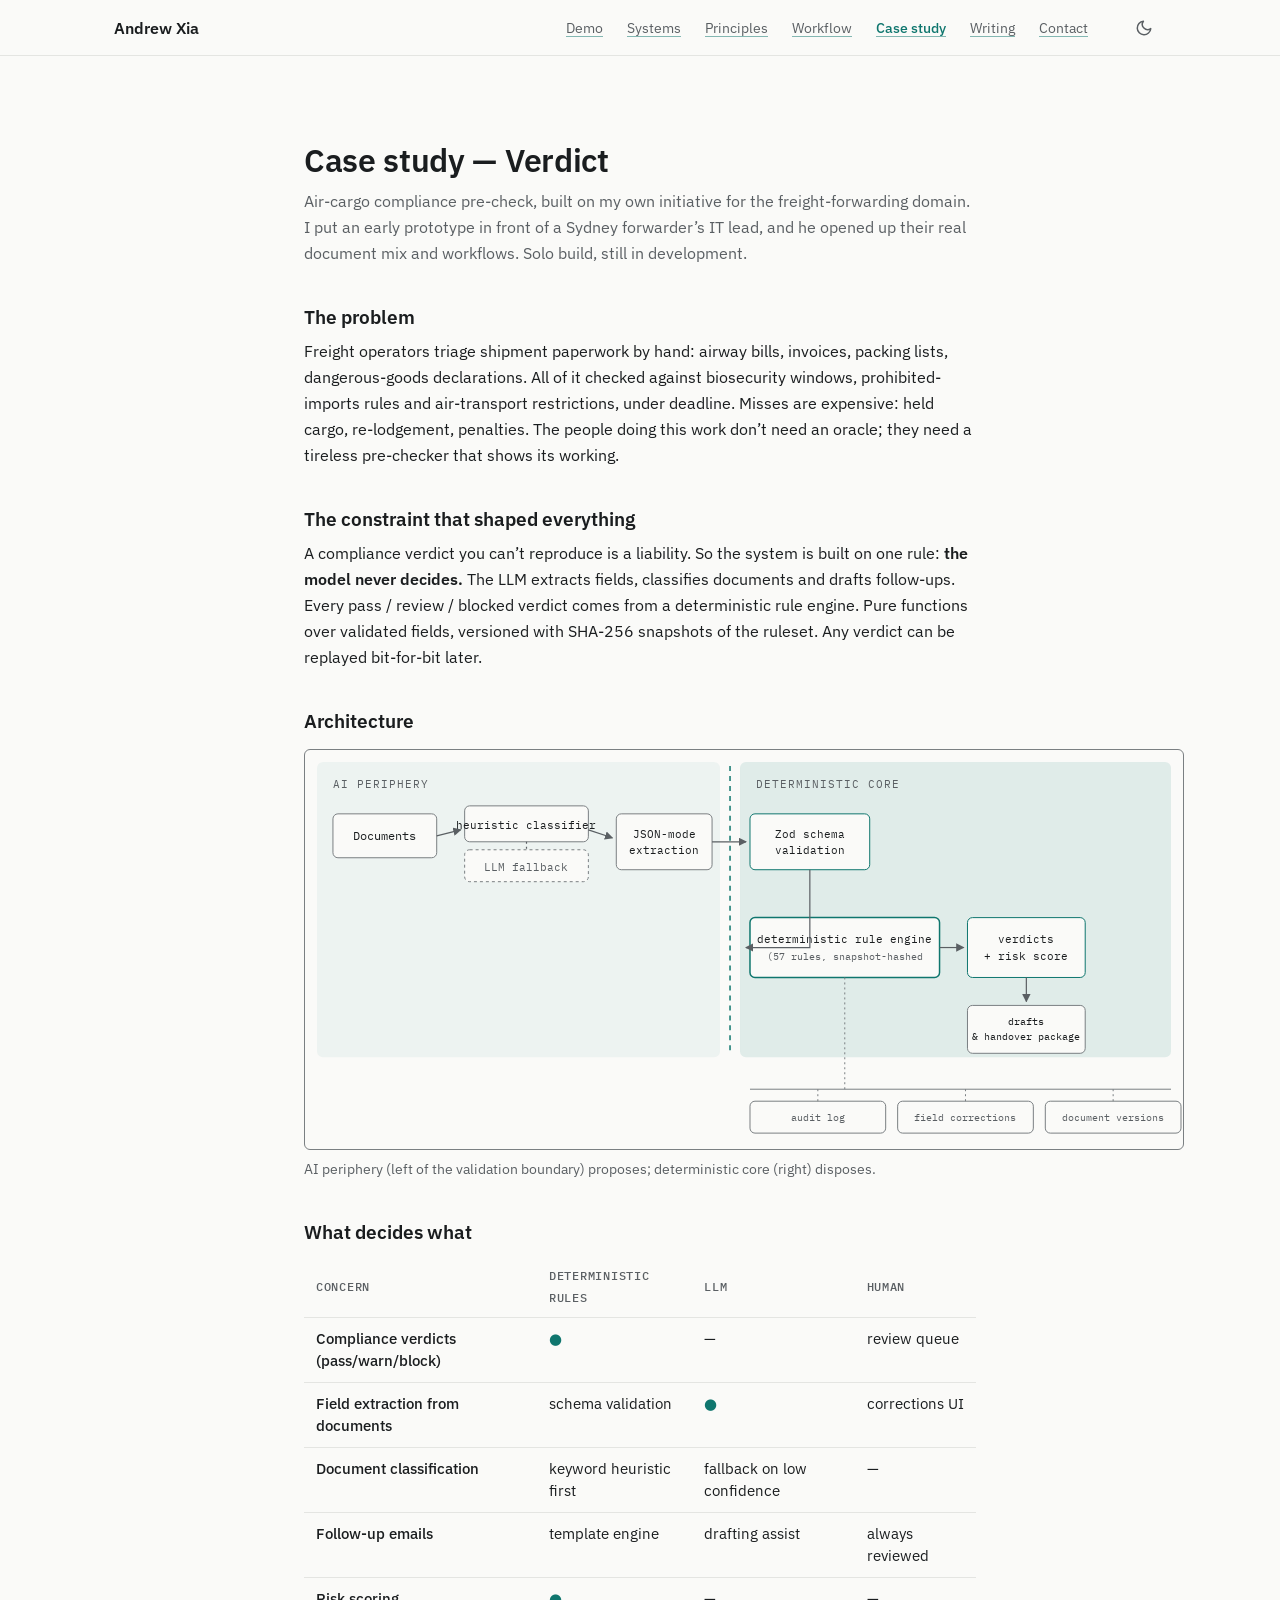
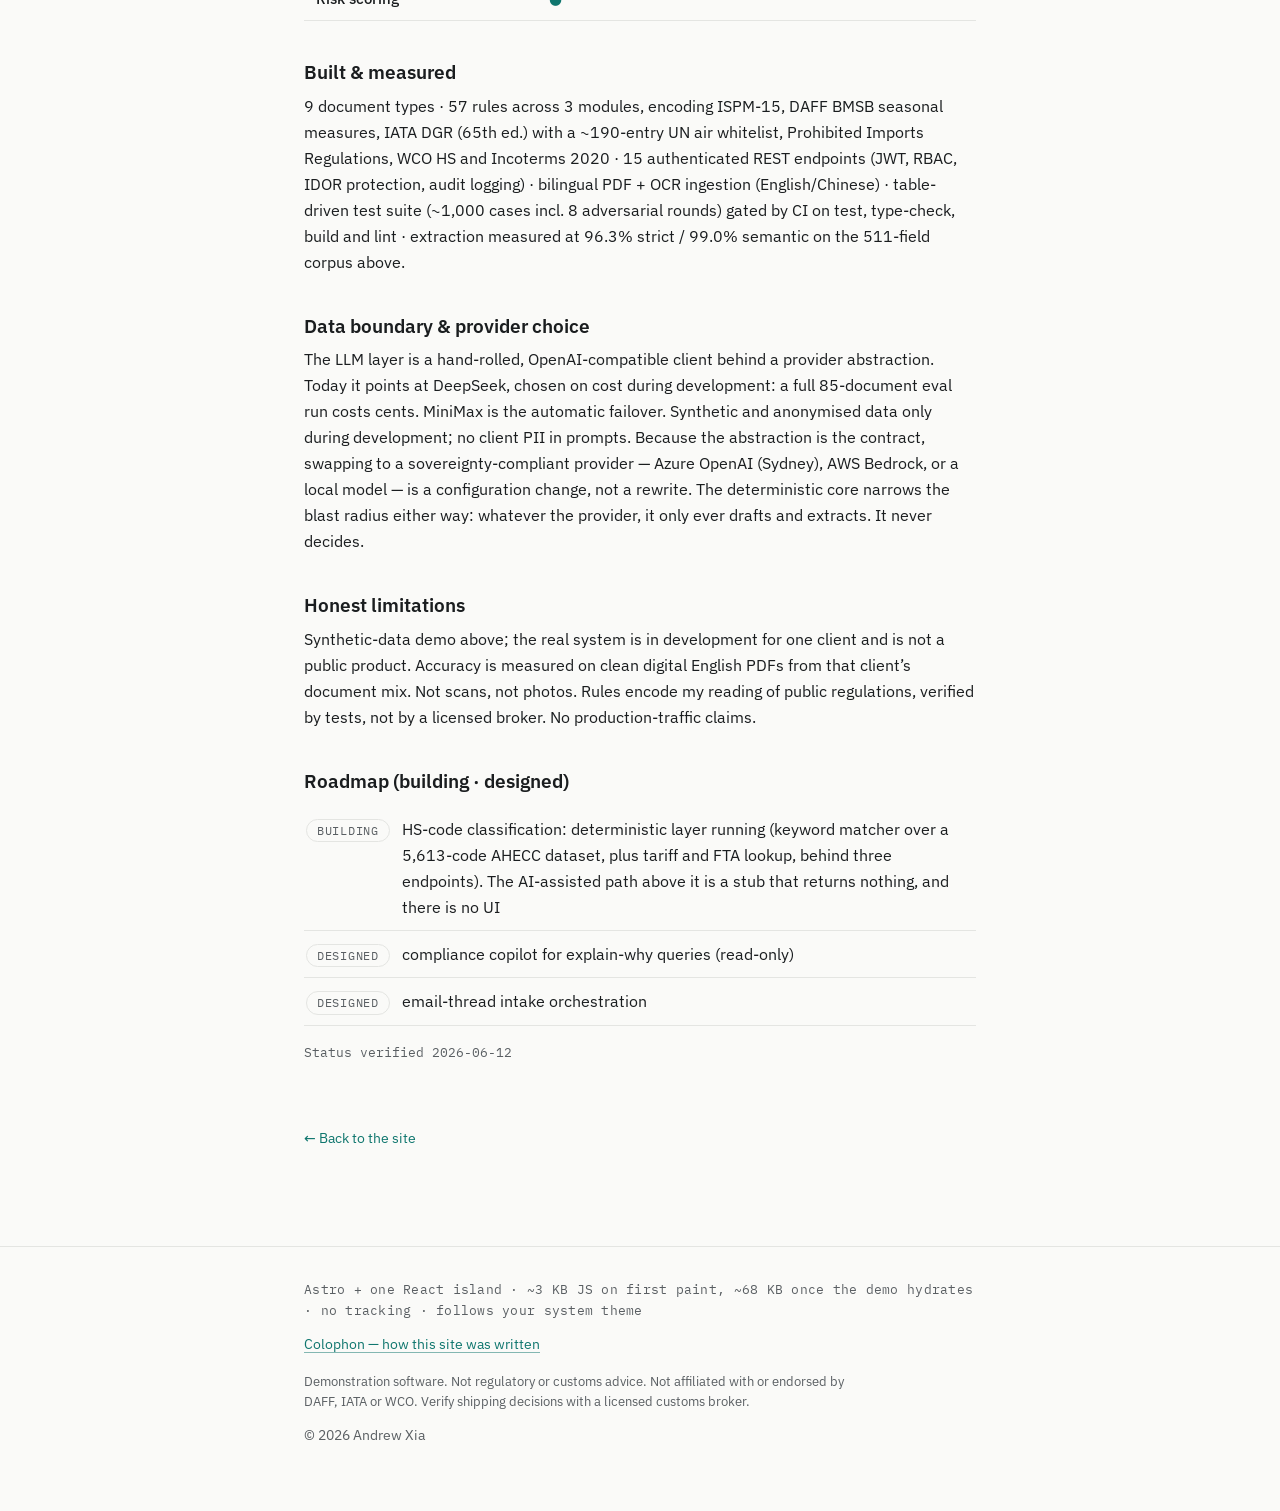
==== case-study/index.html @ 3308a382 "deploy: add the principles section and /principles/; cash the hero's three-systems arrow" ====
<!DOCTYPE html><html lang="en"> <head><meta charset="utf-8"><meta name="viewport" content="width=device-width, initial-scale=1"><title>Verdict — air-cargo compliance case study · Andrew Xia</title><meta name="description" content="Verdict: an LLM extracts air-cargo paperwork, a deterministic rule engine — never the model — issues every compliance verdict, and SHA-256 snapshots replay each one. Architecture, decisions, measured accuracy, and honest limitations."><link rel="canonical" href="https://hh0hh.com/case-study/"><link rel="icon" type="image/svg+xml" href="/favicon.svg"><link rel="sitemap" href="/sitemap-index.xml"><link rel="preload" href="/fonts/ibm-plex-sans-latin-400-normal.woff2" as="font" type="font/woff2" crossorigin><link rel="preload" href="/fonts/ibm-plex-sans-latin-500-normal.woff2" as="font" type="font/woff2" crossorigin><link rel="preload" href="/fonts/ibm-plex-sans-latin-600-normal.woff2" as="font" type="font/woff2" crossorigin><link rel="preload" href="/fonts/ibm-plex-mono-latin-500-normal.woff2" as="font" type="font/woff2" crossorigin><meta property="og:title" content="Verdict — air-cargo compliance case study · Andrew Xia"><meta property="og:description" content="Verdict: an LLM extracts air-cargo paperwork, a deterministic rule engine — never the model — issues every compliance verdict, and SHA-256 snapshots replay each one. Architecture, decisions, measured accuracy, and honest limitations."><meta property="og:type" content="article"><meta property="og:url" content="https://hh0hh.com/case-study/"><meta property="og:image" content="https://hh0hh.com/og.png"><meta property="og:image:width" content="1200"><meta property="og:image:height" content="630"><meta property="og:image:alt" content="Verdict — air-cargo compliance case study · Andrew Xia"><meta name="twitter:card" content="summary_large_image"><meta name="twitter:title" content="Verdict — air-cargo compliance case study · Andrew Xia"><meta name="twitter:description" content="Verdict: an LLM extracts air-cargo paperwork, a deterministic rule engine — never the model — issues every compliance verdict, and SHA-256 snapshots replay each one. Architecture, decisions, measured accuracy, and honest limitations."><meta name="twitter:image" content="https://hh0hh.com/og.png"><script type="application/ld+json">{"@context":"https://schema.org","@type":"TechArticle","@id":"https://hh0hh.com/case-study/#techarticle","headline":"Case study — Verdict","name":"Verdict — air-cargo compliance case study · Andrew Xia","description":"Verdict: an LLM extracts air-cargo paperwork, a deterministic rule engine — never the model — issues every compliance verdict, and SHA-256 snapshots replay each one. Architecture, decisions, measured accuracy, and honest limitations.","url":"https://hh0hh.com/case-study/","author":{"@type":"Person","@id":"https://hh0hh.com/#person","name":"Andrew Xia","url":"https://hh0hh.com/"},"dateModified":"2026-07-20","about":"Air-cargo compliance automation with a deterministic verdict engine"}</script><!--
  The rule catalogue this demo replays is published, not described:

    curl -s https://hh0hh.com/rules.json | sha256sum
    b439ef74dd39384928d1a2d4c1b8ee0799ef4533f627aea078ad106a4304987d

  Same digest is printed beside every finding above. If they ever disagree,
  the build is meant to fail before you ever see this page.
--><!-- theme pre-paint: runs before first paint so the dark toggle never FOUCs;
         system preference is respected on first visit --><script>
      (function () {
        try {
          var t = localStorage.getItem('theme');
          var dark = t ? t === 'dark' : window.matchMedia('(prefers-color-scheme: dark)').matches;
          if (dark) document.documentElement.setAttribute('data-theme', 'dark');
        } catch (e) {
          /* storage unavailable — stay light */
        }
      })();
    </script><link rel="stylesheet" href="/_astro/case-study.Cz02g_Id.css">
<style>.cs-more[data-astro-cid-zzz72t2a]{margin:22px 0 0;font-size:15px}
</style></head> <body> <a class="skip-link" href="#main">Skip to content</a> <header class="site-nav"> <nav class="nav-inner" aria-label="Primary"> <a class="nav-brand" href="/">Andrew Xia</a> <ul class="nav-links"> <li><a href="/#demo" data-spy="demo">Demo</a></li><li><a href="/#projects" data-spy="projects">Systems</a></li><li><a href="/#principles" data-spy="principles">Principles</a></li><li><a href="/#workflow" data-spy="workflow">Workflow</a></li><li><a href="/#case-study" data-spy="case-study">Case study</a></li><li><a href="/#writing" data-spy="writing">Writing</a></li><li><a href="/#contact" data-spy="contact">Contact</a></li> </ul> <div class="nav-actions"> <button class="theme-toggle" type="button" data-label-dark="Switch to dark theme" data-label-light="Switch to light theme" aria-label="Switch to dark theme"> <svg class="icon-moon" width="18" height="18" viewBox="0 0 24 24" fill="none" stroke="currentColor" stroke-width="2" stroke-linecap="round" stroke-linejoin="round" aria-hidden="true"><path d="M21 12.79A9 9 0 1 1 11.21 3 7 7 0 0 0 21 12.79z"></path></svg> <svg class="icon-sun" width="18" height="18" viewBox="0 0 24 24" fill="none" stroke="currentColor" stroke-width="2" stroke-linecap="round" stroke-linejoin="round" aria-hidden="true"><circle cx="12" cy="12" r="4"></circle><path d="M12 2v2m0 16v2M4.93 4.93l1.41 1.41m11.32 11.32 1.41 1.41M2 12h2m16 0h2M4.93 19.07l1.41-1.41m11.32-11.32 1.41-1.41"></path></svg> </button>  </div> </nav> </header> <script type="module">const s=document.querySelector(".theme-toggle"),o=document.documentElement,c=()=>{if(!s)return;const e=o.getAttribute("data-theme")==="dark"?s.dataset.labelLight:s.dataset.labelDark;e&&s.setAttribute("aria-label",e)};c();s?.addEventListener("click",()=>{const t=o.getAttribute("data-theme")==="dark";t?o.removeAttribute("data-theme"):o.setAttribute("data-theme","dark");try{localStorage.setItem("theme",t?"light":"dark")}catch{}c()});const l=[...document.querySelectorAll(".nav-links a[data-spy]")],u=new Map(l.map(t=>[t.dataset.spy,t])),i=[...document.querySelectorAll("section[data-section]")].filter(t=>u.has(t.id));if(i.length>0&&"IntersectionObserver"in window){const t=r=>{for(const a of l)r!==null&&a.dataset.spy===r?a.setAttribute("aria-current","true"):a.removeAttribute("aria-current")},e=new Set,d=new IntersectionObserver(r=>{for(const n of r)n.isIntersecting?e.add(n.target.id):e.delete(n.target.id);const a=i.find(n=>e.has(n.id));t(a?a.id:null)},{rootMargin:"-56px 0px -55% 0px"});for(const r of i)d.observe(r)}</script>  <main id="main"> <section id="case-study" data-section data-astro-cid-zzz72t2a> <div class="container" data-astro-cid-zzz72t2a> <div class="section-head" data-astro-cid-zzz72t2a> <h2 data-astro-cid-zzz72t2a>Case study — Verdict</h2> <p class="deck" data-astro-cid-zzz72t2a>Air-cargo compliance pre-check, built on my own initiative for the freight-forwarding domain. I put an early prototype in front of a Sydney forwarder’s IT lead, and he opened up their real document mix and workflows. Solo build, still in development.</p> </div> <div class="cs-block prose" data-astro-cid-zzz72t2a> <h3 data-astro-cid-zzz72t2a>The problem</h3> <p data-astro-cid-zzz72t2a>Freight operators triage shipment paperwork by hand: airway bills, invoices, packing lists, dangerous-goods declarations. All of it checked against biosecurity windows, prohibited-imports rules and air-transport restrictions, under deadline. Misses are expensive: held cargo, re-lodgement, penalties. The people doing this work don’t need an oracle; they need a tireless pre-checker that shows its working.</p> </div> <div class="cs-block prose" data-astro-cid-zzz72t2a> <h3 data-astro-cid-zzz72t2a>The constraint that shaped everything</h3> <p data-astro-cid-zzz72t2a>A compliance verdict you can’t reproduce is a liability. So the system is built on one rule: <strong data-astro-cid-zzz72t2a>the model never decides.</strong> The LLM extracts fields, classifies documents and drafts follow-ups. Every pass / review / blocked verdict comes from a deterministic rule engine. Pure functions over validated fields, versioned with SHA-256 snapshots of the ruleset. Any verdict can be replayed bit-for-bit later.</p> </div> <div class="cs-block" data-astro-cid-zzz72t2a> <h3 data-astro-cid-zzz72t2a>Architecture</h3> <figure class="arch-figure"> <div class="arch-scroll" tabindex="0" role="region" aria-label="AI periphery (left of the validation boundary) proposes; deterministic core (right) disposes."> <svg viewBox="0 0 880 400" xmlns="http://www.w3.org/2000/svg" role="img" aria-label="Documents → heuristic classifier → JSON-mode extraction → Zod schema validation → deterministic rule engine (57 rules, snapshot-hashed) → verdicts + risk score → drafts &#38; handover package"> <defs> <marker id="arr" viewBox="0 0 8 8" refX="7" refY="4" markerWidth="7" markerHeight="7" orient="auto-start-reverse"> <path d="M0 0L8 4L0 8z" fill="var(--muted)"></path> </marker> </defs> <!-- zones --> <rect x="12" y="12" width="404" height="296" rx="6" fill="var(--accent)" opacity="0.05"></rect> <rect x="436" y="12" width="432" height="296" rx="6" fill="var(--accent)" opacity="0.11"></rect> <text x="28" y="38" font-family="var(--font-mono)" font-size="11" letter-spacing="1" fill="var(--muted)">AI PERIPHERY</text> <text x="452" y="38" font-family="var(--font-mono)" font-size="11" letter-spacing="1" fill="var(--muted)">DETERMINISTIC CORE</text> <!-- validation boundary --> <line x1="426" y1="16" x2="426" y2="304" stroke="var(--accent)" stroke-width="1.5" stroke-dasharray="5 5"></line> <!-- row 1: AI periphery --> <g font-family="var(--font-mono)" font-size="12" fill="var(--ink)"> <rect x="28" y="64" width="104" height="44" rx="5" fill="var(--bg)" stroke="var(--diagram-stroke)"></rect> <text x="80" y="90" text-anchor="middle">Documents</text> <rect x="160" y="56" width="124" height="36" rx="5" fill="var(--bg)" stroke="var(--diagram-stroke)"></rect> <text x="222" y="79" text-anchor="middle" font-size="11">heuristic classifier</text> <rect x="160" y="100" width="124" height="32" rx="5" fill="var(--bg)" stroke="var(--diagram-stroke)" stroke-dasharray="3 3"></rect> <text x="222" y="121" text-anchor="middle" font-size="11" fill="var(--muted)">LLM fallback</text> <rect x="312" y="64" width="96" height="56" rx="5" fill="var(--bg)" stroke="var(--diagram-stroke)"></rect> <text x="360" y="88" text-anchor="middle" font-size="11">JSON-mode</text> <text x="360" y="104" text-anchor="middle" font-size="11">extraction</text> <!-- row 1: deterministic side --> <rect x="446" y="64" width="120" height="56" rx="5" fill="var(--bg)" stroke="var(--accent)"></rect> <text x="506" y="88" text-anchor="middle" font-size="11">Zod schema</text> <text x="506" y="104" text-anchor="middle" font-size="11">validation</text> <!-- row 2: core --> <rect x="446" y="168" width="190" height="60" rx="5" fill="var(--bg)" stroke="var(--accent)" stroke-width="1.5"></rect> <text x="541" y="193" text-anchor="middle" font-size="11">deterministic rule engine</text> <text x="541" y="210" text-anchor="middle" font-size="10" fill="var(--muted)">(57 rules, snapshot-hashed</text> <rect x="664" y="168" width="118" height="60" rx="5" fill="var(--bg)" stroke="var(--accent)"></rect> <text x="723" y="193" text-anchor="middle" font-size="11">verdicts</text> <text x="723" y="210" text-anchor="middle" font-size="11">+ risk score</text> <rect x="664" y="256" width="118" height="48" rx="5" fill="var(--bg)" stroke="var(--diagram-stroke)"></rect> <text x="723" y="276" text-anchor="middle" font-size="10">drafts</text> <text x="723" y="291" text-anchor="middle" font-size="10">&amp; handover package</text> </g> <!-- arrows --> <g stroke="var(--muted)" stroke-width="1.2" fill="none" marker-end="url(#arr)"> <line x1="132" y1="86" x2="156" y2="80"></line> <line x1="284" y1="80" x2="308" y2="88"></line> <line x1="408" y1="92" x2="442" y2="92"></line> <path d="M506 120 V198 H442"></path> <line x1="636" y1="198" x2="660" y2="198"></line> <line x1="723" y1="228" x2="723" y2="252"></line> </g> <line x1="222" y1="92" x2="222" y2="100" stroke="var(--muted)" stroke-width="1.2" stroke-dasharray="2 3"></line> <!-- side rail --> <g font-family="var(--font-mono)" font-size="10" fill="var(--muted)"> <line x1="446" y1="340" x2="868" y2="340" stroke="var(--diagram-stroke)" stroke-width="1"></line> <g> <rect x="446" y="352" width="136" height="32" rx="5" fill="var(--bg)" stroke="var(--diagram-stroke)"></rect> <text x="514" y="372" text-anchor="middle">audit log</text> <line x1="514" y1="340" x2="514" y2="352" stroke="var(--diagram-stroke)" stroke-dasharray="2 3"></line> </g><g> <rect x="594" y="352" width="136" height="32" rx="5" fill="var(--bg)" stroke="var(--diagram-stroke)"></rect> <text x="662" y="372" text-anchor="middle">field corrections</text> <line x1="662" y1="340" x2="662" y2="352" stroke="var(--diagram-stroke)" stroke-dasharray="2 3"></line> </g><g> <rect x="742" y="352" width="136" height="32" rx="5" fill="var(--bg)" stroke="var(--diagram-stroke)"></rect> <text x="810" y="372" text-anchor="middle">document versions</text> <line x1="810" y1="340" x2="810" y2="352" stroke="var(--diagram-stroke)" stroke-dasharray="2 3"></line> </g> <line x1="541" y1="228" x2="541" y2="340" stroke="var(--diagram-stroke)" stroke-dasharray="2 3"></line> </g> </svg> </div> <figcaption>AI periphery (left of the validation boundary) proposes; deterministic core (right) disposes.</figcaption> </figure> </div> <div class="cs-block" data-astro-cid-zzz72t2a> <h3 data-astro-cid-zzz72t2a>What decides what</h3> <div class="decisions-table-wrap" tabindex="0" role="region" aria-label="What decides what" data-astro-cid-zzz72t2a> <table class="decisions-table" data-astro-cid-zzz72t2a> <thead data-astro-cid-zzz72t2a> <tr data-astro-cid-zzz72t2a> <th scope="col" data-astro-cid-zzz72t2a>Concern</th><th scope="col" data-astro-cid-zzz72t2a>Deterministic rules</th><th scope="col" data-astro-cid-zzz72t2a>LLM</th><th scope="col" data-astro-cid-zzz72t2a>Human</th> </tr> </thead> <tbody data-astro-cid-zzz72t2a> <tr data-astro-cid-zzz72t2a> <td data-astro-cid-zzz72t2a>Compliance verdicts (pass/warn/block)</td><td data-astro-cid-zzz72t2a><span class="dot" data-astro-cid-zzz72t2a>●</span></td><td data-astro-cid-zzz72t2a>—</td><td data-astro-cid-zzz72t2a>review queue</td> </tr><tr data-astro-cid-zzz72t2a> <td data-astro-cid-zzz72t2a>Field extraction from documents</td><td data-astro-cid-zzz72t2a>schema validation</td><td data-astro-cid-zzz72t2a><span class="dot" data-astro-cid-zzz72t2a>●</span></td><td data-astro-cid-zzz72t2a>corrections UI</td> </tr><tr data-astro-cid-zzz72t2a> <td data-astro-cid-zzz72t2a>Document classification</td><td data-astro-cid-zzz72t2a>keyword heuristic first</td><td data-astro-cid-zzz72t2a>fallback on low confidence</td><td data-astro-cid-zzz72t2a>—</td> </tr><tr data-astro-cid-zzz72t2a> <td data-astro-cid-zzz72t2a>Follow-up emails</td><td data-astro-cid-zzz72t2a>template engine</td><td data-astro-cid-zzz72t2a>drafting assist</td><td data-astro-cid-zzz72t2a>always reviewed</td> </tr><tr data-astro-cid-zzz72t2a> <td data-astro-cid-zzz72t2a>Risk scoring</td><td data-astro-cid-zzz72t2a><span class="dot" data-astro-cid-zzz72t2a>●</span></td><td data-astro-cid-zzz72t2a>—</td><td data-astro-cid-zzz72t2a>—</td> </tr> </tbody> </table> </div> </div> <div class="cs-block prose" data-astro-cid-zzz72t2a> <h3 data-astro-cid-zzz72t2a>Built &amp; measured</h3> <p data-astro-cid-zzz72t2a>9 document types · 57 rules across 3 modules, encoding ISPM-15, DAFF BMSB seasonal measures, IATA DGR (65th ed.) with a ~190-entry UN air whitelist, Prohibited Imports Regulations, WCO HS and Incoterms 2020 · 15 authenticated REST endpoints (JWT, RBAC, IDOR protection, audit logging) · bilingual PDF + OCR ingestion (English/Chinese) · table-driven test suite (~1,000 cases incl. 8 adversarial rounds) gated by CI on test, type-check, build and lint · extraction measured at 96.3% strict / 99.0% semantic on the 511-field corpus above.</p> </div> <div class="cs-block prose" data-astro-cid-zzz72t2a> <h3 data-astro-cid-zzz72t2a>Data boundary &amp; provider choice</h3> <p data-astro-cid-zzz72t2a>The LLM layer is a hand-rolled, OpenAI-compatible client behind a provider abstraction. Today it points at DeepSeek, chosen on cost during development: a full 85-document eval run costs cents. MiniMax is the automatic failover. Synthetic and anonymised data only during development; no client PII in prompts. Because the abstraction is the contract, swapping to a sovereignty-compliant provider — Azure OpenAI (Sydney), AWS Bedrock, or a local model — is a configuration change, not a rewrite. The deterministic core narrows the blast radius either way: whatever the provider, it only ever drafts and extracts. It never decides.</p> </div> <div class="cs-block prose" data-astro-cid-zzz72t2a> <h3 data-astro-cid-zzz72t2a>Honest limitations</h3> <p data-astro-cid-zzz72t2a>Synthetic-data demo above; the real system is in development for one client and is not a public product. Accuracy is measured on clean digital English PDFs from that client’s document mix. Not scans, not photos. Rules encode my reading of public regulations, verified by tests, not by a licensed broker. No production-traffic claims.</p> </div> <div class="cs-block" data-astro-cid-zzz72t2a> <h3 data-astro-cid-zzz72t2a>Roadmap (building · designed)</h3> <ul class="roadmap-list" data-astro-cid-zzz72t2a> <li data-astro-cid-zzz72t2a> <span class="status-chip" data-astro-cid-zzz72t2a>building</span> <span data-astro-cid-zzz72t2a>HS-code classification: deterministic layer running (keyword matcher over a 5,613-code AHECC dataset, plus tariff and FTA lookup, behind three endpoints). The AI-assisted path above it is a stub that returns nothing, and there is no UI</span> </li><li data-astro-cid-zzz72t2a> <span class="status-chip" data-astro-cid-zzz72t2a>designed</span> <span data-astro-cid-zzz72t2a>compliance copilot for explain-why queries (read-only)</span> </li><li data-astro-cid-zzz72t2a> <span class="status-chip" data-astro-cid-zzz72t2a>designed</span> <span data-astro-cid-zzz72t2a>email-thread intake orchestration</span> </li> </ul> <p class="roadmap-verified" data-astro-cid-zzz72t2a>Status verified 2026-06-12</p> </div>  </div> </section>  <div class="container"> <a class="backlink" href="/">← Back to the site</a> </div> </main>  <footer class="site-footer"> <div class="container"> <p class="stack-line">Astro + one React island · ~3 KB JS on first paint, ~68 KB once the demo hydrates · no tracking · follows your system theme</p> <p><a href="/colophon/">Colophon — how this site was written</a></p> <p class="disclaimer">Demonstration software. Not regulatory or customs advice. Not affiliated with or endorsed by DAFF, IATA or WCO. Verify shipping decisions with a licensed customs broker.</p> <p>© 2026 Andrew Xia</p> </div> </footer> </body></html>
---- _astro/case-study.Cz02g_Id.css ----
:root{--bg: #FAFAF8;--ink: #1A1D1F;--muted: #5A5F63;--hairline: #E4E5E2;--accent: #0F766E;--accent-ink-on: #FFFFFF;--pass: #15803D;--fail: #B91C1C;--warn: #B45309;--radius: 6px;--shadow: 0 1px 2px rgba(0, 0, 0, .06);--accent-hover: #0E6C65;--row-hover: #F1F1EE;--flash: rgba(15, 118, 110, .16);--code-bg: #F3F3F0;--badge-bg: rgba(250, 250, 248, .92);--diagram-stroke: #7A7F82;--font-sans: "IBM Plex Sans", "Plex Sans Fallback", system-ui, sans-serif;--font-mono: "IBM Plex Mono", "Plex Mono Fallback", ui-monospace, "Cascadia Mono", monospace}[data-theme=dark]{--bg: #0E1113;--ink: #E7E9E8;--muted: #9BA1A3;--hairline: #23282B;--accent: #2DD4BF;--accent-ink-on: #0E1113;--pass: #4ADE80;--fail: #F87171;--warn: #FBBF24;--shadow: 0 1px 2px rgba(0, 0, 0, .5);--accent-hover: #29C3B0;--row-hover: #161B1E;--flash: rgba(45, 212, 191, .14);--code-bg: #14181B;--badge-bg: rgba(14, 17, 19, .92);--diagram-stroke: #6E7377}@font-face{font-family:IBM Plex Sans;font-style:normal;font-weight:400;font-display:swap;src:url(/fonts/ibm-plex-sans-latin-400-normal.woff2) format("woff2")}@font-face{font-family:IBM Plex Sans;font-style:normal;font-weight:500;font-display:swap;src:url(/fonts/ibm-plex-sans-latin-500-normal.woff2) format("woff2")}@font-face{font-family:IBM Plex Sans;font-style:normal;font-weight:600;font-display:swap;src:url(/fonts/ibm-plex-sans-latin-600-normal.woff2) format("woff2")}@font-face{font-family:IBM Plex Mono;font-style:normal;font-weight:400;font-display:swap;src:url(/fonts/ibm-plex-mono-latin-400-normal.woff2) format("woff2")}@font-face{font-family:IBM Plex Mono;font-style:normal;font-weight:500;font-display:swap;src:url(/fonts/ibm-plex-mono-latin-500-normal.woff2) format("woff2")}@font-face{font-family:Plex Sans Fallback;src:local("Arial"),local("Helvetica Neue");size-adjust:100.5%;ascent-override:102%;descent-override:27.5%;line-gap-override:0%}@font-face{font-family:Plex Mono Fallback;src:local("Courier New");size-adjust:100%;ascent-override:102%;descent-override:27.5%;line-gap-override:0%}*,*:before,*:after{box-sizing:border-box}html{scroll-behavior:smooth;scroll-padding-top:72px;-webkit-text-size-adjust:100%;-webkit-tap-highlight-color:color-mix(in srgb,var(--accent) 16%,transparent)}body{margin:0;background:var(--bg);color:var(--ink);font-family:var(--font-sans);font-size:16px;line-height:1.625;font-weight:400}img,svg{display:block;max-width:100%}h1,h2,h3{margin:0;font-weight:600;line-height:1.25}h1{font-size:clamp(32px,4vw,44px)}h2{font-size:clamp(26px,3vw,32px);letter-spacing:-.01em}h3{font-size:19px}p{margin:0 0 16px}.prose{max-width:70ch}.mono{font-family:var(--font-mono)}.mono-label{font-family:var(--font-mono);font-size:12px;font-weight:500;line-height:1.5;letter-spacing:.06em;text-transform:uppercase}.muted{color:var(--muted)}small,.small{font-size:14px;line-height:22px}a{color:var(--accent);text-decoration:none;transition:color .15s ease}.prose a,p a,li a,td a{text-decoration:underline;text-decoration-thickness:1px;text-underline-offset:3px;text-decoration-color:color-mix(in srgb,var(--accent) 50%,transparent)}a:hover{text-decoration:underline;text-decoration-color:var(--accent)}:focus-visible{outline:2px solid var(--accent);outline-offset:2px;border-radius:2px}button{font:inherit;color:inherit;background:none;border:none;padding:0;cursor:pointer}.btn{display:inline-flex;align-items:center;gap:8px;padding:10px 18px;border-radius:var(--radius);border:1px solid var(--accent);font-weight:500;font-size:15px;line-height:22px;transition:background-color .15s ease,color .15s ease,border-color .15s ease}.btn-primary{background:var(--accent);color:var(--accent-ink-on)}.btn-primary:hover{background:var(--accent-hover);border-color:var(--accent-hover);text-decoration:none}.btn-secondary{color:var(--accent);background:transparent}.btn-secondary:hover{background:var(--row-hover);text-decoration:none}.btn-primary:active{background:var(--accent-hover);border-color:var(--accent-hover)}.btn-secondary:active{background:var(--row-hover)}.container{max-width:720px;margin-inline:auto;padding-inline:24px}.container-wide{max-width:1100px;margin-inline:auto;padding-inline:24px}section[data-section]{padding-block:84px 0}section[data-section]>.container>:last-child{margin-bottom:0}main{padding-bottom:96px}@media(max-width:767px){section[data-section]{padding-block:64px 0}main{padding-bottom:64px}}.section-head{margin-bottom:32px}.section-head h2{scroll-margin-top:80px}main :is(a[href],button,summary,[tabindex="0"]){scroll-margin-top:80px}.deck{margin:8px 0 0;color:var(--muted);max-width:70ch}.hairline-top{border-top:1px solid var(--hairline)}.skip-link{position:absolute;left:16px;top:-64px;z-index:100;padding:8px 16px;background:var(--accent);color:var(--accent-ink-on);border-radius:var(--radius);transition:top .15s ease}.skip-link:focus{top:12px;text-decoration:none}.site-nav{position:sticky;top:0;z-index:50;height:56px;background:var(--bg);border-bottom:1px solid var(--hairline)}.site-nav .nav-inner{max-width:1100px;margin-inline:auto;padding-inline:24px;height:56px;display:flex;align-items:center;gap:24px}.nav-brand{font-weight:600;color:var(--ink);margin-right:auto;white-space:nowrap}.nav-brand:hover{text-decoration:none;color:var(--accent)}.nav-links{display:flex;align-items:center;gap:4px;list-style:none;margin:0;padding:0;overflow-x:auto;scrollbar-width:none}.nav-links::-webkit-scrollbar{display:none}.nav-links a{display:inline-block;padding:6px 10px;border-radius:var(--radius);color:var(--muted);font-size:14px;white-space:nowrap}.nav-links a:hover,.nav-links a:active{color:var(--ink);text-decoration:none;background:var(--row-hover)}.nav-links a[aria-current=true]{color:var(--accent);font-weight:500}.nav-actions{display:flex;align-items:center;gap:8px}.nav-resume{padding:6px 14px;font-size:14px}.theme-toggle{width:44px;height:44px;display:inline-flex;align-items:center;justify-content:center;border-radius:var(--radius);color:var(--muted);transition:color .15s ease,background-color .15s ease}.theme-toggle:hover,.theme-toggle:active{color:var(--ink);background:var(--row-hover)}.theme-toggle .icon-sun,.theme-toggle .icon-moon{display:none}:root:not([data-theme=dark]) .theme-toggle .icon-moon{display:block}[data-theme=dark] .theme-toggle .icon-sun{display:block}@media(max-width:860px){html{scroll-padding-top:108px}.site-nav{height:auto}.site-nav .nav-inner{height:auto;min-height:56px;flex-wrap:wrap;row-gap:0;column-gap:12px}.nav-links{order:3;flex-basis:100%;margin-inline:-24px;padding:6px 24px;border-top:1px solid var(--hairline);gap:2px}main :is(a[href],button,summary,[tabindex="0"]),.section-head h2{scroll-margin-top:116px}}.hero{padding-block:80px 36px}.hero .kicker{color:var(--accent);font-size:14px;margin-bottom:16px}.hero h1{font-size:clamp(30px,3.4vw,40px);margin-bottom:6px}.hero .tagline{font-size:clamp(26px,3.4vw,36px);font-weight:600;line-height:1.25;margin:0 0 16px}.hero .subline{color:var(--muted);max-width:62ch;margin-bottom:32px}.hero-ctas{display:flex;flex-wrap:wrap;gap:12px;align-items:center;margin-bottom:40px}.proof-strip-wrap{position:relative;border-top:1px solid var(--hairline);border-bottom:1px solid var(--hairline)}.proof-strip{display:flex;flex-wrap:wrap;gap:8px 28px;padding:12px 2px;font-family:var(--font-mono);font-size:13px;font-weight:500;letter-spacing:.06em}.proof-strip::-webkit-scrollbar{display:none}.proof-strip span{flex:0 0 auto}@media(max-width:560px){.proof-strip{flex-direction:column;align-items:flex-start;gap:6px}.proof-strip span[aria-hidden=true]{display:none}.decisions-table-wrap:after,.arch-scroll:after,.nav-links:after{content:"";position:absolute;top:0;right:0;bottom:0;width:48px;pointer-events:none;background:linear-gradient(to right,transparent,var(--bg))}.decisions-table-wrap,.arch-scroll,.nav-links{position:relative}}.decisions-table-wrap:focus-visible,.arch-scroll:focus-visible{outline:2px solid var(--accent);outline-offset:2px}.signpost{margin-top:24px;font-size:14px;color:var(--muted)}table{width:100%;border-collapse:collapse;font-size:15px;line-height:22px}th{text-align:left;font-family:var(--font-mono);font-size:12px;font-weight:500;letter-spacing:.06em;text-transform:uppercase;color:var(--muted);padding:8px 12px;border-bottom:1px solid var(--hairline)}td{padding:10px 12px;border-bottom:1px solid var(--hairline);vertical-align:top}tbody tr{transition:background-color .15s ease}tbody tr:hover{background:var(--row-hover)}details{border:1px solid var(--hairline);border-radius:var(--radius);margin-bottom:12px}summary{cursor:pointer;padding:12px 16px;font-weight:500;font-size:15px;color:var(--accent);list-style:none;transition:background-color .15s ease}summary:hover{background:var(--row-hover)}summary::-webkit-details-marker{display:none}summary:before{content:"▸";display:inline-block;margin-right:10px;color:var(--muted);transition:transform .15s ease}details[open]>summary:before{transform:rotate(90deg)}details .details-body{padding:16px;border-top:1px solid var(--hairline)}.cs-block{margin-top:40px}.cs-block h3{margin-bottom:12px}.cs-lead{font-size:17px;line-height:27px}.decisions-table-wrap{overflow-x:auto}.decisions-table td:first-child{font-weight:500}.decisions-table .dot{color:var(--accent);font-weight:600}.arch-figure{margin:16px 0 0;width:min(880px,100vw - 48px);margin-inline:auto}.arch-figure svg{width:100%;height:auto;border:1px solid var(--diagram-stroke);border-radius:var(--radius)}@media(max-width:760px){.arch-scroll{overflow-x:auto;-webkit-overflow-scrolling:touch}.arch-scroll svg{min-width:720px}}.arch-figure figcaption{margin-top:8px;font-size:14px;color:var(--muted)}.roadmap-list{list-style:none;margin:0 0 16px;padding:0}.roadmap-list li{display:flex;align-items:baseline;gap:12px;padding:10px 2px;border-bottom:1px solid var(--hairline)}.status-chip{flex:0 0 auto;font-family:var(--font-mono);font-size:12px;letter-spacing:.06em;text-transform:uppercase;color:var(--muted);border:1px solid var(--hairline);border-radius:999px;padding:1px 10px}.roadmap-verified{font-family:var(--font-mono);font-size:13px;color:var(--muted)}@media screen{.cs-block.roadmap-compact h3{margin-bottom:8px}.roadmap-compact .roadmap-list{margin-bottom:6px}.roadmap-compact .roadmap-list li{padding:5px 2px;font-size:14px;line-height:1.5}.roadmap-compact .roadmap-verified{margin:0}}.workflow-steps{counter-reset:step;display:grid;grid-template-columns:repeat(5,1fr);gap:16px;list-style:none;margin:0 0 24px;padding:0}.workflow-steps li{counter-increment:step;border-top:2px solid var(--accent);padding-top:12px}.workflow-steps li:before{content:counter(step,decimal-leading-zero);display:block;font-family:var(--font-mono);font-size:12px;color:var(--muted);margin-bottom:8px}.workflow-steps strong{display:block;margin-bottom:4px}.workflow-steps p{margin:0;font-size:14px;line-height:22px;color:var(--muted)}@media(max-width:860px){.workflow-steps{grid-template-columns:1fr}}.dev-log{font-family:var(--font-mono);font-size:13px;line-height:21px;background:var(--code-bg);border:1px solid var(--hairline);border-radius:var(--radius);padding:16px;margin:0 0 24px;white-space:pre-wrap}.dev-log-pending{border-style:dashed;color:var(--muted)}.workflow-links{font-size:15px}.projects-rows{border-top:1px solid var(--hairline)}.project-row{display:grid;grid-template-columns:200px 1fr 200px;gap:16px;padding:16px 2px;border-bottom:1px solid var(--hairline);transition:background-color .15s ease}.project-row:hover{background:var(--row-hover)}.project-row .p-name{font-weight:600}.project-row .p-line{color:var(--muted);font-size:15px}.project-row .p-proof{font-size:14px;text-align:right}.project-row .p-proof .private-note{font-family:var(--font-mono);font-size:13px;color:var(--muted)}@media(max-width:720px){.project-row{grid-template-columns:1fr;gap:4px}.project-row .p-proof{text-align:left}}.timeline{border-left:1px solid var(--hairline);padding-left:24px;display:grid;gap:32px}.timeline-entry{position:relative}.timeline-entry:before{content:"";position:absolute;left:-28.5px;top:8px;width:9px;height:9px;border-radius:50%;background:var(--bg);border:1px solid var(--accent)}.timeline-entry h3{font-size:16px;margin-bottom:2px}.timeline-entry .t-meta{font-family:var(--font-mono);font-size:13px;color:var(--muted);margin-bottom:8px}.timeline-entry p{margin:0;font-size:15px;line-height:24px;color:var(--muted)}.writing-rows{border-top:1px solid var(--hairline);display:block}.writing-row{display:flex;align-items:baseline;justify-content:space-between;gap:16px;padding:14px 2px;border-bottom:1px solid var(--hairline);transition:background-color .15s ease}.writing-row:hover{background:var(--row-hover)}.writing-row .w-title{font-weight:500}.writing-row.w-muted .w-title{color:var(--muted);font-weight:400}.writing-row .w-status{flex:0 0 auto;font-family:var(--font-mono);font-size:12px;letter-spacing:.06em;color:var(--muted);white-space:nowrap}.contact-links{display:flex;flex-wrap:wrap;gap:8px 24px;margin:16px 0 12px;font-size:15px}.contact-note{font-size:14px;color:var(--muted);margin:0 0 24px}.site-footer{border-top:1px solid var(--hairline);padding:32px 0 48px;font-size:14px;color:var(--muted)}.site-footer .stack-line{font-family:var(--font-mono);font-size:13px;letter-spacing:.02em;margin-bottom:12px}.site-footer .disclaimer{font-size:13px;line-height:20px;max-width:70ch;margin:12px 0}.page-main{padding-block:64px 96px}.article-header{margin-bottom:40px}.article-header .a-meta{font-family:var(--font-mono);font-size:13px;letter-spacing:.06em;text-transform:uppercase;color:var(--muted);margin:12px 0 0}.article-header .a-dek{color:var(--muted);font-size:18px;line-height:28px;margin:12px 0 0}.prose h2{margin:40px 0 12px}.prose h3{margin:32px 0 8px}.prose ul,.prose ol{padding-left:24px;margin:0 0 16px}.prose li{margin-bottom:6px}.prose blockquote{margin:0 0 16px;padding:4px 0 4px 16px;border-left:2px solid var(--hairline);color:var(--muted)}.prose code{font-family:var(--font-mono);font-size:.9em;background:var(--code-bg);border:1px solid var(--hairline);border-radius:4px;padding:1px 5px}.prose pre{background:var(--code-bg);border:1px solid var(--hairline);border-radius:var(--radius);padding:16px;overflow-x:auto;margin:0 0 16px}.prose pre code{background:none;border:none;padding:0}.prose table{margin:0 0 16px}.prose .editorial,.prose aside{font-family:var(--font-mono);font-size:13px;line-height:21px;color:var(--warn);background:var(--code-bg);border:1px dashed var(--hairline);border-radius:var(--radius);padding:12px 16px;margin:0 0 16px}.backlink{display:inline-block;margin-top:48px;font-size:14px}.sr-only{position:absolute;width:1px;height:1px;padding:0;margin:-1px;overflow:hidden;clip:rect(0 0 0 0);white-space:nowrap;border:0}@media(prefers-reduced-motion:reduce){html{scroll-behavior:auto}*,*:before,*:after{transition:none!important;animation:none!important}}@media print{@page{margin:18mm 16mm}:root,[data-theme=dark]{--bg: #ffffff;--ink: #000000;--muted: #444444;--hairline: #bbbbbb;--accent: #0f766e;--shadow: none}html{scroll-padding-top:0}body{background:#fff;color:#000;font-size:11pt;line-height:1.5}.site-nav,.site-footer,.skip-link,[data-print-hide]{display:none!important}.hero{padding:0 0 16px;border-bottom:1px solid var(--hairline);min-height:0}.hero .hero-ctas,.hero .signpost{display:none!important}section[data-section]{padding-block:24px 0}a{color:#000;text-decoration:none}.prose a[href^=http]:after,td a[href^=http]:after{content:" (" attr(href) ")";font-size:9pt;color:#444}table,figure,.cs-block{break-inside:avoid}h2,h3{break-after:avoid}.arch-figure svg{border:1px solid var(--hairline)}}
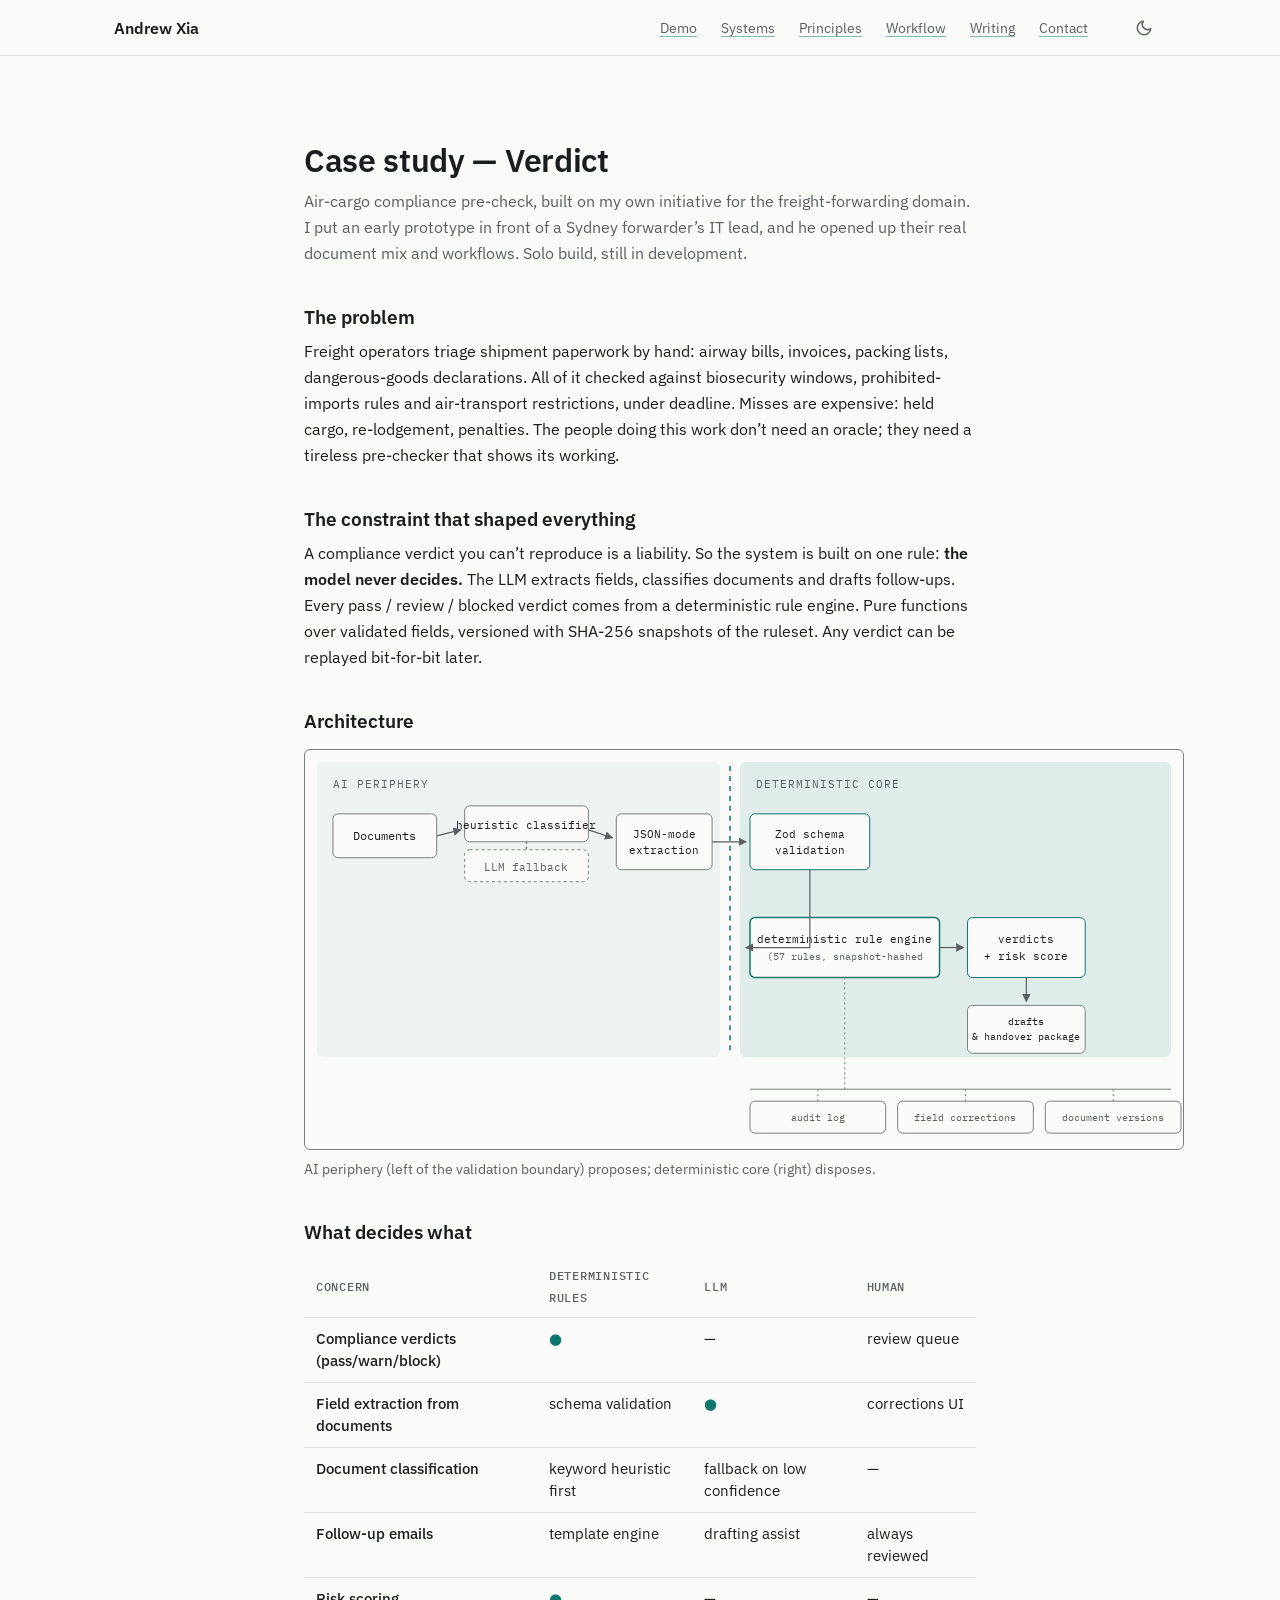
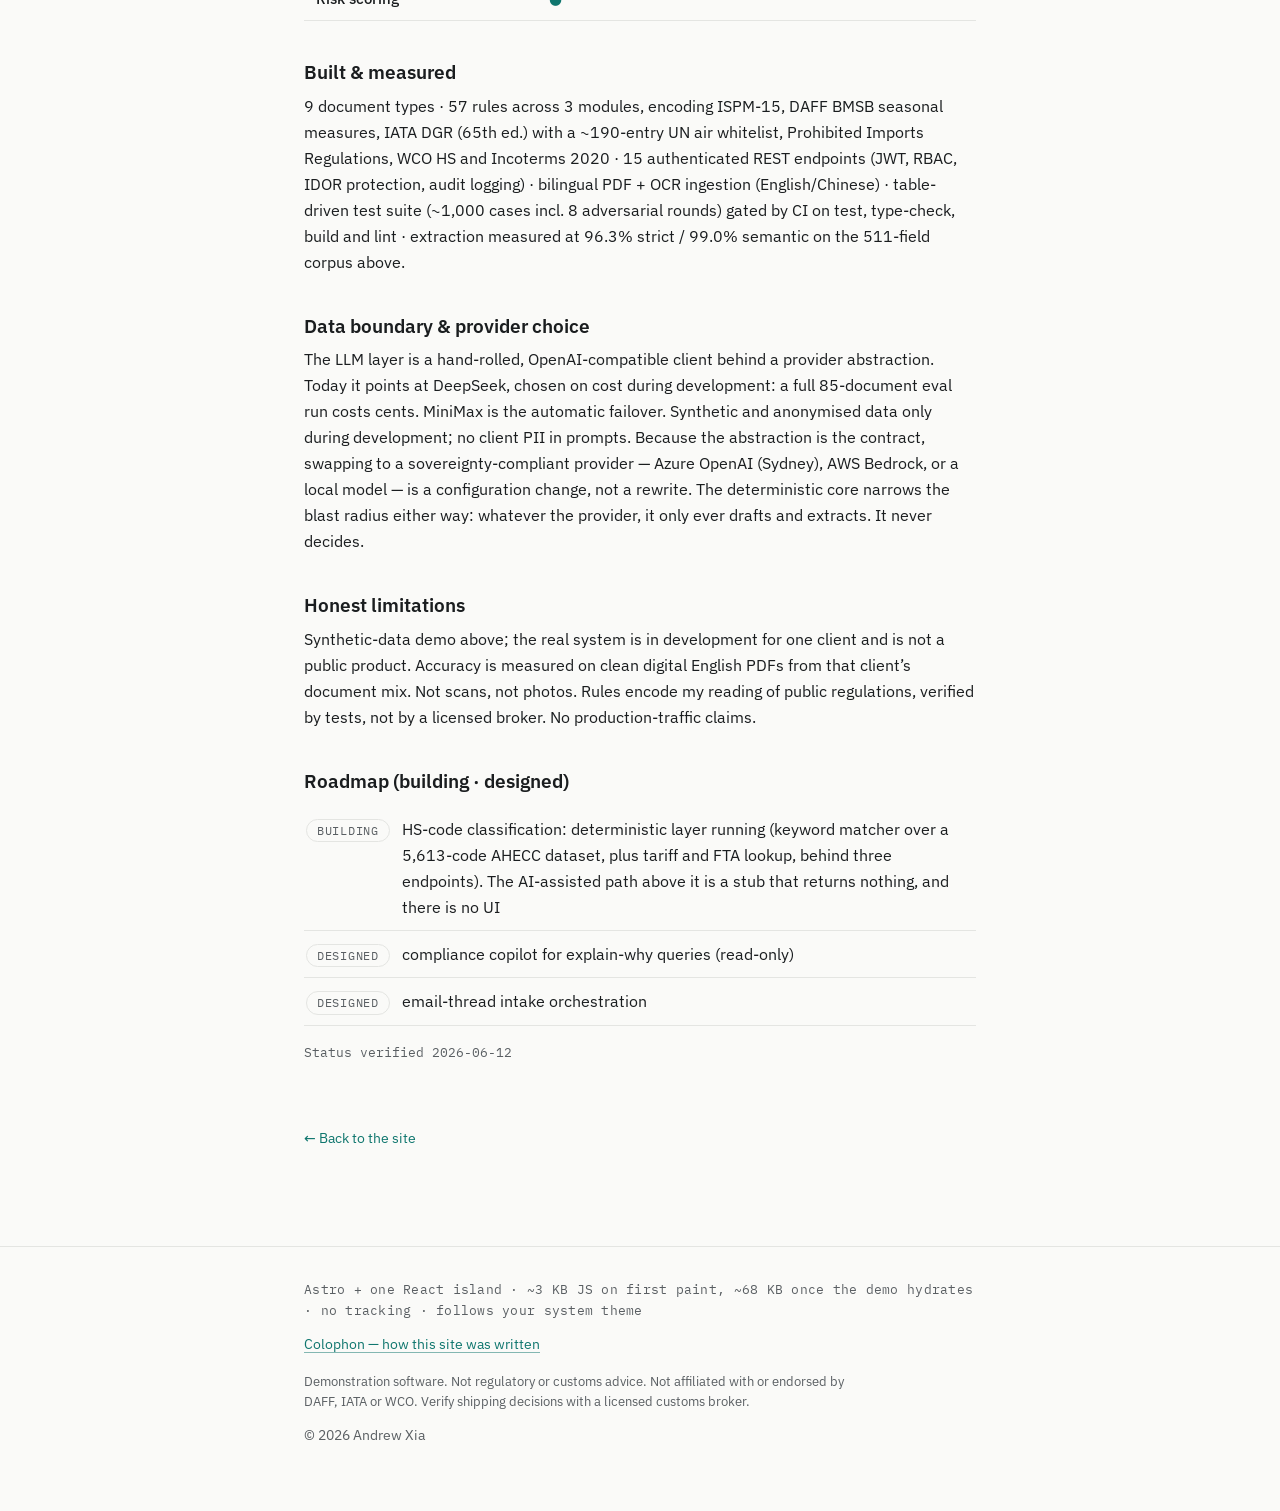
==== commit 08ed9cad: "deploy: P1 — new share card, three-system description, nav de-duplicated" ====
--- a/case-study/index.html
+++ b/case-study/index.html
@@ -19,4 +19,4 @@
       })();
     </script><link rel="stylesheet" href="/_astro/case-study.Cz02g_Id.css">
 <style>.cs-more[data-astro-cid-zzz72t2a]{margin:22px 0 0;font-size:15px}
-</style></head> <body> <a class="skip-link" href="#main">Skip to content</a> <header class="site-nav"> <nav class="nav-inner" aria-label="Primary"> <a class="nav-brand" href="/">Andrew Xia</a> <ul class="nav-links"> <li><a href="/#demo" data-spy="demo">Demo</a></li><li><a href="/#projects" data-spy="projects">Systems</a></li><li><a href="/#principles" data-spy="principles">Principles</a></li><li><a href="/#workflow" data-spy="workflow">Workflow</a></li><li><a href="/#case-study" data-spy="case-study">Case study</a></li><li><a href="/#writing" data-spy="writing">Writing</a></li><li><a href="/#contact" data-spy="contact">Contact</a></li> </ul> <div class="nav-actions"> <button class="theme-toggle" type="button" data-label-dark="Switch to dark theme" data-label-light="Switch to light theme" aria-label="Switch to dark theme"> <svg class="icon-moon" width="18" height="18" viewBox="0 0 24 24" fill="none" stroke="currentColor" stroke-width="2" stroke-linecap="round" stroke-linejoin="round" aria-hidden="true"><path d="M21 12.79A9 9 0 1 1 11.21 3 7 7 0 0 0 21 12.79z"></path></svg> <svg class="icon-sun" width="18" height="18" viewBox="0 0 24 24" fill="none" stroke="currentColor" stroke-width="2" stroke-linecap="round" stroke-linejoin="round" aria-hidden="true"><circle cx="12" cy="12" r="4"></circle><path d="M12 2v2m0 16v2M4.93 4.93l1.41 1.41m11.32 11.32 1.41 1.41M2 12h2m16 0h2M4.93 19.07l1.41-1.41m11.32-11.32 1.41-1.41"></path></svg> </button>  </div> </nav> </header> <script type="module">const s=document.querySelector(".theme-toggle"),o=document.documentElement,c=()=>{if(!s)return;const e=o.getAttribute("data-theme")==="dark"?s.dataset.labelLight:s.dataset.labelDark;e&&s.setAttribute("aria-label",e)};c();s?.addEventListener("click",()=>{const t=o.getAttribute("data-theme")==="dark";t?o.removeAttribute("data-theme"):o.setAttribute("data-theme","dark");try{localStorage.setItem("theme",t?"light":"dark")}catch{}c()});const l=[...document.querySelectorAll(".nav-links a[data-spy]")],u=new Map(l.map(t=>[t.dataset.spy,t])),i=[...document.querySelectorAll("section[data-section]")].filter(t=>u.has(t.id));if(i.length>0&&"IntersectionObserver"in window){const t=r=>{for(const a of l)r!==null&&a.dataset.spy===r?a.setAttribute("aria-current","true"):a.removeAttribute("aria-current")},e=new Set,d=new IntersectionObserver(r=>{for(const n of r)n.isIntersecting?e.add(n.target.id):e.delete(n.target.id);const a=i.find(n=>e.has(n.id));t(a?a.id:null)},{rootMargin:"-56px 0px -55% 0px"});for(const r of i)d.observe(r)}</script>  <main id="main"> <section id="case-study" data-section data-astro-cid-zzz72t2a> <div class="container" data-astro-cid-zzz72t2a> <div class="section-head" data-astro-cid-zzz72t2a> <h2 data-astro-cid-zzz72t2a>Case study — Verdict</h2> <p class="deck" data-astro-cid-zzz72t2a>Air-cargo compliance pre-check, built on my own initiative for the freight-forwarding domain. I put an early prototype in front of a Sydney forwarder’s IT lead, and he opened up their real document mix and workflows. Solo build, still in development.</p> </div> <div class="cs-block prose" data-astro-cid-zzz72t2a> <h3 data-astro-cid-zzz72t2a>The problem</h3> <p data-astro-cid-zzz72t2a>Freight operators triage shipment paperwork by hand: airway bills, invoices, packing lists, dangerous-goods declarations. All of it checked against biosecurity windows, prohibited-imports rules and air-transport restrictions, under deadline. Misses are expensive: held cargo, re-lodgement, penalties. The people doing this work don’t need an oracle; they need a tireless pre-checker that shows its working.</p> </div> <div class="cs-block prose" data-astro-cid-zzz72t2a> <h3 data-astro-cid-zzz72t2a>The constraint that shaped everything</h3> <p data-astro-cid-zzz72t2a>A compliance verdict you can’t reproduce is a liability. So the system is built on one rule: <strong data-astro-cid-zzz72t2a>the model never decides.</strong> The LLM extracts fields, classifies documents and drafts follow-ups. Every pass / review / blocked verdict comes from a deterministic rule engine. Pure functions over validated fields, versioned with SHA-256 snapshots of the ruleset. Any verdict can be replayed bit-for-bit later.</p> </div> <div class="cs-block" data-astro-cid-zzz72t2a> <h3 data-astro-cid-zzz72t2a>Architecture</h3> <figure class="arch-figure"> <div class="arch-scroll" tabindex="0" role="region" aria-label="AI periphery (left of the validation boundary) proposes; deterministic core (right) disposes."> <svg viewBox="0 0 880 400" xmlns="http://www.w3.org/2000/svg" role="img" aria-label="Documents → heuristic classifier → JSON-mode extraction → Zod schema validation → deterministic rule engine (57 rules, snapshot-hashed) → verdicts + risk score → drafts &#38; handover package"> <defs> <marker id="arr" viewBox="0 0 8 8" refX="7" refY="4" markerWidth="7" markerHeight="7" orient="auto-start-reverse"> <path d="M0 0L8 4L0 8z" fill="var(--muted)"></path> </marker> </defs> <!-- zones --> <rect x="12" y="12" width="404" height="296" rx="6" fill="var(--accent)" opacity="0.05"></rect> <rect x="436" y="12" width="432" height="296" rx="6" fill="var(--accent)" opacity="0.11"></rect> <text x="28" y="38" font-family="var(--font-mono)" font-size="11" letter-spacing="1" fill="var(--muted)">AI PERIPHERY</text> <text x="452" y="38" font-family="var(--font-mono)" font-size="11" letter-spacing="1" fill="var(--muted)">DETERMINISTIC CORE</text> <!-- validation boundary --> <line x1="426" y1="16" x2="426" y2="304" stroke="var(--accent)" stroke-width="1.5" stroke-dasharray="5 5"></line> <!-- row 1: AI periphery --> <g font-family="var(--font-mono)" font-size="12" fill="var(--ink)"> <rect x="28" y="64" width="104" height="44" rx="5" fill="var(--bg)" stroke="var(--diagram-stroke)"></rect> <text x="80" y="90" text-anchor="middle">Documents</text> <rect x="160" y="56" width="124" height="36" rx="5" fill="var(--bg)" stroke="var(--diagram-stroke)"></rect> <text x="222" y="79" text-anchor="middle" font-size="11">heuristic classifier</text> <rect x="160" y="100" width="124" height="32" rx="5" fill="var(--bg)" stroke="var(--diagram-stroke)" stroke-dasharray="3 3"></rect> <text x="222" y="121" text-anchor="middle" font-size="11" fill="var(--muted)">LLM fallback</text> <rect x="312" y="64" width="96" height="56" rx="5" fill="var(--bg)" stroke="var(--diagram-stroke)"></rect> <text x="360" y="88" text-anchor="middle" font-size="11">JSON-mode</text> <text x="360" y="104" text-anchor="middle" font-size="11">extraction</text> <!-- row 1: deterministic side --> <rect x="446" y="64" width="120" height="56" rx="5" fill="var(--bg)" stroke="var(--accent)"></rect> <text x="506" y="88" text-anchor="middle" font-size="11">Zod schema</text> <text x="506" y="104" text-anchor="middle" font-size="11">validation</text> <!-- row 2: core --> <rect x="446" y="168" width="190" height="60" rx="5" fill="var(--bg)" stroke="var(--accent)" stroke-width="1.5"></rect> <text x="541" y="193" text-anchor="middle" font-size="11">deterministic rule engine</text> <text x="541" y="210" text-anchor="middle" font-size="10" fill="var(--muted)">(57 rules, snapshot-hashed</text> <rect x="664" y="168" width="118" height="60" rx="5" fill="var(--bg)" stroke="var(--accent)"></rect> <text x="723" y="193" text-anchor="middle" font-size="11">verdicts</text> <text x="723" y="210" text-anchor="middle" font-size="11">+ risk score</text> <rect x="664" y="256" width="118" height="48" rx="5" fill="var(--bg)" stroke="var(--diagram-stroke)"></rect> <text x="723" y="276" text-anchor="middle" font-size="10">drafts</text> <text x="723" y="291" text-anchor="middle" font-size="10">&amp; handover package</text> </g> <!-- arrows --> <g stroke="var(--muted)" stroke-width="1.2" fill="none" marker-end="url(#arr)"> <line x1="132" y1="86" x2="156" y2="80"></line> <line x1="284" y1="80" x2="308" y2="88"></line> <line x1="408" y1="92" x2="442" y2="92"></line> <path d="M506 120 V198 H442"></path> <line x1="636" y1="198" x2="660" y2="198"></line> <line x1="723" y1="228" x2="723" y2="252"></line> </g> <line x1="222" y1="92" x2="222" y2="100" stroke="var(--muted)" stroke-width="1.2" stroke-dasharray="2 3"></line> <!-- side rail --> <g font-family="var(--font-mono)" font-size="10" fill="var(--muted)"> <line x1="446" y1="340" x2="868" y2="340" stroke="var(--diagram-stroke)" stroke-width="1"></line> <g> <rect x="446" y="352" width="136" height="32" rx="5" fill="var(--bg)" stroke="var(--diagram-stroke)"></rect> <text x="514" y="372" text-anchor="middle">audit log</text> <line x1="514" y1="340" x2="514" y2="352" stroke="var(--diagram-stroke)" stroke-dasharray="2 3"></line> </g><g> <rect x="594" y="352" width="136" height="32" rx="5" fill="var(--bg)" stroke="var(--diagram-stroke)"></rect> <text x="662" y="372" text-anchor="middle">field corrections</text> <line x1="662" y1="340" x2="662" y2="352" stroke="var(--diagram-stroke)" stroke-dasharray="2 3"></line> </g><g> <rect x="742" y="352" width="136" height="32" rx="5" fill="var(--bg)" stroke="var(--diagram-stroke)"></rect> <text x="810" y="372" text-anchor="middle">document versions</text> <line x1="810" y1="340" x2="810" y2="352" stroke="var(--diagram-stroke)" stroke-dasharray="2 3"></line> </g> <line x1="541" y1="228" x2="541" y2="340" stroke="var(--diagram-stroke)" stroke-dasharray="2 3"></line> </g> </svg> </div> <figcaption>AI periphery (left of the validation boundary) proposes; deterministic core (right) disposes.</figcaption> </figure> </div> <div class="cs-block" data-astro-cid-zzz72t2a> <h3 data-astro-cid-zzz72t2a>What decides what</h3> <div class="decisions-table-wrap" tabindex="0" role="region" aria-label="What decides what" data-astro-cid-zzz72t2a> <table class="decisions-table" data-astro-cid-zzz72t2a> <thead data-astro-cid-zzz72t2a> <tr data-astro-cid-zzz72t2a> <th scope="col" data-astro-cid-zzz72t2a>Concern</th><th scope="col" data-astro-cid-zzz72t2a>Deterministic rules</th><th scope="col" data-astro-cid-zzz72t2a>LLM</th><th scope="col" data-astro-cid-zzz72t2a>Human</th> </tr> </thead> <tbody data-astro-cid-zzz72t2a> <tr data-astro-cid-zzz72t2a> <td data-astro-cid-zzz72t2a>Compliance verdicts (pass/warn/block)</td><td data-astro-cid-zzz72t2a><span class="dot" data-astro-cid-zzz72t2a>●</span></td><td data-astro-cid-zzz72t2a>—</td><td data-astro-cid-zzz72t2a>review queue</td> </tr><tr data-astro-cid-zzz72t2a> <td data-astro-cid-zzz72t2a>Field extraction from documents</td><td data-astro-cid-zzz72t2a>schema validation</td><td data-astro-cid-zzz72t2a><span class="dot" data-astro-cid-zzz72t2a>●</span></td><td data-astro-cid-zzz72t2a>corrections UI</td> </tr><tr data-astro-cid-zzz72t2a> <td data-astro-cid-zzz72t2a>Document classification</td><td data-astro-cid-zzz72t2a>keyword heuristic first</td><td data-astro-cid-zzz72t2a>fallback on low confidence</td><td data-astro-cid-zzz72t2a>—</td> </tr><tr data-astro-cid-zzz72t2a> <td data-astro-cid-zzz72t2a>Follow-up emails</td><td data-astro-cid-zzz72t2a>template engine</td><td data-astro-cid-zzz72t2a>drafting assist</td><td data-astro-cid-zzz72t2a>always reviewed</td> </tr><tr data-astro-cid-zzz72t2a> <td data-astro-cid-zzz72t2a>Risk scoring</td><td data-astro-cid-zzz72t2a><span class="dot" data-astro-cid-zzz72t2a>●</span></td><td data-astro-cid-zzz72t2a>—</td><td data-astro-cid-zzz72t2a>—</td> </tr> </tbody> </table> </div> </div> <div class="cs-block prose" data-astro-cid-zzz72t2a> <h3 data-astro-cid-zzz72t2a>Built &amp; measured</h3> <p data-astro-cid-zzz72t2a>9 document types · 57 rules across 3 modules, encoding ISPM-15, DAFF BMSB seasonal measures, IATA DGR (65th ed.) with a ~190-entry UN air whitelist, Prohibited Imports Regulations, WCO HS and Incoterms 2020 · 15 authenticated REST endpoints (JWT, RBAC, IDOR protection, audit logging) · bilingual PDF + OCR ingestion (English/Chinese) · table-driven test suite (~1,000 cases incl. 8 adversarial rounds) gated by CI on test, type-check, build and lint · extraction measured at 96.3% strict / 99.0% semantic on the 511-field corpus above.</p> </div> <div class="cs-block prose" data-astro-cid-zzz72t2a> <h3 data-astro-cid-zzz72t2a>Data boundary &amp; provider choice</h3> <p data-astro-cid-zzz72t2a>The LLM layer is a hand-rolled, OpenAI-compatible client behind a provider abstraction. Today it points at DeepSeek, chosen on cost during development: a full 85-document eval run costs cents. MiniMax is the automatic failover. Synthetic and anonymised data only during development; no client PII in prompts. Because the abstraction is the contract, swapping to a sovereignty-compliant provider — Azure OpenAI (Sydney), AWS Bedrock, or a local model — is a configuration change, not a rewrite. The deterministic core narrows the blast radius either way: whatever the provider, it only ever drafts and extracts. It never decides.</p> </div> <div class="cs-block prose" data-astro-cid-zzz72t2a> <h3 data-astro-cid-zzz72t2a>Honest limitations</h3> <p data-astro-cid-zzz72t2a>Synthetic-data demo above; the real system is in development for one client and is not a public product. Accuracy is measured on clean digital English PDFs from that client’s document mix. Not scans, not photos. Rules encode my reading of public regulations, verified by tests, not by a licensed broker. No production-traffic claims.</p> </div> <div class="cs-block" data-astro-cid-zzz72t2a> <h3 data-astro-cid-zzz72t2a>Roadmap (building · designed)</h3> <ul class="roadmap-list" data-astro-cid-zzz72t2a> <li data-astro-cid-zzz72t2a> <span class="status-chip" data-astro-cid-zzz72t2a>building</span> <span data-astro-cid-zzz72t2a>HS-code classification: deterministic layer running (keyword matcher over a 5,613-code AHECC dataset, plus tariff and FTA lookup, behind three endpoints). The AI-assisted path above it is a stub that returns nothing, and there is no UI</span> </li><li data-astro-cid-zzz72t2a> <span class="status-chip" data-astro-cid-zzz72t2a>designed</span> <span data-astro-cid-zzz72t2a>compliance copilot for explain-why queries (read-only)</span> </li><li data-astro-cid-zzz72t2a> <span class="status-chip" data-astro-cid-zzz72t2a>designed</span> <span data-astro-cid-zzz72t2a>email-thread intake orchestration</span> </li> </ul> <p class="roadmap-verified" data-astro-cid-zzz72t2a>Status verified 2026-06-12</p> </div>  </div> </section>  <div class="container"> <a class="backlink" href="/">← Back to the site</a> </div> </main>  <footer class="site-footer"> <div class="container"> <p class="stack-line">Astro + one React island · ~3 KB JS on first paint, ~68 KB once the demo hydrates · no tracking · follows your system theme</p> <p><a href="/colophon/">Colophon — how this site was written</a></p> <p class="disclaimer">Demonstration software. Not regulatory or customs advice. Not affiliated with or endorsed by DAFF, IATA or WCO. Verify shipping decisions with a licensed customs broker.</p> <p>© 2026 Andrew Xia</p> </div> </footer> </body></html>+</style></head> <body> <a class="skip-link" href="#main">Skip to content</a> <header class="site-nav"> <nav class="nav-inner" aria-label="Primary"> <a class="nav-brand" href="/">Andrew Xia</a> <ul class="nav-links"> <li><a href="/#demo" data-spy="demo">Demo</a></li><li><a href="/#projects" data-spy="projects">Systems</a></li><li><a href="/#principles" data-spy="principles">Principles</a></li><li><a href="/#workflow" data-spy="workflow">Workflow</a></li><li><a href="/#writing" data-spy="writing">Writing</a></li><li><a href="/#contact" data-spy="contact">Contact</a></li> </ul> <div class="nav-actions"> <button class="theme-toggle" type="button" data-label-dark="Switch to dark theme" data-label-light="Switch to light theme" aria-label="Switch to dark theme"> <svg class="icon-moon" width="18" height="18" viewBox="0 0 24 24" fill="none" stroke="currentColor" stroke-width="2" stroke-linecap="round" stroke-linejoin="round" aria-hidden="true"><path d="M21 12.79A9 9 0 1 1 11.21 3 7 7 0 0 0 21 12.79z"></path></svg> <svg class="icon-sun" width="18" height="18" viewBox="0 0 24 24" fill="none" stroke="currentColor" stroke-width="2" stroke-linecap="round" stroke-linejoin="round" aria-hidden="true"><circle cx="12" cy="12" r="4"></circle><path d="M12 2v2m0 16v2M4.93 4.93l1.41 1.41m11.32 11.32 1.41 1.41M2 12h2m16 0h2M4.93 19.07l1.41-1.41m11.32-11.32 1.41-1.41"></path></svg> </button>  </div> </nav> </header> <script type="module">const s=document.querySelector(".theme-toggle"),o=document.documentElement,c=()=>{if(!s)return;const e=o.getAttribute("data-theme")==="dark"?s.dataset.labelLight:s.dataset.labelDark;e&&s.setAttribute("aria-label",e)};c();s?.addEventListener("click",()=>{const t=o.getAttribute("data-theme")==="dark";t?o.removeAttribute("data-theme"):o.setAttribute("data-theme","dark");try{localStorage.setItem("theme",t?"light":"dark")}catch{}c()});const l=[...document.querySelectorAll(".nav-links a[data-spy]")],u=new Map(l.map(t=>[t.dataset.spy,t])),i=[...document.querySelectorAll("section[data-section]")].filter(t=>u.has(t.id));if(i.length>0&&"IntersectionObserver"in window){const t=r=>{for(const a of l)r!==null&&a.dataset.spy===r?a.setAttribute("aria-current","true"):a.removeAttribute("aria-current")},e=new Set,d=new IntersectionObserver(r=>{for(const n of r)n.isIntersecting?e.add(n.target.id):e.delete(n.target.id);const a=i.find(n=>e.has(n.id));t(a?a.id:null)},{rootMargin:"-56px 0px -55% 0px"});for(const r of i)d.observe(r)}</script>  <main id="main"> <section id="case-study" data-section data-astro-cid-zzz72t2a> <div class="container" data-astro-cid-zzz72t2a> <div class="section-head" data-astro-cid-zzz72t2a> <h2 data-astro-cid-zzz72t2a>Case study — Verdict</h2> <p class="deck" data-astro-cid-zzz72t2a>Air-cargo compliance pre-check, built on my own initiative for the freight-forwarding domain. I put an early prototype in front of a Sydney forwarder’s IT lead, and he opened up their real document mix and workflows. Solo build, still in development.</p> </div> <div class="cs-block prose" data-astro-cid-zzz72t2a> <h3 data-astro-cid-zzz72t2a>The problem</h3> <p data-astro-cid-zzz72t2a>Freight operators triage shipment paperwork by hand: airway bills, invoices, packing lists, dangerous-goods declarations. All of it checked against biosecurity windows, prohibited-imports rules and air-transport restrictions, under deadline. Misses are expensive: held cargo, re-lodgement, penalties. The people doing this work don’t need an oracle; they need a tireless pre-checker that shows its working.</p> </div> <div class="cs-block prose" data-astro-cid-zzz72t2a> <h3 data-astro-cid-zzz72t2a>The constraint that shaped everything</h3> <p data-astro-cid-zzz72t2a>A compliance verdict you can’t reproduce is a liability. So the system is built on one rule: <strong data-astro-cid-zzz72t2a>the model never decides.</strong> The LLM extracts fields, classifies documents and drafts follow-ups. Every pass / review / blocked verdict comes from a deterministic rule engine. Pure functions over validated fields, versioned with SHA-256 snapshots of the ruleset. Any verdict can be replayed bit-for-bit later.</p> </div> <div class="cs-block" data-astro-cid-zzz72t2a> <h3 data-astro-cid-zzz72t2a>Architecture</h3> <figure class="arch-figure"> <div class="arch-scroll" tabindex="0" role="region" aria-label="AI periphery (left of the validation boundary) proposes; deterministic core (right) disposes."> <svg viewBox="0 0 880 400" xmlns="http://www.w3.org/2000/svg" role="img" aria-label="Documents → heuristic classifier → JSON-mode extraction → Zod schema validation → deterministic rule engine (57 rules, snapshot-hashed) → verdicts + risk score → drafts &#38; handover package"> <defs> <marker id="arr" viewBox="0 0 8 8" refX="7" refY="4" markerWidth="7" markerHeight="7" orient="auto-start-reverse"> <path d="M0 0L8 4L0 8z" fill="var(--muted)"></path> </marker> </defs> <!-- zones --> <rect x="12" y="12" width="404" height="296" rx="6" fill="var(--accent)" opacity="0.05"></rect> <rect x="436" y="12" width="432" height="296" rx="6" fill="var(--accent)" opacity="0.11"></rect> <text x="28" y="38" font-family="var(--font-mono)" font-size="11" letter-spacing="1" fill="var(--muted)">AI PERIPHERY</text> <text x="452" y="38" font-family="var(--font-mono)" font-size="11" letter-spacing="1" fill="var(--muted)">DETERMINISTIC CORE</text> <!-- validation boundary --> <line x1="426" y1="16" x2="426" y2="304" stroke="var(--accent)" stroke-width="1.5" stroke-dasharray="5 5"></line> <!-- row 1: AI periphery --> <g font-family="var(--font-mono)" font-size="12" fill="var(--ink)"> <rect x="28" y="64" width="104" height="44" rx="5" fill="var(--bg)" stroke="var(--diagram-stroke)"></rect> <text x="80" y="90" text-anchor="middle">Documents</text> <rect x="160" y="56" width="124" height="36" rx="5" fill="var(--bg)" stroke="var(--diagram-stroke)"></rect> <text x="222" y="79" text-anchor="middle" font-size="11">heuristic classifier</text> <rect x="160" y="100" width="124" height="32" rx="5" fill="var(--bg)" stroke="var(--diagram-stroke)" stroke-dasharray="3 3"></rect> <text x="222" y="121" text-anchor="middle" font-size="11" fill="var(--muted)">LLM fallback</text> <rect x="312" y="64" width="96" height="56" rx="5" fill="var(--bg)" stroke="var(--diagram-stroke)"></rect> <text x="360" y="88" text-anchor="middle" font-size="11">JSON-mode</text> <text x="360" y="104" text-anchor="middle" font-size="11">extraction</text> <!-- row 1: deterministic side --> <rect x="446" y="64" width="120" height="56" rx="5" fill="var(--bg)" stroke="var(--accent)"></rect> <text x="506" y="88" text-anchor="middle" font-size="11">Zod schema</text> <text x="506" y="104" text-anchor="middle" font-size="11">validation</text> <!-- row 2: core --> <rect x="446" y="168" width="190" height="60" rx="5" fill="var(--bg)" stroke="var(--accent)" stroke-width="1.5"></rect> <text x="541" y="193" text-anchor="middle" font-size="11">deterministic rule engine</text> <text x="541" y="210" text-anchor="middle" font-size="10" fill="var(--muted)">(57 rules, snapshot-hashed</text> <rect x="664" y="168" width="118" height="60" rx="5" fill="var(--bg)" stroke="var(--accent)"></rect> <text x="723" y="193" text-anchor="middle" font-size="11">verdicts</text> <text x="723" y="210" text-anchor="middle" font-size="11">+ risk score</text> <rect x="664" y="256" width="118" height="48" rx="5" fill="var(--bg)" stroke="var(--diagram-stroke)"></rect> <text x="723" y="276" text-anchor="middle" font-size="10">drafts</text> <text x="723" y="291" text-anchor="middle" font-size="10">&amp; handover package</text> </g> <!-- arrows --> <g stroke="var(--muted)" stroke-width="1.2" fill="none" marker-end="url(#arr)"> <line x1="132" y1="86" x2="156" y2="80"></line> <line x1="284" y1="80" x2="308" y2="88"></line> <line x1="408" y1="92" x2="442" y2="92"></line> <path d="M506 120 V198 H442"></path> <line x1="636" y1="198" x2="660" y2="198"></line> <line x1="723" y1="228" x2="723" y2="252"></line> </g> <line x1="222" y1="92" x2="222" y2="100" stroke="var(--muted)" stroke-width="1.2" stroke-dasharray="2 3"></line> <!-- side rail --> <g font-family="var(--font-mono)" font-size="10" fill="var(--muted)"> <line x1="446" y1="340" x2="868" y2="340" stroke="var(--diagram-stroke)" stroke-width="1"></line> <g> <rect x="446" y="352" width="136" height="32" rx="5" fill="var(--bg)" stroke="var(--diagram-stroke)"></rect> <text x="514" y="372" text-anchor="middle">audit log</text> <line x1="514" y1="340" x2="514" y2="352" stroke="var(--diagram-stroke)" stroke-dasharray="2 3"></line> </g><g> <rect x="594" y="352" width="136" height="32" rx="5" fill="var(--bg)" stroke="var(--diagram-stroke)"></rect> <text x="662" y="372" text-anchor="middle">field corrections</text> <line x1="662" y1="340" x2="662" y2="352" stroke="var(--diagram-stroke)" stroke-dasharray="2 3"></line> </g><g> <rect x="742" y="352" width="136" height="32" rx="5" fill="var(--bg)" stroke="var(--diagram-stroke)"></rect> <text x="810" y="372" text-anchor="middle">document versions</text> <line x1="810" y1="340" x2="810" y2="352" stroke="var(--diagram-stroke)" stroke-dasharray="2 3"></line> </g> <line x1="541" y1="228" x2="541" y2="340" stroke="var(--diagram-stroke)" stroke-dasharray="2 3"></line> </g> </svg> </div> <figcaption>AI periphery (left of the validation boundary) proposes; deterministic core (right) disposes.</figcaption> </figure> </div> <div class="cs-block" data-astro-cid-zzz72t2a> <h3 data-astro-cid-zzz72t2a>What decides what</h3> <div class="decisions-table-wrap" tabindex="0" role="region" aria-label="What decides what" data-astro-cid-zzz72t2a> <table class="decisions-table" data-astro-cid-zzz72t2a> <thead data-astro-cid-zzz72t2a> <tr data-astro-cid-zzz72t2a> <th scope="col" data-astro-cid-zzz72t2a>Concern</th><th scope="col" data-astro-cid-zzz72t2a>Deterministic rules</th><th scope="col" data-astro-cid-zzz72t2a>LLM</th><th scope="col" data-astro-cid-zzz72t2a>Human</th> </tr> </thead> <tbody data-astro-cid-zzz72t2a> <tr data-astro-cid-zzz72t2a> <td data-astro-cid-zzz72t2a>Compliance verdicts (pass/warn/block)</td><td data-astro-cid-zzz72t2a><span class="dot" data-astro-cid-zzz72t2a>●</span></td><td data-astro-cid-zzz72t2a>—</td><td data-astro-cid-zzz72t2a>review queue</td> </tr><tr data-astro-cid-zzz72t2a> <td data-astro-cid-zzz72t2a>Field extraction from documents</td><td data-astro-cid-zzz72t2a>schema validation</td><td data-astro-cid-zzz72t2a><span class="dot" data-astro-cid-zzz72t2a>●</span></td><td data-astro-cid-zzz72t2a>corrections UI</td> </tr><tr data-astro-cid-zzz72t2a> <td data-astro-cid-zzz72t2a>Document classification</td><td data-astro-cid-zzz72t2a>keyword heuristic first</td><td data-astro-cid-zzz72t2a>fallback on low confidence</td><td data-astro-cid-zzz72t2a>—</td> </tr><tr data-astro-cid-zzz72t2a> <td data-astro-cid-zzz72t2a>Follow-up emails</td><td data-astro-cid-zzz72t2a>template engine</td><td data-astro-cid-zzz72t2a>drafting assist</td><td data-astro-cid-zzz72t2a>always reviewed</td> </tr><tr data-astro-cid-zzz72t2a> <td data-astro-cid-zzz72t2a>Risk scoring</td><td data-astro-cid-zzz72t2a><span class="dot" data-astro-cid-zzz72t2a>●</span></td><td data-astro-cid-zzz72t2a>—</td><td data-astro-cid-zzz72t2a>—</td> </tr> </tbody> </table> </div> </div> <div class="cs-block prose" data-astro-cid-zzz72t2a> <h3 data-astro-cid-zzz72t2a>Built &amp; measured</h3> <p data-astro-cid-zzz72t2a>9 document types · 57 rules across 3 modules, encoding ISPM-15, DAFF BMSB seasonal measures, IATA DGR (65th ed.) with a ~190-entry UN air whitelist, Prohibited Imports Regulations, WCO HS and Incoterms 2020 · 15 authenticated REST endpoints (JWT, RBAC, IDOR protection, audit logging) · bilingual PDF + OCR ingestion (English/Chinese) · table-driven test suite (~1,000 cases incl. 8 adversarial rounds) gated by CI on test, type-check, build and lint · extraction measured at 96.3% strict / 99.0% semantic on the 511-field corpus above.</p> </div> <div class="cs-block prose" data-astro-cid-zzz72t2a> <h3 data-astro-cid-zzz72t2a>Data boundary &amp; provider choice</h3> <p data-astro-cid-zzz72t2a>The LLM layer is a hand-rolled, OpenAI-compatible client behind a provider abstraction. Today it points at DeepSeek, chosen on cost during development: a full 85-document eval run costs cents. MiniMax is the automatic failover. Synthetic and anonymised data only during development; no client PII in prompts. Because the abstraction is the contract, swapping to a sovereignty-compliant provider — Azure OpenAI (Sydney), AWS Bedrock, or a local model — is a configuration change, not a rewrite. The deterministic core narrows the blast radius either way: whatever the provider, it only ever drafts and extracts. It never decides.</p> </div> <div class="cs-block prose" data-astro-cid-zzz72t2a> <h3 data-astro-cid-zzz72t2a>Honest limitations</h3> <p data-astro-cid-zzz72t2a>Synthetic-data demo above; the real system is in development for one client and is not a public product. Accuracy is measured on clean digital English PDFs from that client’s document mix. Not scans, not photos. Rules encode my reading of public regulations, verified by tests, not by a licensed broker. No production-traffic claims.</p> </div> <div class="cs-block" data-astro-cid-zzz72t2a> <h3 data-astro-cid-zzz72t2a>Roadmap (building · designed)</h3> <ul class="roadmap-list" data-astro-cid-zzz72t2a> <li data-astro-cid-zzz72t2a> <span class="status-chip" data-astro-cid-zzz72t2a>building</span> <span data-astro-cid-zzz72t2a>HS-code classification: deterministic layer running (keyword matcher over a 5,613-code AHECC dataset, plus tariff and FTA lookup, behind three endpoints). The AI-assisted path above it is a stub that returns nothing, and there is no UI</span> </li><li data-astro-cid-zzz72t2a> <span class="status-chip" data-astro-cid-zzz72t2a>designed</span> <span data-astro-cid-zzz72t2a>compliance copilot for explain-why queries (read-only)</span> </li><li data-astro-cid-zzz72t2a> <span class="status-chip" data-astro-cid-zzz72t2a>designed</span> <span data-astro-cid-zzz72t2a>email-thread intake orchestration</span> </li> </ul> <p class="roadmap-verified" data-astro-cid-zzz72t2a>Status verified 2026-06-12</p> </div>  </div> </section>  <div class="container"> <a class="backlink" href="/">← Back to the site</a> </div> </main>  <footer class="site-footer"> <div class="container"> <p class="stack-line">Astro + one React island · ~3 KB JS on first paint, ~68 KB once the demo hydrates · no tracking · follows your system theme</p> <p><a href="/colophon/">Colophon — how this site was written</a></p> <p class="disclaimer">Demonstration software. Not regulatory or customs advice. Not affiliated with or endorsed by DAFF, IATA or WCO. Verify shipping decisions with a licensed customs broker.</p> <p>© 2026 Andrew Xia</p> </div> </footer> </body></html>
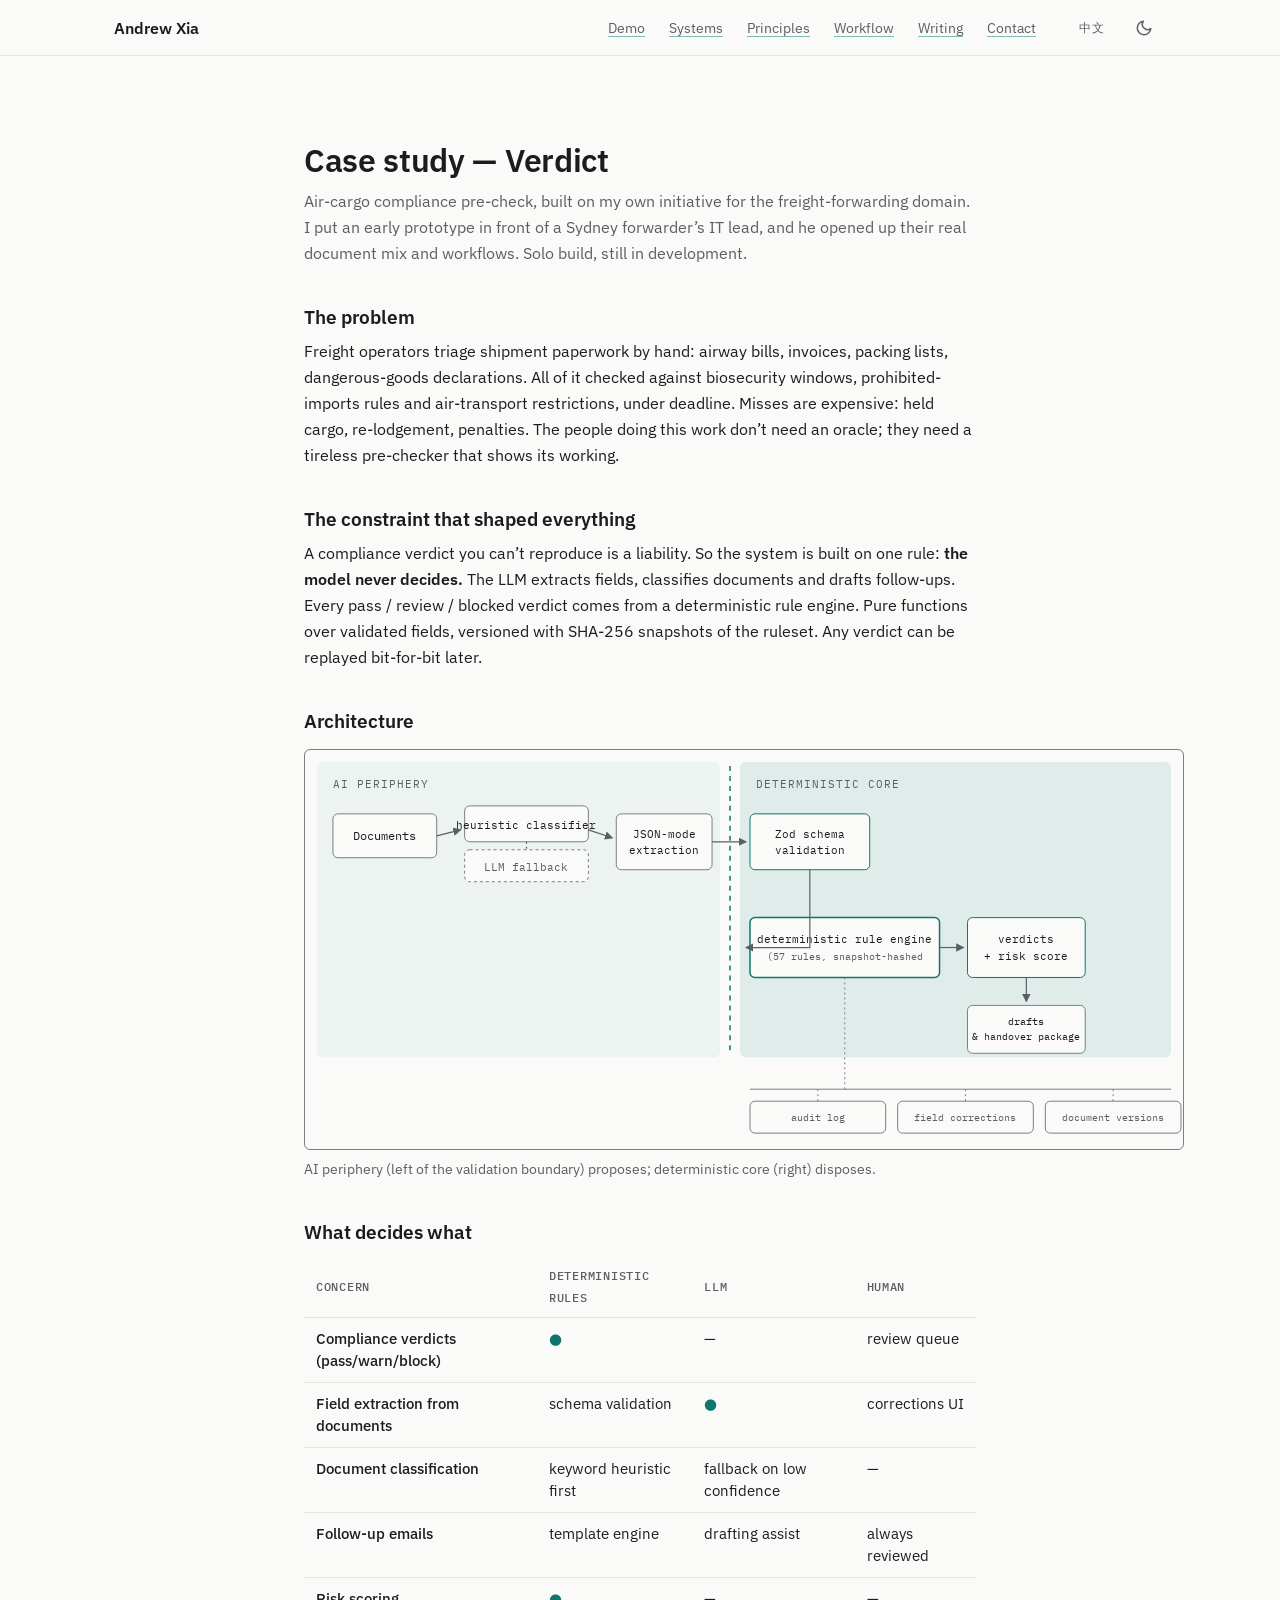
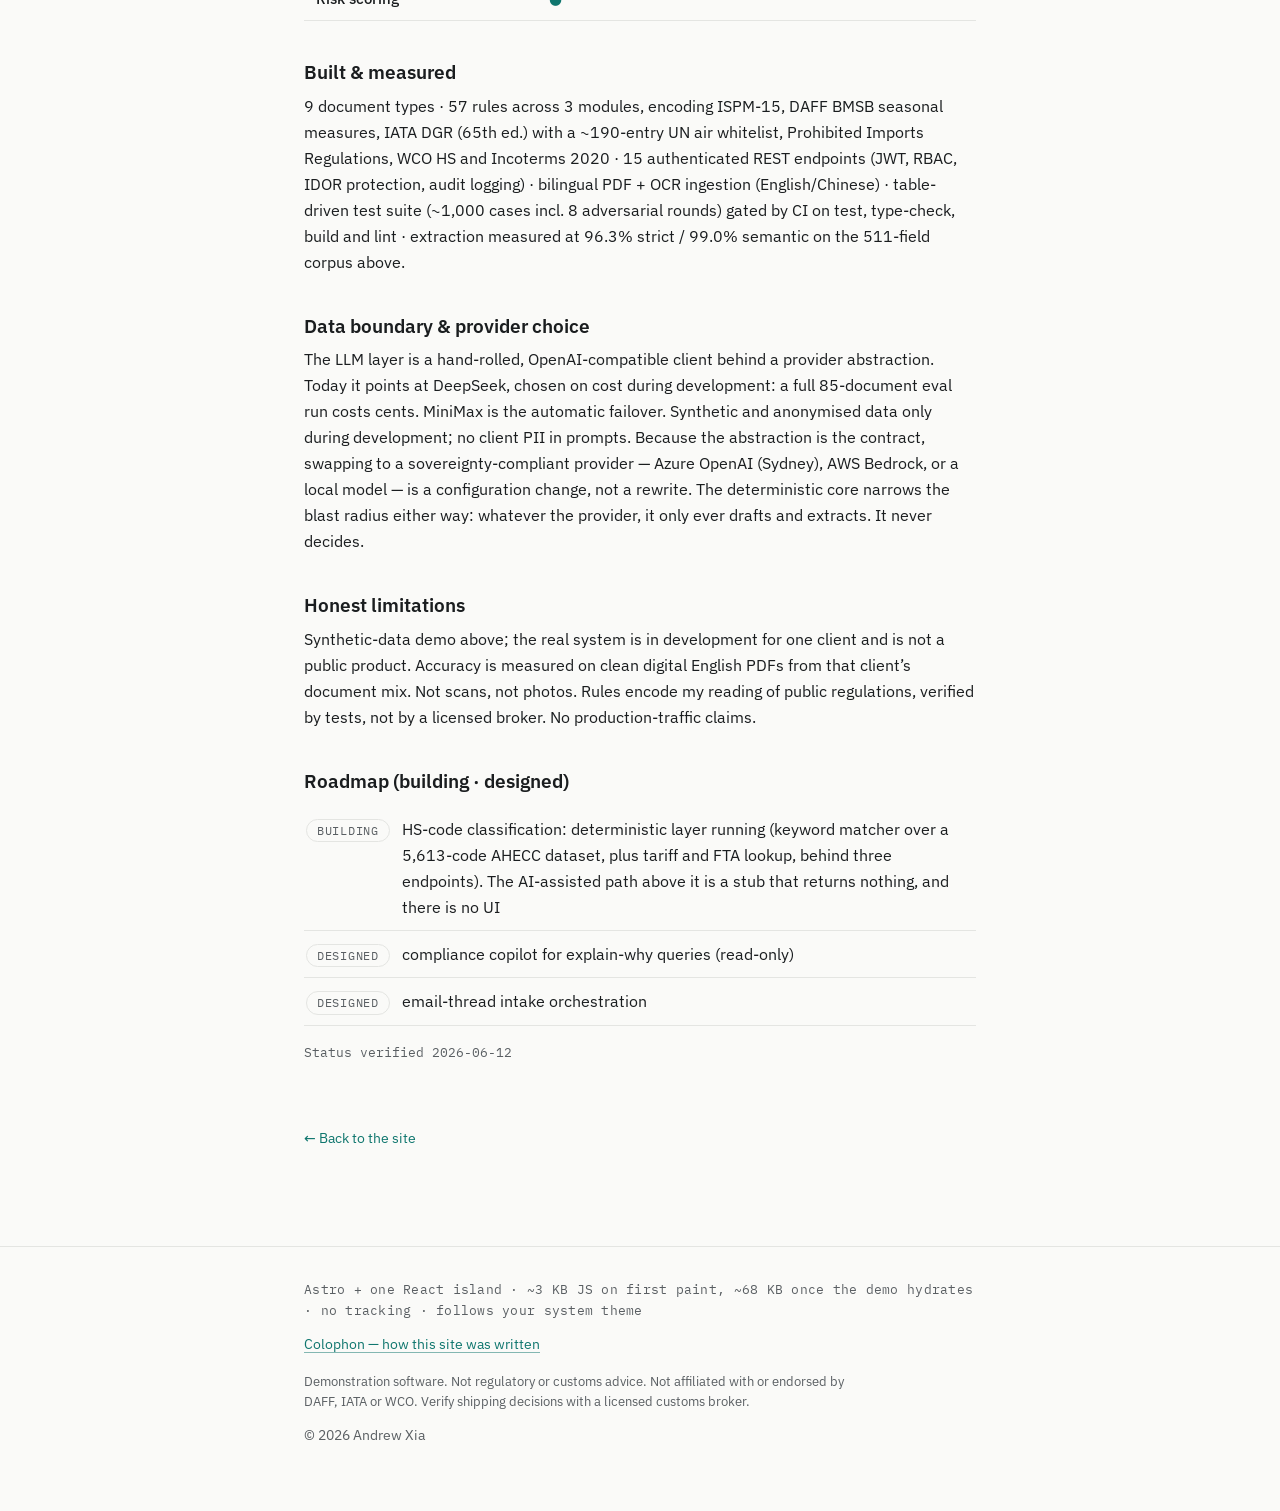
==== commit 9f4d9da5: "deploy: 中英文双版 —— /zh/ 五页、语言切换、CJK 排版 CNAME 与 .nojekyll 现在是构建产物(public/),不再只存在于这个仓库里 —— 之前同步脚本会把两个都删掉" ====
--- a/case-study/index.html
+++ b/case-study/index.html
@@ -1,4 +1,4 @@
-<!DOCTYPE html><html lang="en"> <head><meta charset="utf-8"><meta name="viewport" content="width=device-width, initial-scale=1"><title>Verdict — air-cargo compliance case study · Andrew Xia</title><meta name="description" content="Verdict: an LLM extracts air-cargo paperwork, a deterministic rule engine — never the model — issues every compliance verdict, and SHA-256 snapshots replay each one. Architecture, decisions, measured accuracy, and honest limitations."><link rel="canonical" href="https://hh0hh.com/case-study/"><link rel="icon" type="image/svg+xml" href="/favicon.svg"><link rel="sitemap" href="/sitemap-index.xml"><link rel="preload" href="/fonts/ibm-plex-sans-latin-400-normal.woff2" as="font" type="font/woff2" crossorigin><link rel="preload" href="/fonts/ibm-plex-sans-latin-500-normal.woff2" as="font" type="font/woff2" crossorigin><link rel="preload" href="/fonts/ibm-plex-sans-latin-600-normal.woff2" as="font" type="font/woff2" crossorigin><link rel="preload" href="/fonts/ibm-plex-mono-latin-500-normal.woff2" as="font" type="font/woff2" crossorigin><meta property="og:title" content="Verdict — air-cargo compliance case study · Andrew Xia"><meta property="og:description" content="Verdict: an LLM extracts air-cargo paperwork, a deterministic rule engine — never the model — issues every compliance verdict, and SHA-256 snapshots replay each one. Architecture, decisions, measured accuracy, and honest limitations."><meta property="og:type" content="article"><meta property="og:url" content="https://hh0hh.com/case-study/"><meta property="og:image" content="https://hh0hh.com/og.png"><meta property="og:image:width" content="1200"><meta property="og:image:height" content="630"><meta property="og:image:alt" content="Verdict — air-cargo compliance case study · Andrew Xia"><meta name="twitter:card" content="summary_large_image"><meta name="twitter:title" content="Verdict — air-cargo compliance case study · Andrew Xia"><meta name="twitter:description" content="Verdict: an LLM extracts air-cargo paperwork, a deterministic rule engine — never the model — issues every compliance verdict, and SHA-256 snapshots replay each one. Architecture, decisions, measured accuracy, and honest limitations."><meta name="twitter:image" content="https://hh0hh.com/og.png"><script type="application/ld+json">{"@context":"https://schema.org","@type":"TechArticle","@id":"https://hh0hh.com/case-study/#techarticle","headline":"Case study — Verdict","name":"Verdict — air-cargo compliance case study · Andrew Xia","description":"Verdict: an LLM extracts air-cargo paperwork, a deterministic rule engine — never the model — issues every compliance verdict, and SHA-256 snapshots replay each one. Architecture, decisions, measured accuracy, and honest limitations.","url":"https://hh0hh.com/case-study/","author":{"@type":"Person","@id":"https://hh0hh.com/#person","name":"Andrew Xia","url":"https://hh0hh.com/"},"dateModified":"2026-07-20","about":"Air-cargo compliance automation with a deterministic verdict engine"}</script><!--
+<!DOCTYPE html><html lang="en"> <head><meta charset="utf-8"><meta name="viewport" content="width=device-width, initial-scale=1"><title>Verdict — air-cargo compliance case study · Andrew Xia</title><meta name="description" content="Verdict: an LLM extracts air-cargo paperwork, a deterministic rule engine — never the model — issues every compliance verdict, and SHA-256 snapshots replay each one. Architecture, decisions, measured accuracy, and honest limitations."><link rel="canonical" href="https://hh0hh.com/case-study/"><link rel="alternate" hreflang="en" href="https://hh0hh.com/"><link rel="alternate" hreflang="zh-Hans" href="https://hh0hh.com/zh/"><link rel="alternate" hreflang="x-default" href="https://hh0hh.com/"><link rel="icon" type="image/svg+xml" href="/favicon.svg"><link rel="sitemap" href="/sitemap-index.xml"><link rel="preload" href="/fonts/ibm-plex-sans-latin-400-normal.woff2" as="font" type="font/woff2" crossorigin><link rel="preload" href="/fonts/ibm-plex-sans-latin-500-normal.woff2" as="font" type="font/woff2" crossorigin><link rel="preload" href="/fonts/ibm-plex-sans-latin-600-normal.woff2" as="font" type="font/woff2" crossorigin><link rel="preload" href="/fonts/ibm-plex-mono-latin-500-normal.woff2" as="font" type="font/woff2" crossorigin><meta property="og:title" content="Verdict — air-cargo compliance case study · Andrew Xia"><meta property="og:description" content="Verdict: an LLM extracts air-cargo paperwork, a deterministic rule engine — never the model — issues every compliance verdict, and SHA-256 snapshots replay each one. Architecture, decisions, measured accuracy, and honest limitations."><meta property="og:type" content="article"><meta property="og:url" content="https://hh0hh.com/case-study/"><meta property="og:locale" content="en_AU"><meta property="og:locale:alternate" content="zh_CN"><meta property="og:image" content="https://hh0hh.com/og.png"><meta property="og:image:width" content="1200"><meta property="og:image:height" content="630"><meta property="og:image:alt" content="Verdict — air-cargo compliance case study · Andrew Xia"><meta name="twitter:card" content="summary_large_image"><meta name="twitter:title" content="Verdict — air-cargo compliance case study · Andrew Xia"><meta name="twitter:description" content="Verdict: an LLM extracts air-cargo paperwork, a deterministic rule engine — never the model — issues every compliance verdict, and SHA-256 snapshots replay each one. Architecture, decisions, measured accuracy, and honest limitations."><meta name="twitter:image" content="https://hh0hh.com/og.png"><script type="application/ld+json">{"@context":"https://schema.org","@type":"TechArticle","@id":"https://hh0hh.com/case-study/#techarticle","headline":"Case study — Verdict","name":"Verdict — air-cargo compliance case study · Andrew Xia","description":"Verdict: an LLM extracts air-cargo paperwork, a deterministic rule engine — never the model — issues every compliance verdict, and SHA-256 snapshots replay each one. Architecture, decisions, measured accuracy, and honest limitations.","url":"https://hh0hh.com/case-study/","author":{"@type":"Person","@id":"https://hh0hh.com/#person","name":"Andrew Xia","url":"https://hh0hh.com/"},"dateModified":"2026-07-20","about":"Air-cargo compliance automation with a deterministic verdict engine"}</script><!--
   The rule catalogue this demo replays is published, not described:
 
     curl -s https://hh0hh.com/rules.json | sha256sum
@@ -17,6 +17,6 @@
           /* storage unavailable — stay light */
         }
       })();
-    </script><link rel="stylesheet" href="/_astro/case-study.Cz02g_Id.css">
+    </script><link rel="stylesheet" href="/_astro/case-study.BgPs1tsn.css">
 <style>.cs-more[data-astro-cid-zzz72t2a]{margin:22px 0 0;font-size:15px}
-</style></head> <body> <a class="skip-link" href="#main">Skip to content</a> <header class="site-nav"> <nav class="nav-inner" aria-label="Primary"> <a class="nav-brand" href="/">Andrew Xia</a> <ul class="nav-links"> <li><a href="/#demo" data-spy="demo">Demo</a></li><li><a href="/#projects" data-spy="projects">Systems</a></li><li><a href="/#principles" data-spy="principles">Principles</a></li><li><a href="/#workflow" data-spy="workflow">Workflow</a></li><li><a href="/#writing" data-spy="writing">Writing</a></li><li><a href="/#contact" data-spy="contact">Contact</a></li> </ul> <div class="nav-actions"> <button class="theme-toggle" type="button" data-label-dark="Switch to dark theme" data-label-light="Switch to light theme" aria-label="Switch to dark theme"> <svg class="icon-moon" width="18" height="18" viewBox="0 0 24 24" fill="none" stroke="currentColor" stroke-width="2" stroke-linecap="round" stroke-linejoin="round" aria-hidden="true"><path d="M21 12.79A9 9 0 1 1 11.21 3 7 7 0 0 0 21 12.79z"></path></svg> <svg class="icon-sun" width="18" height="18" viewBox="0 0 24 24" fill="none" stroke="currentColor" stroke-width="2" stroke-linecap="round" stroke-linejoin="round" aria-hidden="true"><circle cx="12" cy="12" r="4"></circle><path d="M12 2v2m0 16v2M4.93 4.93l1.41 1.41m11.32 11.32 1.41 1.41M2 12h2m16 0h2M4.93 19.07l1.41-1.41m11.32-11.32 1.41-1.41"></path></svg> </button>  </div> </nav> </header> <script type="module">const s=document.querySelector(".theme-toggle"),o=document.documentElement,c=()=>{if(!s)return;const e=o.getAttribute("data-theme")==="dark"?s.dataset.labelLight:s.dataset.labelDark;e&&s.setAttribute("aria-label",e)};c();s?.addEventListener("click",()=>{const t=o.getAttribute("data-theme")==="dark";t?o.removeAttribute("data-theme"):o.setAttribute("data-theme","dark");try{localStorage.setItem("theme",t?"light":"dark")}catch{}c()});const l=[...document.querySelectorAll(".nav-links a[data-spy]")],u=new Map(l.map(t=>[t.dataset.spy,t])),i=[...document.querySelectorAll("section[data-section]")].filter(t=>u.has(t.id));if(i.length>0&&"IntersectionObserver"in window){const t=r=>{for(const a of l)r!==null&&a.dataset.spy===r?a.setAttribute("aria-current","true"):a.removeAttribute("aria-current")},e=new Set,d=new IntersectionObserver(r=>{for(const n of r)n.isIntersecting?e.add(n.target.id):e.delete(n.target.id);const a=i.find(n=>e.has(n.id));t(a?a.id:null)},{rootMargin:"-56px 0px -55% 0px"});for(const r of i)d.observe(r)}</script>  <main id="main"> <section id="case-study" data-section data-astro-cid-zzz72t2a> <div class="container" data-astro-cid-zzz72t2a> <div class="section-head" data-astro-cid-zzz72t2a> <h2 data-astro-cid-zzz72t2a>Case study — Verdict</h2> <p class="deck" data-astro-cid-zzz72t2a>Air-cargo compliance pre-check, built on my own initiative for the freight-forwarding domain. I put an early prototype in front of a Sydney forwarder’s IT lead, and he opened up their real document mix and workflows. Solo build, still in development.</p> </div> <div class="cs-block prose" data-astro-cid-zzz72t2a> <h3 data-astro-cid-zzz72t2a>The problem</h3> <p data-astro-cid-zzz72t2a>Freight operators triage shipment paperwork by hand: airway bills, invoices, packing lists, dangerous-goods declarations. All of it checked against biosecurity windows, prohibited-imports rules and air-transport restrictions, under deadline. Misses are expensive: held cargo, re-lodgement, penalties. The people doing this work don’t need an oracle; they need a tireless pre-checker that shows its working.</p> </div> <div class="cs-block prose" data-astro-cid-zzz72t2a> <h3 data-astro-cid-zzz72t2a>The constraint that shaped everything</h3> <p data-astro-cid-zzz72t2a>A compliance verdict you can’t reproduce is a liability. So the system is built on one rule: <strong data-astro-cid-zzz72t2a>the model never decides.</strong> The LLM extracts fields, classifies documents and drafts follow-ups. Every pass / review / blocked verdict comes from a deterministic rule engine. Pure functions over validated fields, versioned with SHA-256 snapshots of the ruleset. Any verdict can be replayed bit-for-bit later.</p> </div> <div class="cs-block" data-astro-cid-zzz72t2a> <h3 data-astro-cid-zzz72t2a>Architecture</h3> <figure class="arch-figure"> <div class="arch-scroll" tabindex="0" role="region" aria-label="AI periphery (left of the validation boundary) proposes; deterministic core (right) disposes."> <svg viewBox="0 0 880 400" xmlns="http://www.w3.org/2000/svg" role="img" aria-label="Documents → heuristic classifier → JSON-mode extraction → Zod schema validation → deterministic rule engine (57 rules, snapshot-hashed) → verdicts + risk score → drafts &#38; handover package"> <defs> <marker id="arr" viewBox="0 0 8 8" refX="7" refY="4" markerWidth="7" markerHeight="7" orient="auto-start-reverse"> <path d="M0 0L8 4L0 8z" fill="var(--muted)"></path> </marker> </defs> <!-- zones --> <rect x="12" y="12" width="404" height="296" rx="6" fill="var(--accent)" opacity="0.05"></rect> <rect x="436" y="12" width="432" height="296" rx="6" fill="var(--accent)" opacity="0.11"></rect> <text x="28" y="38" font-family="var(--font-mono)" font-size="11" letter-spacing="1" fill="var(--muted)">AI PERIPHERY</text> <text x="452" y="38" font-family="var(--font-mono)" font-size="11" letter-spacing="1" fill="var(--muted)">DETERMINISTIC CORE</text> <!-- validation boundary --> <line x1="426" y1="16" x2="426" y2="304" stroke="var(--accent)" stroke-width="1.5" stroke-dasharray="5 5"></line> <!-- row 1: AI periphery --> <g font-family="var(--font-mono)" font-size="12" fill="var(--ink)"> <rect x="28" y="64" width="104" height="44" rx="5" fill="var(--bg)" stroke="var(--diagram-stroke)"></rect> <text x="80" y="90" text-anchor="middle">Documents</text> <rect x="160" y="56" width="124" height="36" rx="5" fill="var(--bg)" stroke="var(--diagram-stroke)"></rect> <text x="222" y="79" text-anchor="middle" font-size="11">heuristic classifier</text> <rect x="160" y="100" width="124" height="32" rx="5" fill="var(--bg)" stroke="var(--diagram-stroke)" stroke-dasharray="3 3"></rect> <text x="222" y="121" text-anchor="middle" font-size="11" fill="var(--muted)">LLM fallback</text> <rect x="312" y="64" width="96" height="56" rx="5" fill="var(--bg)" stroke="var(--diagram-stroke)"></rect> <text x="360" y="88" text-anchor="middle" font-size="11">JSON-mode</text> <text x="360" y="104" text-anchor="middle" font-size="11">extraction</text> <!-- row 1: deterministic side --> <rect x="446" y="64" width="120" height="56" rx="5" fill="var(--bg)" stroke="var(--accent)"></rect> <text x="506" y="88" text-anchor="middle" font-size="11">Zod schema</text> <text x="506" y="104" text-anchor="middle" font-size="11">validation</text> <!-- row 2: core --> <rect x="446" y="168" width="190" height="60" rx="5" fill="var(--bg)" stroke="var(--accent)" stroke-width="1.5"></rect> <text x="541" y="193" text-anchor="middle" font-size="11">deterministic rule engine</text> <text x="541" y="210" text-anchor="middle" font-size="10" fill="var(--muted)">(57 rules, snapshot-hashed</text> <rect x="664" y="168" width="118" height="60" rx="5" fill="var(--bg)" stroke="var(--accent)"></rect> <text x="723" y="193" text-anchor="middle" font-size="11">verdicts</text> <text x="723" y="210" text-anchor="middle" font-size="11">+ risk score</text> <rect x="664" y="256" width="118" height="48" rx="5" fill="var(--bg)" stroke="var(--diagram-stroke)"></rect> <text x="723" y="276" text-anchor="middle" font-size="10">drafts</text> <text x="723" y="291" text-anchor="middle" font-size="10">&amp; handover package</text> </g> <!-- arrows --> <g stroke="var(--muted)" stroke-width="1.2" fill="none" marker-end="url(#arr)"> <line x1="132" y1="86" x2="156" y2="80"></line> <line x1="284" y1="80" x2="308" y2="88"></line> <line x1="408" y1="92" x2="442" y2="92"></line> <path d="M506 120 V198 H442"></path> <line x1="636" y1="198" x2="660" y2="198"></line> <line x1="723" y1="228" x2="723" y2="252"></line> </g> <line x1="222" y1="92" x2="222" y2="100" stroke="var(--muted)" stroke-width="1.2" stroke-dasharray="2 3"></line> <!-- side rail --> <g font-family="var(--font-mono)" font-size="10" fill="var(--muted)"> <line x1="446" y1="340" x2="868" y2="340" stroke="var(--diagram-stroke)" stroke-width="1"></line> <g> <rect x="446" y="352" width="136" height="32" rx="5" fill="var(--bg)" stroke="var(--diagram-stroke)"></rect> <text x="514" y="372" text-anchor="middle">audit log</text> <line x1="514" y1="340" x2="514" y2="352" stroke="var(--diagram-stroke)" stroke-dasharray="2 3"></line> </g><g> <rect x="594" y="352" width="136" height="32" rx="5" fill="var(--bg)" stroke="var(--diagram-stroke)"></rect> <text x="662" y="372" text-anchor="middle">field corrections</text> <line x1="662" y1="340" x2="662" y2="352" stroke="var(--diagram-stroke)" stroke-dasharray="2 3"></line> </g><g> <rect x="742" y="352" width="136" height="32" rx="5" fill="var(--bg)" stroke="var(--diagram-stroke)"></rect> <text x="810" y="372" text-anchor="middle">document versions</text> <line x1="810" y1="340" x2="810" y2="352" stroke="var(--diagram-stroke)" stroke-dasharray="2 3"></line> </g> <line x1="541" y1="228" x2="541" y2="340" stroke="var(--diagram-stroke)" stroke-dasharray="2 3"></line> </g> </svg> </div> <figcaption>AI periphery (left of the validation boundary) proposes; deterministic core (right) disposes.</figcaption> </figure> </div> <div class="cs-block" data-astro-cid-zzz72t2a> <h3 data-astro-cid-zzz72t2a>What decides what</h3> <div class="decisions-table-wrap" tabindex="0" role="region" aria-label="What decides what" data-astro-cid-zzz72t2a> <table class="decisions-table" data-astro-cid-zzz72t2a> <thead data-astro-cid-zzz72t2a> <tr data-astro-cid-zzz72t2a> <th scope="col" data-astro-cid-zzz72t2a>Concern</th><th scope="col" data-astro-cid-zzz72t2a>Deterministic rules</th><th scope="col" data-astro-cid-zzz72t2a>LLM</th><th scope="col" data-astro-cid-zzz72t2a>Human</th> </tr> </thead> <tbody data-astro-cid-zzz72t2a> <tr data-astro-cid-zzz72t2a> <td data-astro-cid-zzz72t2a>Compliance verdicts (pass/warn/block)</td><td data-astro-cid-zzz72t2a><span class="dot" data-astro-cid-zzz72t2a>●</span></td><td data-astro-cid-zzz72t2a>—</td><td data-astro-cid-zzz72t2a>review queue</td> </tr><tr data-astro-cid-zzz72t2a> <td data-astro-cid-zzz72t2a>Field extraction from documents</td><td data-astro-cid-zzz72t2a>schema validation</td><td data-astro-cid-zzz72t2a><span class="dot" data-astro-cid-zzz72t2a>●</span></td><td data-astro-cid-zzz72t2a>corrections UI</td> </tr><tr data-astro-cid-zzz72t2a> <td data-astro-cid-zzz72t2a>Document classification</td><td data-astro-cid-zzz72t2a>keyword heuristic first</td><td data-astro-cid-zzz72t2a>fallback on low confidence</td><td data-astro-cid-zzz72t2a>—</td> </tr><tr data-astro-cid-zzz72t2a> <td data-astro-cid-zzz72t2a>Follow-up emails</td><td data-astro-cid-zzz72t2a>template engine</td><td data-astro-cid-zzz72t2a>drafting assist</td><td data-astro-cid-zzz72t2a>always reviewed</td> </tr><tr data-astro-cid-zzz72t2a> <td data-astro-cid-zzz72t2a>Risk scoring</td><td data-astro-cid-zzz72t2a><span class="dot" data-astro-cid-zzz72t2a>●</span></td><td data-astro-cid-zzz72t2a>—</td><td data-astro-cid-zzz72t2a>—</td> </tr> </tbody> </table> </div> </div> <div class="cs-block prose" data-astro-cid-zzz72t2a> <h3 data-astro-cid-zzz72t2a>Built &amp; measured</h3> <p data-astro-cid-zzz72t2a>9 document types · 57 rules across 3 modules, encoding ISPM-15, DAFF BMSB seasonal measures, IATA DGR (65th ed.) with a ~190-entry UN air whitelist, Prohibited Imports Regulations, WCO HS and Incoterms 2020 · 15 authenticated REST endpoints (JWT, RBAC, IDOR protection, audit logging) · bilingual PDF + OCR ingestion (English/Chinese) · table-driven test suite (~1,000 cases incl. 8 adversarial rounds) gated by CI on test, type-check, build and lint · extraction measured at 96.3% strict / 99.0% semantic on the 511-field corpus above.</p> </div> <div class="cs-block prose" data-astro-cid-zzz72t2a> <h3 data-astro-cid-zzz72t2a>Data boundary &amp; provider choice</h3> <p data-astro-cid-zzz72t2a>The LLM layer is a hand-rolled, OpenAI-compatible client behind a provider abstraction. Today it points at DeepSeek, chosen on cost during development: a full 85-document eval run costs cents. MiniMax is the automatic failover. Synthetic and anonymised data only during development; no client PII in prompts. Because the abstraction is the contract, swapping to a sovereignty-compliant provider — Azure OpenAI (Sydney), AWS Bedrock, or a local model — is a configuration change, not a rewrite. The deterministic core narrows the blast radius either way: whatever the provider, it only ever drafts and extracts. It never decides.</p> </div> <div class="cs-block prose" data-astro-cid-zzz72t2a> <h3 data-astro-cid-zzz72t2a>Honest limitations</h3> <p data-astro-cid-zzz72t2a>Synthetic-data demo above; the real system is in development for one client and is not a public product. Accuracy is measured on clean digital English PDFs from that client’s document mix. Not scans, not photos. Rules encode my reading of public regulations, verified by tests, not by a licensed broker. No production-traffic claims.</p> </div> <div class="cs-block" data-astro-cid-zzz72t2a> <h3 data-astro-cid-zzz72t2a>Roadmap (building · designed)</h3> <ul class="roadmap-list" data-astro-cid-zzz72t2a> <li data-astro-cid-zzz72t2a> <span class="status-chip" data-astro-cid-zzz72t2a>building</span> <span data-astro-cid-zzz72t2a>HS-code classification: deterministic layer running (keyword matcher over a 5,613-code AHECC dataset, plus tariff and FTA lookup, behind three endpoints). The AI-assisted path above it is a stub that returns nothing, and there is no UI</span> </li><li data-astro-cid-zzz72t2a> <span class="status-chip" data-astro-cid-zzz72t2a>designed</span> <span data-astro-cid-zzz72t2a>compliance copilot for explain-why queries (read-only)</span> </li><li data-astro-cid-zzz72t2a> <span class="status-chip" data-astro-cid-zzz72t2a>designed</span> <span data-astro-cid-zzz72t2a>email-thread intake orchestration</span> </li> </ul> <p class="roadmap-verified" data-astro-cid-zzz72t2a>Status verified 2026-06-12</p> </div>  </div> </section>  <div class="container"> <a class="backlink" href="/">← Back to the site</a> </div> </main>  <footer class="site-footer"> <div class="container"> <p class="stack-line">Astro + one React island · ~3 KB JS on first paint, ~68 KB once the demo hydrates · no tracking · follows your system theme</p> <p><a href="/colophon/">Colophon — how this site was written</a></p> <p class="disclaimer">Demonstration software. Not regulatory or customs advice. Not affiliated with or endorsed by DAFF, IATA or WCO. Verify shipping decisions with a licensed customs broker.</p> <p>© 2026 Andrew Xia</p> </div> </footer> </body></html>+</style></head> <body> <a class="skip-link" href="#main">Skip to content</a> <header class="site-nav"> <nav class="nav-inner" aria-label="Primary"> <a class="nav-brand" href="/">Andrew Xia</a> <ul class="nav-links"> <li><a href="/#demo" data-spy="demo">Demo</a></li><li><a href="/#projects" data-spy="projects">Systems</a></li><li><a href="/#principles" data-spy="principles">Principles</a></li><li><a href="/#workflow" data-spy="workflow">Workflow</a></li><li><a href="/#writing" data-spy="writing">Writing</a></li><li><a href="/#contact" data-spy="contact">Contact</a></li> </ul> <div class="nav-actions">  <a class="lang-switch mono-label" href="/zh/case-study/" hreflang="zh-Hans" lang="zh-Hans" rel="alternate" aria-label="切换到中文" data-lang-switch>中文</a> <button class="theme-toggle" type="button" data-label-dark="Switch to dark theme" data-label-light="Switch to light theme" aria-label="Switch to dark theme"> <svg class="icon-moon" width="18" height="18" viewBox="0 0 24 24" fill="none" stroke="currentColor" stroke-width="2" stroke-linecap="round" stroke-linejoin="round" aria-hidden="true"><path d="M21 12.79A9 9 0 1 1 11.21 3 7 7 0 0 0 21 12.79z"></path></svg> <svg class="icon-sun" width="18" height="18" viewBox="0 0 24 24" fill="none" stroke="currentColor" stroke-width="2" stroke-linecap="round" stroke-linejoin="round" aria-hidden="true"><circle cx="12" cy="12" r="4"></circle><path d="M12 2v2m0 16v2M4.93 4.93l1.41 1.41m11.32 11.32 1.41 1.41M2 12h2m16 0h2M4.93 19.07l1.41-1.41m11.32-11.32 1.41-1.41"></path></svg> </button>  </div> </nav> </header> <script type="module">const s=document.querySelector(".theme-toggle"),o=document.documentElement,c=()=>{if(!s)return;const e=o.getAttribute("data-theme")==="dark"?s.dataset.labelLight:s.dataset.labelDark;e&&s.setAttribute("aria-label",e)};c();s?.addEventListener("click",()=>{const t=o.getAttribute("data-theme")==="dark";t?o.removeAttribute("data-theme"):o.setAttribute("data-theme","dark");try{localStorage.setItem("theme",t?"light":"dark")}catch{}c()});const l=[...document.querySelectorAll(".nav-links a[data-spy]")],u=new Map(l.map(t=>[t.dataset.spy,t])),i=[...document.querySelectorAll("section[data-section]")].filter(t=>u.has(t.id));if(i.length>0&&"IntersectionObserver"in window){const t=r=>{for(const a of l)r!==null&&a.dataset.spy===r?a.setAttribute("aria-current","true"):a.removeAttribute("aria-current")},e=new Set,d=new IntersectionObserver(r=>{for(const n of r)n.isIntersecting?e.add(n.target.id):e.delete(n.target.id);const a=i.find(n=>e.has(n.id));t(a?a.id:null)},{rootMargin:"-56px 0px -55% 0px"});for(const r of i)d.observe(r)}</script>  <main id="main">  <p class="print-identity">Andrew Xia · https://hh0hh.com</p> <section id="case-study" data-section data-astro-cid-zzz72t2a> <div class="container" data-astro-cid-zzz72t2a> <div class="section-head" data-astro-cid-zzz72t2a> <h2 data-astro-cid-zzz72t2a>Case study — Verdict</h2> <p class="deck" data-astro-cid-zzz72t2a>Air-cargo compliance pre-check, built on my own initiative for the freight-forwarding domain. I put an early prototype in front of a Sydney forwarder’s IT lead, and he opened up their real document mix and workflows. Solo build, still in development.</p> </div> <div class="cs-block prose" data-astro-cid-zzz72t2a> <h3 data-astro-cid-zzz72t2a>The problem</h3> <p data-astro-cid-zzz72t2a>Freight operators triage shipment paperwork by hand: airway bills, invoices, packing lists, dangerous-goods declarations. All of it checked against biosecurity windows, prohibited-imports rules and air-transport restrictions, under deadline. Misses are expensive: held cargo, re-lodgement, penalties. The people doing this work don’t need an oracle; they need a tireless pre-checker that shows its working.</p> </div> <div class="cs-block prose" data-astro-cid-zzz72t2a> <h3 data-astro-cid-zzz72t2a>The constraint that shaped everything</h3> <p data-astro-cid-zzz72t2a>A compliance verdict you can’t reproduce is a liability. So the system is built on one rule: <strong data-astro-cid-zzz72t2a>the model never decides.</strong> The LLM extracts fields, classifies documents and drafts follow-ups. Every pass / review / blocked verdict comes from a deterministic rule engine. Pure functions over validated fields, versioned with SHA-256 snapshots of the ruleset. Any verdict can be replayed bit-for-bit later.</p> </div> <div class="cs-block" data-astro-cid-zzz72t2a> <h3 data-astro-cid-zzz72t2a>Architecture</h3> <figure class="arch-figure"> <div class="arch-scroll" tabindex="0" role="region" aria-label="AI periphery (left of the validation boundary) proposes; deterministic core (right) disposes."> <svg viewBox="0 0 880 400" xmlns="http://www.w3.org/2000/svg" role="img" aria-label="Documents → heuristic classifier → JSON-mode extraction → Zod schema validation → deterministic rule engine (57 rules, snapshot-hashed) → verdicts + risk score → drafts &#38; handover package"> <defs> <marker id="arr" viewBox="0 0 8 8" refX="7" refY="4" markerWidth="7" markerHeight="7" orient="auto-start-reverse"> <path d="M0 0L8 4L0 8z" fill="var(--muted)"></path> </marker> </defs> <!-- zones --> <rect x="12" y="12" width="404" height="296" rx="6" fill="var(--accent)" opacity="0.05"></rect> <rect x="436" y="12" width="432" height="296" rx="6" fill="var(--accent)" opacity="0.11"></rect> <text x="28" y="38" font-family="var(--font-mono)" font-size="11" letter-spacing="1" fill="var(--muted)">AI PERIPHERY</text> <text x="452" y="38" font-family="var(--font-mono)" font-size="11" letter-spacing="1" fill="var(--muted)">DETERMINISTIC CORE</text> <!-- validation boundary --> <line x1="426" y1="16" x2="426" y2="304" stroke="var(--accent)" stroke-width="1.5" stroke-dasharray="5 5"></line> <!-- row 1: AI periphery --> <g font-family="var(--font-mono)" font-size="12" fill="var(--ink)"> <rect x="28" y="64" width="104" height="44" rx="5" fill="var(--bg)" stroke="var(--diagram-stroke)"></rect> <text x="80" y="90" text-anchor="middle">Documents</text> <rect x="160" y="56" width="124" height="36" rx="5" fill="var(--bg)" stroke="var(--diagram-stroke)"></rect> <text x="222" y="79" text-anchor="middle" font-size="11">heuristic classifier</text> <rect x="160" y="100" width="124" height="32" rx="5" fill="var(--bg)" stroke="var(--diagram-stroke)" stroke-dasharray="3 3"></rect> <text x="222" y="121" text-anchor="middle" font-size="11" fill="var(--muted)">LLM fallback</text> <rect x="312" y="64" width="96" height="56" rx="5" fill="var(--bg)" stroke="var(--diagram-stroke)"></rect> <text x="360" y="88" text-anchor="middle" font-size="11">JSON-mode</text> <text x="360" y="104" text-anchor="middle" font-size="11">extraction</text> <!-- row 1: deterministic side --> <rect x="446" y="64" width="120" height="56" rx="5" fill="var(--bg)" stroke="var(--accent)"></rect> <text x="506" y="88" text-anchor="middle" font-size="11">Zod schema</text> <text x="506" y="104" text-anchor="middle" font-size="11">validation</text> <!-- row 2: core --> <rect x="446" y="168" width="190" height="60" rx="5" fill="var(--bg)" stroke="var(--accent)" stroke-width="1.5"></rect> <text x="541" y="193" text-anchor="middle" font-size="11">deterministic rule engine</text> <text x="541" y="210" text-anchor="middle" font-size="10" fill="var(--muted)">(57 rules, snapshot-hashed</text> <rect x="664" y="168" width="118" height="60" rx="5" fill="var(--bg)" stroke="var(--accent)"></rect> <text x="723" y="193" text-anchor="middle" font-size="11">verdicts</text> <text x="723" y="210" text-anchor="middle" font-size="11">+ risk score</text> <rect x="664" y="256" width="118" height="48" rx="5" fill="var(--bg)" stroke="var(--diagram-stroke)"></rect> <text x="723" y="276" text-anchor="middle" font-size="10">drafts</text> <text x="723" y="291" text-anchor="middle" font-size="10">&amp; handover package</text> </g> <!-- arrows --> <g stroke="var(--muted)" stroke-width="1.2" fill="none" marker-end="url(#arr)"> <line x1="132" y1="86" x2="156" y2="80"></line> <line x1="284" y1="80" x2="308" y2="88"></line> <line x1="408" y1="92" x2="442" y2="92"></line> <path d="M506 120 V198 H442"></path> <line x1="636" y1="198" x2="660" y2="198"></line> <line x1="723" y1="228" x2="723" y2="252"></line> </g> <line x1="222" y1="92" x2="222" y2="100" stroke="var(--muted)" stroke-width="1.2" stroke-dasharray="2 3"></line> <!-- side rail --> <g font-family="var(--font-mono)" font-size="10" fill="var(--muted)"> <line x1="446" y1="340" x2="868" y2="340" stroke="var(--diagram-stroke)" stroke-width="1"></line> <g> <rect x="446" y="352" width="136" height="32" rx="5" fill="var(--bg)" stroke="var(--diagram-stroke)"></rect> <text x="514" y="372" text-anchor="middle">audit log</text> <line x1="514" y1="340" x2="514" y2="352" stroke="var(--diagram-stroke)" stroke-dasharray="2 3"></line> </g><g> <rect x="594" y="352" width="136" height="32" rx="5" fill="var(--bg)" stroke="var(--diagram-stroke)"></rect> <text x="662" y="372" text-anchor="middle">field corrections</text> <line x1="662" y1="340" x2="662" y2="352" stroke="var(--diagram-stroke)" stroke-dasharray="2 3"></line> </g><g> <rect x="742" y="352" width="136" height="32" rx="5" fill="var(--bg)" stroke="var(--diagram-stroke)"></rect> <text x="810" y="372" text-anchor="middle">document versions</text> <line x1="810" y1="340" x2="810" y2="352" stroke="var(--diagram-stroke)" stroke-dasharray="2 3"></line> </g> <line x1="541" y1="228" x2="541" y2="340" stroke="var(--diagram-stroke)" stroke-dasharray="2 3"></line> </g> </svg> </div> <figcaption>AI periphery (left of the validation boundary) proposes; deterministic core (right) disposes.</figcaption> </figure> </div> <div class="cs-block" data-astro-cid-zzz72t2a> <h3 data-astro-cid-zzz72t2a>What decides what</h3> <div class="decisions-table-wrap" tabindex="0" role="region" aria-label="What decides what" data-astro-cid-zzz72t2a> <table class="decisions-table" data-astro-cid-zzz72t2a> <thead data-astro-cid-zzz72t2a> <tr data-astro-cid-zzz72t2a> <th scope="col" data-astro-cid-zzz72t2a>Concern</th><th scope="col" data-astro-cid-zzz72t2a>Deterministic rules</th><th scope="col" data-astro-cid-zzz72t2a>LLM</th><th scope="col" data-astro-cid-zzz72t2a>Human</th> </tr> </thead> <tbody data-astro-cid-zzz72t2a> <tr data-astro-cid-zzz72t2a> <td data-astro-cid-zzz72t2a>Compliance verdicts (pass/warn/block)</td><td data-astro-cid-zzz72t2a><span class="dot" data-astro-cid-zzz72t2a>●</span></td><td data-astro-cid-zzz72t2a>—</td><td data-astro-cid-zzz72t2a>review queue</td> </tr><tr data-astro-cid-zzz72t2a> <td data-astro-cid-zzz72t2a>Field extraction from documents</td><td data-astro-cid-zzz72t2a>schema validation</td><td data-astro-cid-zzz72t2a><span class="dot" data-astro-cid-zzz72t2a>●</span></td><td data-astro-cid-zzz72t2a>corrections UI</td> </tr><tr data-astro-cid-zzz72t2a> <td data-astro-cid-zzz72t2a>Document classification</td><td data-astro-cid-zzz72t2a>keyword heuristic first</td><td data-astro-cid-zzz72t2a>fallback on low confidence</td><td data-astro-cid-zzz72t2a>—</td> </tr><tr data-astro-cid-zzz72t2a> <td data-astro-cid-zzz72t2a>Follow-up emails</td><td data-astro-cid-zzz72t2a>template engine</td><td data-astro-cid-zzz72t2a>drafting assist</td><td data-astro-cid-zzz72t2a>always reviewed</td> </tr><tr data-astro-cid-zzz72t2a> <td data-astro-cid-zzz72t2a>Risk scoring</td><td data-astro-cid-zzz72t2a><span class="dot" data-astro-cid-zzz72t2a>●</span></td><td data-astro-cid-zzz72t2a>—</td><td data-astro-cid-zzz72t2a>—</td> </tr> </tbody> </table> </div> </div> <div class="cs-block prose" data-astro-cid-zzz72t2a> <h3 data-astro-cid-zzz72t2a>Built &amp; measured</h3> <p data-astro-cid-zzz72t2a>9 document types · 57 rules across 3 modules, encoding ISPM-15, DAFF BMSB seasonal measures, IATA DGR (65th ed.) with a ~190-entry UN air whitelist, Prohibited Imports Regulations, WCO HS and Incoterms 2020 · 15 authenticated REST endpoints (JWT, RBAC, IDOR protection, audit logging) · bilingual PDF + OCR ingestion (English/Chinese) · table-driven test suite (~1,000 cases incl. 8 adversarial rounds) gated by CI on test, type-check, build and lint · extraction measured at 96.3% strict / 99.0% semantic on the 511-field corpus above.</p> </div> <div class="cs-block prose" data-astro-cid-zzz72t2a> <h3 data-astro-cid-zzz72t2a>Data boundary &amp; provider choice</h3> <p data-astro-cid-zzz72t2a>The LLM layer is a hand-rolled, OpenAI-compatible client behind a provider abstraction. Today it points at DeepSeek, chosen on cost during development: a full 85-document eval run costs cents. MiniMax is the automatic failover. Synthetic and anonymised data only during development; no client PII in prompts. Because the abstraction is the contract, swapping to a sovereignty-compliant provider — Azure OpenAI (Sydney), AWS Bedrock, or a local model — is a configuration change, not a rewrite. The deterministic core narrows the blast radius either way: whatever the provider, it only ever drafts and extracts. It never decides.</p> </div> <div class="cs-block prose" data-astro-cid-zzz72t2a> <h3 data-astro-cid-zzz72t2a>Honest limitations</h3> <p data-astro-cid-zzz72t2a>Synthetic-data demo above; the real system is in development for one client and is not a public product. Accuracy is measured on clean digital English PDFs from that client’s document mix. Not scans, not photos. Rules encode my reading of public regulations, verified by tests, not by a licensed broker. No production-traffic claims.</p> </div> <div class="cs-block" data-astro-cid-zzz72t2a> <h3 data-astro-cid-zzz72t2a>Roadmap (building · designed)</h3> <ul class="roadmap-list" data-astro-cid-zzz72t2a> <li data-astro-cid-zzz72t2a> <span class="status-chip" data-astro-cid-zzz72t2a>building</span> <span data-astro-cid-zzz72t2a>HS-code classification: deterministic layer running (keyword matcher over a 5,613-code AHECC dataset, plus tariff and FTA lookup, behind three endpoints). The AI-assisted path above it is a stub that returns nothing, and there is no UI</span> </li><li data-astro-cid-zzz72t2a> <span class="status-chip" data-astro-cid-zzz72t2a>designed</span> <span data-astro-cid-zzz72t2a>compliance copilot for explain-why queries (read-only)</span> </li><li data-astro-cid-zzz72t2a> <span class="status-chip" data-astro-cid-zzz72t2a>designed</span> <span data-astro-cid-zzz72t2a>email-thread intake orchestration</span> </li> </ul> <p class="roadmap-verified" data-astro-cid-zzz72t2a>Status verified 2026-06-12</p> </div>  </div> </section>  <div class="container"> <a class="backlink" href="/">← Back to the site</a> </div> </main>  <footer class="site-footer"> <div class="container"> <p class="stack-line">Astro + one React island · ~3 KB JS on first paint, ~68 KB once the demo hydrates · no tracking · follows your system theme</p> <p><a href="/colophon/">Colophon — how this site was written</a></p> <p class="disclaimer">Demonstration software. Not regulatory or customs advice. Not affiliated with or endorsed by DAFF, IATA or WCO. Verify shipping decisions with a licensed customs broker.</p> <p>© 2026 Andrew Xia</p> </div> </footer> </body></html>
--- a/_astro/case-study.BgPs1tsn.css
+++ b/_astro/case-study.BgPs1tsn.css
@@ -0,0 +1 @@
+:root{--bg: #FAFAF8;--ink: #1A1D1F;--muted: #5A5F63;--hairline: #E4E5E2;--accent: #0F766E;--accent-ink-on: #FFFFFF;--pass: #15803D;--fail: #B91C1C;--warn: #B45309;--radius: 6px;--shadow: 0 1px 2px rgba(0, 0, 0, .06);--accent-hover: #0E6C65;--row-hover: #F1F1EE;--flash: rgba(15, 118, 110, .16);--code-bg: #F3F3F0;--badge-bg: rgba(250, 250, 248, .92);--diagram-stroke: #7A7F82;--font-sans: "IBM Plex Sans", "Plex Sans Fallback", system-ui, sans-serif;--font-mono: "IBM Plex Mono", "Plex Mono Fallback", ui-monospace, "Cascadia Mono", monospace}[data-theme=dark]{--bg: #0E1113;--ink: #E7E9E8;--muted: #9BA1A3;--hairline: #23282B;--accent: #2DD4BF;--accent-ink-on: #0E1113;--pass: #4ADE80;--fail: #F87171;--warn: #FBBF24;--shadow: 0 1px 2px rgba(0, 0, 0, .5);--accent-hover: #29C3B0;--row-hover: #161B1E;--flash: rgba(45, 212, 191, .14);--code-bg: #14181B;--badge-bg: rgba(14, 17, 19, .92);--diagram-stroke: #6E7377}@font-face{font-family:IBM Plex Sans;font-style:normal;font-weight:400;font-display:swap;src:url(/fonts/ibm-plex-sans-latin-400-normal.woff2) format("woff2")}@font-face{font-family:IBM Plex Sans;font-style:normal;font-weight:500;font-display:swap;src:url(/fonts/ibm-plex-sans-latin-500-normal.woff2) format("woff2")}@font-face{font-family:IBM Plex Sans;font-style:normal;font-weight:600;font-display:swap;src:url(/fonts/ibm-plex-sans-latin-600-normal.woff2) format("woff2")}@font-face{font-family:IBM Plex Mono;font-style:normal;font-weight:400;font-display:swap;src:url(/fonts/ibm-plex-mono-latin-400-normal.woff2) format("woff2")}@font-face{font-family:IBM Plex Mono;font-style:normal;font-weight:500;font-display:swap;src:url(/fonts/ibm-plex-mono-latin-500-normal.woff2) format("woff2")}@font-face{font-family:Plex Sans Fallback;src:local("Arial"),local("Helvetica Neue");size-adjust:100.5%;ascent-override:102%;descent-override:27.5%;line-gap-override:0%}@font-face{font-family:Plex Mono Fallback;src:local("Courier New");size-adjust:100%;ascent-override:102%;descent-override:27.5%;line-gap-override:0%}html[lang^=zh]{--font-sans: "IBM Plex Sans", "Plex Sans Fallback", system-ui, "PingFang SC", "Hiragino Sans GB", "Microsoft YaHei UI", "Microsoft YaHei", "Source Han Sans SC", "Noto Sans CJK SC", "Noto Sans SC", sans-serif;--font-mono: "IBM Plex Mono", "Plex Mono Fallback", ui-monospace, "Cascadia Mono", "PingFang SC", "Microsoft YaHei UI", "Noto Sans SC", monospace}html[lang^=zh] body{font-size:17px;line-height:1.85}html[lang^=zh] h2{letter-spacing:0}html[lang^=zh] :is(h1,h2,h3){text-wrap:balance}html[lang^=zh] :is(p,li,td,dd){line-break:strict;overflow-wrap:break-word}html[lang^=zh] .prose{max-width:36em}html[lang^=zh] :is(.mono-label,.proof-strip,th,.status-chip,.lang-switch){text-transform:none;letter-spacing:0;font-size:13px}*,*:before,*:after{box-sizing:border-box}html{scroll-behavior:smooth;scroll-padding-top:72px;-webkit-text-size-adjust:100%;-webkit-tap-highlight-color:color-mix(in srgb,var(--accent) 16%,transparent)}body{margin:0;background:var(--bg);color:var(--ink);font-family:var(--font-sans);font-size:16px;line-height:1.625;font-weight:400}img,svg{display:block;max-width:100%}h1,h2,h3{margin:0;font-weight:600;line-height:1.25}h1{font-size:clamp(32px,4vw,44px)}h2{font-size:clamp(26px,3vw,32px);letter-spacing:-.01em}h3{font-size:19px}p{margin:0 0 16px}.prose{max-width:70ch}.mono{font-family:var(--font-mono)}.mono-label{font-family:var(--font-mono);font-size:12px;font-weight:500;line-height:1.5;letter-spacing:.06em;text-transform:uppercase}.muted{color:var(--muted)}small,.small{font-size:14px;line-height:22px}a{color:var(--accent);text-decoration:none;transition:color .15s ease}.prose a,p a,li a,td a{text-decoration:underline;text-decoration-thickness:1px;text-underline-offset:3px;text-decoration-color:color-mix(in srgb,var(--accent) 50%,transparent)}a:hover{text-decoration:underline;text-decoration-color:var(--accent)}:focus-visible{outline:2px solid var(--accent);outline-offset:2px;border-radius:2px}button{font:inherit;color:inherit;background:none;border:none;padding:0;cursor:pointer}.btn{display:inline-flex;align-items:center;gap:8px;padding:10px 18px;border-radius:var(--radius);border:1px solid var(--accent);font-weight:500;font-size:15px;line-height:22px;transition:background-color .15s ease,color .15s ease,border-color .15s ease}.btn-primary{background:var(--accent);color:var(--accent-ink-on)}.btn-primary:hover{background:var(--accent-hover);border-color:var(--accent-hover);text-decoration:none}.btn-secondary{color:var(--accent);background:transparent}.btn-secondary:hover{background:var(--row-hover);text-decoration:none}.btn-primary:active{background:var(--accent-hover);border-color:var(--accent-hover)}.btn-secondary:active{background:var(--row-hover)}.container{max-width:720px;margin-inline:auto;padding-inline:24px}.container-wide{max-width:1100px;margin-inline:auto;padding-inline:24px}section[data-section]{padding-block:84px 0}section[data-section]>.container>:last-child{margin-bottom:0}main{padding-bottom:96px}@media(max-width:767px){section[data-section]{padding-block:64px 0}main{padding-bottom:64px}}.section-head{margin-bottom:32px}.section-head h2{scroll-margin-top:80px}main :is(a[href],button,summary,[tabindex="0"]){scroll-margin-top:80px}.deck{margin:8px 0 0;color:var(--muted);max-width:70ch}.hairline-top{border-top:1px solid var(--hairline)}.print-identity{display:none}.skip-link{position:absolute;left:16px;top:-64px;z-index:100;padding:8px 16px;background:var(--accent);color:var(--accent-ink-on);border-radius:var(--radius);transition:top .15s ease}.skip-link:focus{top:12px;text-decoration:none}.site-nav{position:sticky;top:0;z-index:50;height:56px;background:var(--bg);border-bottom:1px solid var(--hairline)}.site-nav .nav-inner{max-width:1100px;margin-inline:auto;padding-inline:24px;height:56px;display:flex;align-items:center;gap:24px}.nav-brand{font-weight:600;color:var(--ink);margin-right:auto;white-space:nowrap}.nav-brand:hover{text-decoration:none;color:var(--accent)}.nav-links{display:flex;align-items:center;gap:4px;list-style:none;margin:0;padding:0;overflow-x:auto;scrollbar-width:none}.nav-links::-webkit-scrollbar{display:none}.nav-links a{display:inline-block;padding:6px 10px;border-radius:var(--radius);color:var(--muted);font-size:14px;white-space:nowrap}.nav-links a:hover,.nav-links a:active{color:var(--ink);text-decoration:none;background:var(--row-hover)}.nav-links a[aria-current=true]{color:var(--accent);font-weight:500}.nav-actions{display:flex;align-items:center;gap:8px}.nav-resume{padding:6px 14px;font-size:14px}.lang-switch{display:inline-flex;align-items:center;justify-content:center;min-width:44px;height:44px;padding:0 8px;border-radius:var(--radius);color:var(--muted);transition:color .15s ease,background-color .15s ease}.lang-switch:hover,.lang-switch:active{color:var(--ink);text-decoration:none;background:var(--row-hover)}.theme-toggle{width:44px;height:44px;display:inline-flex;align-items:center;justify-content:center;border-radius:var(--radius);color:var(--muted);transition:color .15s ease,background-color .15s ease}.theme-toggle:hover,.theme-toggle:active{color:var(--ink);background:var(--row-hover)}.theme-toggle .icon-sun,.theme-toggle .icon-moon{display:none}:root:not([data-theme=dark]) .theme-toggle .icon-moon{display:block}[data-theme=dark] .theme-toggle .icon-sun{display:block}@media(max-width:860px){html{scroll-padding-top:108px}.site-nav{height:auto}.site-nav .nav-inner{height:auto;min-height:56px;flex-wrap:wrap;row-gap:0;column-gap:12px}.nav-links{order:3;flex-basis:100%;margin-inline:-24px;padding:6px 24px;border-top:1px solid var(--hairline);gap:2px}main :is(a[href],button,summary,[tabindex="0"]),.section-head h2{scroll-margin-top:116px}}.hero{padding-block:80px 36px}.hero .kicker{color:var(--accent);font-size:14px;margin-bottom:16px}.hero h1{font-size:clamp(30px,3.4vw,40px);margin-bottom:6px}.hero .tagline{font-size:clamp(22px,2.6vw,30px);font-weight:600;line-height:1.25;margin:0 0 16px}.hero .subline{color:var(--muted);max-width:62ch;margin-bottom:32px}.hero-ctas{display:flex;flex-wrap:wrap;gap:12px;align-items:center;margin-bottom:40px}.proof-strip-wrap{position:relative;border-top:1px solid var(--hairline);border-bottom:1px solid var(--hairline)}.proof-strip{display:flex;flex-wrap:wrap;gap:8px 28px;padding:12px 2px;font-family:var(--font-mono);font-size:13px;font-weight:500;letter-spacing:.06em}.proof-strip::-webkit-scrollbar{display:none}.proof-strip span{flex:0 0 auto}@media(max-width:560px){.proof-strip{flex-direction:column;align-items:flex-start;gap:6px}.proof-strip span[aria-hidden=true]{display:none}.decisions-table-wrap:after,.arch-scroll:after,.nav-links:after{content:"";position:absolute;top:0;right:0;bottom:0;width:48px;pointer-events:none;background:linear-gradient(to right,transparent,var(--bg))}.decisions-table-wrap,.arch-scroll,.nav-links{position:relative}}.decisions-table-wrap:focus-visible,.arch-scroll:focus-visible{outline:2px solid var(--accent);outline-offset:2px}.signpost{margin-top:24px;font-size:14px;color:var(--muted)}table{width:100%;border-collapse:collapse;font-size:15px;line-height:22px}th{text-align:left;font-family:var(--font-mono);font-size:12px;font-weight:500;letter-spacing:.06em;text-transform:uppercase;color:var(--muted);padding:8px 12px;border-bottom:1px solid var(--hairline)}td{padding:10px 12px;border-bottom:1px solid var(--hairline);vertical-align:top}tbody tr{transition:background-color .15s ease}tbody tr:hover{background:var(--row-hover)}details{border:1px solid var(--hairline);border-radius:var(--radius);margin-bottom:12px}summary{cursor:pointer;padding:12px 16px;font-weight:500;font-size:15px;color:var(--accent);list-style:none;transition:background-color .15s ease}summary:hover{background:var(--row-hover)}summary::-webkit-details-marker{display:none}summary:before{content:"▸";display:inline-block;margin-right:10px;color:var(--muted);transition:transform .15s ease}details[open]>summary:before{transform:rotate(90deg)}details .details-body{padding:16px;border-top:1px solid var(--hairline)}.cs-block{margin-top:40px}.cs-block h3{margin-bottom:12px}.cs-lead{font-size:17px;line-height:27px}.decisions-table-wrap{overflow-x:auto}.decisions-table td:first-child{font-weight:500}.decisions-table .dot{color:var(--accent);font-weight:600}.arch-figure{margin:16px 0 0;width:min(880px,100vw - 48px);margin-inline:auto}.arch-figure svg{width:100%;height:auto;border:1px solid var(--diagram-stroke);border-radius:var(--radius)}@media(max-width:760px){.arch-scroll{overflow-x:auto;-webkit-overflow-scrolling:touch}.arch-scroll svg{min-width:720px}}.arch-figure figcaption{margin-top:8px;font-size:14px;color:var(--muted)}.roadmap-list{list-style:none;margin:0 0 16px;padding:0}.roadmap-list li{display:flex;align-items:baseline;gap:12px;padding:10px 2px;border-bottom:1px solid var(--hairline)}.status-chip{flex:0 0 auto;font-family:var(--font-mono);font-size:12px;letter-spacing:.06em;text-transform:uppercase;color:var(--muted);border:1px solid var(--hairline);border-radius:999px;padding:1px 10px}.roadmap-verified{font-family:var(--font-mono);font-size:13px;color:var(--muted)}@media screen{.cs-block.roadmap-compact h3{margin-bottom:8px}.roadmap-compact .roadmap-list{margin-bottom:6px}.roadmap-compact .roadmap-list li{padding:5px 2px;font-size:14px;line-height:1.5}.roadmap-compact .roadmap-verified{margin:0}}.workflow-steps{counter-reset:step;display:grid;grid-template-columns:repeat(5,1fr);gap:16px;list-style:none;margin:0 0 24px;padding:0}.workflow-steps li{counter-increment:step;border-top:2px solid var(--accent);padding-top:12px}.workflow-steps li:before{content:counter(step,decimal-leading-zero);display:block;font-family:var(--font-mono);font-size:12px;color:var(--muted);margin-bottom:8px}.workflow-steps strong{display:block;margin-bottom:4px}.workflow-steps p{margin:0;font-size:14px;line-height:22px;color:var(--muted)}@media(max-width:860px){.workflow-steps{grid-template-columns:1fr}}.dev-log{font-family:var(--font-mono);font-size:13px;line-height:21px;background:var(--code-bg);border:1px solid var(--hairline);border-radius:var(--radius);padding:16px;margin:0 0 24px;white-space:pre-wrap}.dev-log-pending{border-style:dashed;color:var(--muted)}.workflow-links{font-size:15px}.projects-rows{border-top:1px solid var(--hairline)}.project-row{display:grid;grid-template-columns:200px 1fr 200px;gap:16px;padding:16px 2px;border-bottom:1px solid var(--hairline);transition:background-color .15s ease}.project-row:hover{background:var(--row-hover)}.project-row .p-name{font-weight:600}.project-row .p-line{color:var(--muted);font-size:15px}.project-row .p-proof{font-size:14px;text-align:right}.project-row .p-proof .private-note{font-family:var(--font-mono);font-size:13px;color:var(--muted)}@media(max-width:720px){.project-row{grid-template-columns:1fr;gap:4px}.project-row .p-proof{text-align:left}}.timeline{border-left:1px solid var(--hairline);padding-left:24px;display:grid;gap:32px}.timeline-entry{position:relative}.timeline-entry:before{content:"";position:absolute;left:-28.5px;top:8px;width:9px;height:9px;border-radius:50%;background:var(--bg);border:1px solid var(--accent)}.timeline-entry h3{font-size:16px;margin-bottom:2px}.timeline-entry .t-meta{font-family:var(--font-mono);font-size:13px;color:var(--muted);margin-bottom:8px}.timeline-entry p{margin:0;font-size:15px;line-height:24px;color:var(--muted)}.writing-rows{border-top:1px solid var(--hairline);display:block}.writing-row{display:flex;align-items:baseline;justify-content:space-between;gap:16px;padding:14px 2px;border-bottom:1px solid var(--hairline);transition:background-color .15s ease}.writing-row:hover{background:var(--row-hover)}.writing-row .w-title{font-weight:500}.writing-row.w-muted .w-title{color:var(--muted);font-weight:400}.writing-row .w-status{flex:0 0 auto;font-family:var(--font-mono);font-size:12px;letter-spacing:.06em;color:var(--muted);white-space:nowrap}.contact-links{display:flex;flex-wrap:wrap;gap:8px 24px;margin:16px 0 12px;font-size:15px}.contact-note{font-size:14px;color:var(--muted);margin:0 0 24px}.site-footer{border-top:1px solid var(--hairline);padding:32px 0 48px;font-size:14px;color:var(--muted)}.site-footer .stack-line{font-family:var(--font-mono);font-size:13px;letter-spacing:.02em;margin-bottom:12px}.site-footer .disclaimer{font-size:13px;line-height:20px;max-width:70ch;margin:12px 0}.page-main{padding-block:64px 96px}.article-header{margin-bottom:40px}.article-header .a-meta{font-family:var(--font-mono);font-size:13px;letter-spacing:.06em;text-transform:uppercase;color:var(--muted);margin:12px 0 0}.article-header .a-dek{color:var(--muted);font-size:18px;line-height:28px;margin:12px 0 0}.prose h2{margin:40px 0 12px}.prose h3{margin:32px 0 8px}.prose ul,.prose ol{padding-left:24px;margin:0 0 16px}.prose li{margin-bottom:6px}.prose blockquote{margin:0 0 16px;padding:4px 0 4px 16px;border-left:2px solid var(--hairline);color:var(--muted)}.prose code{font-family:var(--font-mono);font-size:.9em;background:var(--code-bg);border:1px solid var(--hairline);border-radius:4px;padding:1px 5px}.prose pre{background:var(--code-bg);border:1px solid var(--hairline);border-radius:var(--radius);padding:16px;overflow-x:auto;margin:0 0 16px}.prose pre code{background:none;border:none;padding:0}.prose table{margin:0 0 16px}.prose .editorial,.prose aside{font-family:var(--font-mono);font-size:13px;line-height:21px;color:var(--warn);background:var(--code-bg);border:1px dashed var(--hairline);border-radius:var(--radius);padding:12px 16px;margin:0 0 16px}.backlink{display:inline-block;margin-top:48px;font-size:14px}.sr-only{position:absolute;width:1px;height:1px;padding:0;margin:-1px;overflow:hidden;clip:rect(0 0 0 0);white-space:nowrap;border:0}@media(prefers-reduced-motion:reduce){html{scroll-behavior:auto}*,*:before,*:after{transition:none!important;animation:none!important}}@media print{@page{margin:18mm 16mm}:root,[data-theme=dark]{--bg: #ffffff;--ink: #000000;--muted: #444444;--hairline: #bbbbbb;--accent: #0f766e;--shadow: none}html{scroll-padding-top:0}body{background:#fff;color:#000;font-size:11pt;line-height:1.5}.site-nav,.site-footer,.skip-link,[data-print-hide]{display:none!important}.print-identity{display:block!important;margin:0 0 14px;padding-bottom:10px;border-bottom:1px solid var(--hairline);font-size:10pt;color:var(--muted)}.hero{padding:0 0 16px;border-bottom:1px solid var(--hairline);min-height:0}.hero .hero-ctas,.hero .signpost{display:none!important}section[data-section]{padding-block:24px 0}a{color:#000;text-decoration:none}.prose a[href^=http]:after,td a[href^=http]:after{content:" (" attr(href) ")";font-size:9pt;color:#444}table,figure,.cs-block{break-inside:avoid}h2,h3{break-after:avoid}.arch-figure svg{border:1px solid var(--hairline)}}
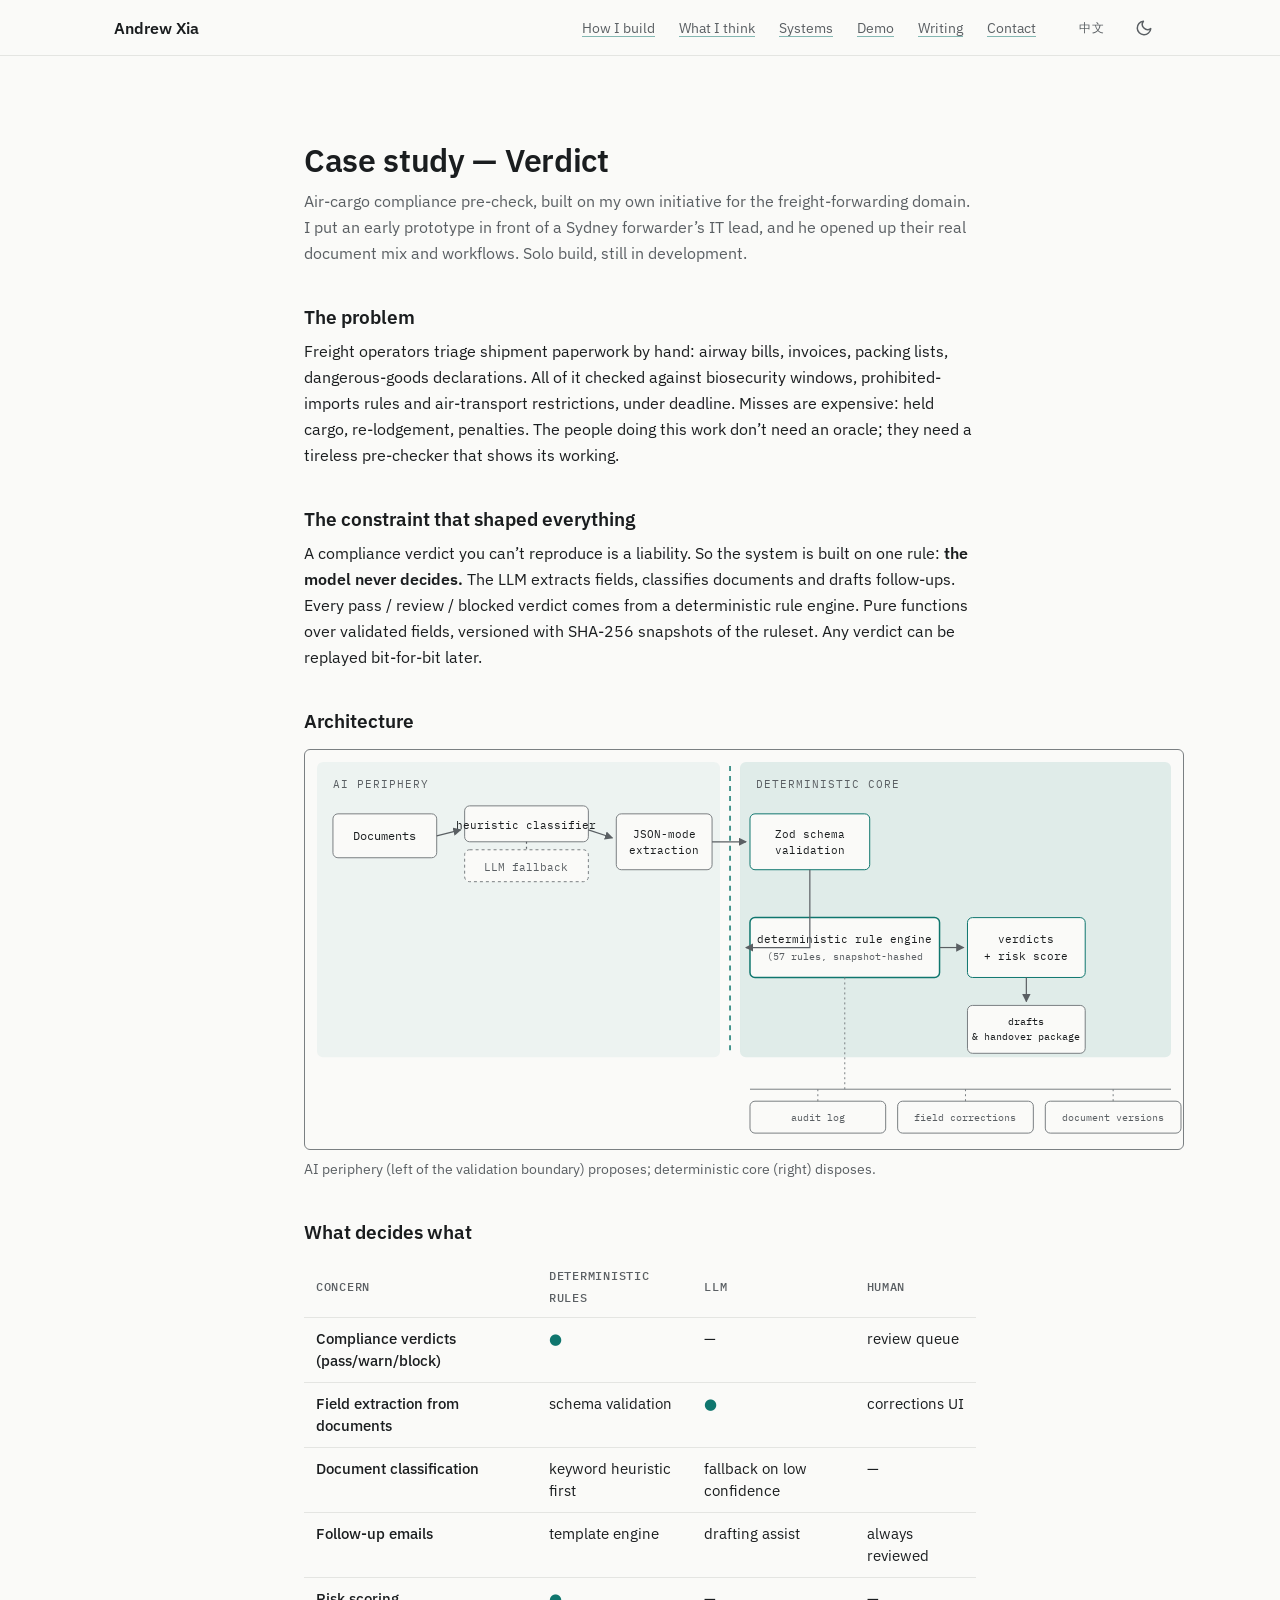
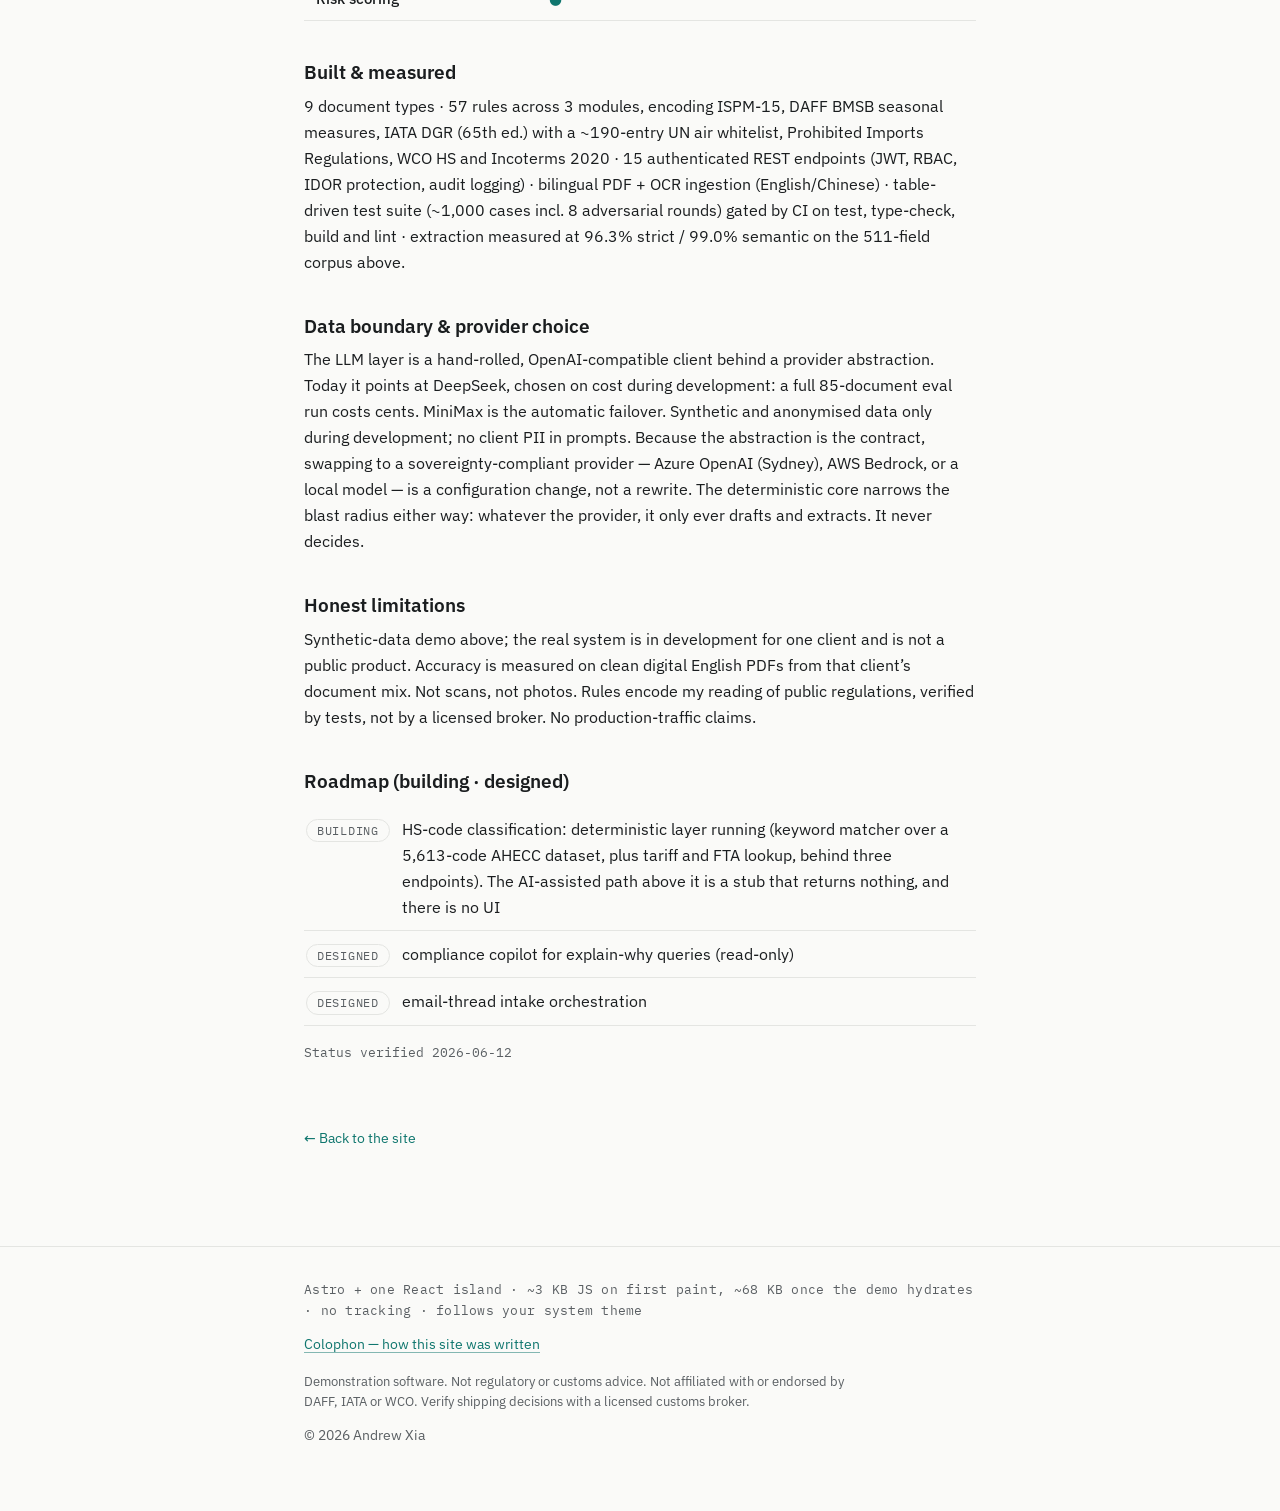
==== commit 32bb9159: "deploy: 首屏改成说人话,页面按四拍重排" ====
--- a/case-study/index.html
+++ b/case-study/index.html
@@ -17,6 +17,6 @@
           /* storage unavailable — stay light */
         }
       })();
-    </script><link rel="stylesheet" href="/_astro/case-study.BgPs1tsn.css">
+    </script><link rel="stylesheet" href="/_astro/case-study.7oMEa3GX.css">
 <style>.cs-more[data-astro-cid-zzz72t2a]{margin:22px 0 0;font-size:15px}
-</style></head> <body> <a class="skip-link" href="#main">Skip to content</a> <header class="site-nav"> <nav class="nav-inner" aria-label="Primary"> <a class="nav-brand" href="/">Andrew Xia</a> <ul class="nav-links"> <li><a href="/#demo" data-spy="demo">Demo</a></li><li><a href="/#projects" data-spy="projects">Systems</a></li><li><a href="/#principles" data-spy="principles">Principles</a></li><li><a href="/#workflow" data-spy="workflow">Workflow</a></li><li><a href="/#writing" data-spy="writing">Writing</a></li><li><a href="/#contact" data-spy="contact">Contact</a></li> </ul> <div class="nav-actions">  <a class="lang-switch mono-label" href="/zh/case-study/" hreflang="zh-Hans" lang="zh-Hans" rel="alternate" aria-label="切换到中文" data-lang-switch>中文</a> <button class="theme-toggle" type="button" data-label-dark="Switch to dark theme" data-label-light="Switch to light theme" aria-label="Switch to dark theme"> <svg class="icon-moon" width="18" height="18" viewBox="0 0 24 24" fill="none" stroke="currentColor" stroke-width="2" stroke-linecap="round" stroke-linejoin="round" aria-hidden="true"><path d="M21 12.79A9 9 0 1 1 11.21 3 7 7 0 0 0 21 12.79z"></path></svg> <svg class="icon-sun" width="18" height="18" viewBox="0 0 24 24" fill="none" stroke="currentColor" stroke-width="2" stroke-linecap="round" stroke-linejoin="round" aria-hidden="true"><circle cx="12" cy="12" r="4"></circle><path d="M12 2v2m0 16v2M4.93 4.93l1.41 1.41m11.32 11.32 1.41 1.41M2 12h2m16 0h2M4.93 19.07l1.41-1.41m11.32-11.32 1.41-1.41"></path></svg> </button>  </div> </nav> </header> <script type="module">const s=document.querySelector(".theme-toggle"),o=document.documentElement,c=()=>{if(!s)return;const e=o.getAttribute("data-theme")==="dark"?s.dataset.labelLight:s.dataset.labelDark;e&&s.setAttribute("aria-label",e)};c();s?.addEventListener("click",()=>{const t=o.getAttribute("data-theme")==="dark";t?o.removeAttribute("data-theme"):o.setAttribute("data-theme","dark");try{localStorage.setItem("theme",t?"light":"dark")}catch{}c()});const l=[...document.querySelectorAll(".nav-links a[data-spy]")],u=new Map(l.map(t=>[t.dataset.spy,t])),i=[...document.querySelectorAll("section[data-section]")].filter(t=>u.has(t.id));if(i.length>0&&"IntersectionObserver"in window){const t=r=>{for(const a of l)r!==null&&a.dataset.spy===r?a.setAttribute("aria-current","true"):a.removeAttribute("aria-current")},e=new Set,d=new IntersectionObserver(r=>{for(const n of r)n.isIntersecting?e.add(n.target.id):e.delete(n.target.id);const a=i.find(n=>e.has(n.id));t(a?a.id:null)},{rootMargin:"-56px 0px -55% 0px"});for(const r of i)d.observe(r)}</script>  <main id="main">  <p class="print-identity">Andrew Xia · https://hh0hh.com</p> <section id="case-study" data-section data-astro-cid-zzz72t2a> <div class="container" data-astro-cid-zzz72t2a> <div class="section-head" data-astro-cid-zzz72t2a> <h2 data-astro-cid-zzz72t2a>Case study — Verdict</h2> <p class="deck" data-astro-cid-zzz72t2a>Air-cargo compliance pre-check, built on my own initiative for the freight-forwarding domain. I put an early prototype in front of a Sydney forwarder’s IT lead, and he opened up their real document mix and workflows. Solo build, still in development.</p> </div> <div class="cs-block prose" data-astro-cid-zzz72t2a> <h3 data-astro-cid-zzz72t2a>The problem</h3> <p data-astro-cid-zzz72t2a>Freight operators triage shipment paperwork by hand: airway bills, invoices, packing lists, dangerous-goods declarations. All of it checked against biosecurity windows, prohibited-imports rules and air-transport restrictions, under deadline. Misses are expensive: held cargo, re-lodgement, penalties. The people doing this work don’t need an oracle; they need a tireless pre-checker that shows its working.</p> </div> <div class="cs-block prose" data-astro-cid-zzz72t2a> <h3 data-astro-cid-zzz72t2a>The constraint that shaped everything</h3> <p data-astro-cid-zzz72t2a>A compliance verdict you can’t reproduce is a liability. So the system is built on one rule: <strong data-astro-cid-zzz72t2a>the model never decides.</strong> The LLM extracts fields, classifies documents and drafts follow-ups. Every pass / review / blocked verdict comes from a deterministic rule engine. Pure functions over validated fields, versioned with SHA-256 snapshots of the ruleset. Any verdict can be replayed bit-for-bit later.</p> </div> <div class="cs-block" data-astro-cid-zzz72t2a> <h3 data-astro-cid-zzz72t2a>Architecture</h3> <figure class="arch-figure"> <div class="arch-scroll" tabindex="0" role="region" aria-label="AI periphery (left of the validation boundary) proposes; deterministic core (right) disposes."> <svg viewBox="0 0 880 400" xmlns="http://www.w3.org/2000/svg" role="img" aria-label="Documents → heuristic classifier → JSON-mode extraction → Zod schema validation → deterministic rule engine (57 rules, snapshot-hashed) → verdicts + risk score → drafts &#38; handover package"> <defs> <marker id="arr" viewBox="0 0 8 8" refX="7" refY="4" markerWidth="7" markerHeight="7" orient="auto-start-reverse"> <path d="M0 0L8 4L0 8z" fill="var(--muted)"></path> </marker> </defs> <!-- zones --> <rect x="12" y="12" width="404" height="296" rx="6" fill="var(--accent)" opacity="0.05"></rect> <rect x="436" y="12" width="432" height="296" rx="6" fill="var(--accent)" opacity="0.11"></rect> <text x="28" y="38" font-family="var(--font-mono)" font-size="11" letter-spacing="1" fill="var(--muted)">AI PERIPHERY</text> <text x="452" y="38" font-family="var(--font-mono)" font-size="11" letter-spacing="1" fill="var(--muted)">DETERMINISTIC CORE</text> <!-- validation boundary --> <line x1="426" y1="16" x2="426" y2="304" stroke="var(--accent)" stroke-width="1.5" stroke-dasharray="5 5"></line> <!-- row 1: AI periphery --> <g font-family="var(--font-mono)" font-size="12" fill="var(--ink)"> <rect x="28" y="64" width="104" height="44" rx="5" fill="var(--bg)" stroke="var(--diagram-stroke)"></rect> <text x="80" y="90" text-anchor="middle">Documents</text> <rect x="160" y="56" width="124" height="36" rx="5" fill="var(--bg)" stroke="var(--diagram-stroke)"></rect> <text x="222" y="79" text-anchor="middle" font-size="11">heuristic classifier</text> <rect x="160" y="100" width="124" height="32" rx="5" fill="var(--bg)" stroke="var(--diagram-stroke)" stroke-dasharray="3 3"></rect> <text x="222" y="121" text-anchor="middle" font-size="11" fill="var(--muted)">LLM fallback</text> <rect x="312" y="64" width="96" height="56" rx="5" fill="var(--bg)" stroke="var(--diagram-stroke)"></rect> <text x="360" y="88" text-anchor="middle" font-size="11">JSON-mode</text> <text x="360" y="104" text-anchor="middle" font-size="11">extraction</text> <!-- row 1: deterministic side --> <rect x="446" y="64" width="120" height="56" rx="5" fill="var(--bg)" stroke="var(--accent)"></rect> <text x="506" y="88" text-anchor="middle" font-size="11">Zod schema</text> <text x="506" y="104" text-anchor="middle" font-size="11">validation</text> <!-- row 2: core --> <rect x="446" y="168" width="190" height="60" rx="5" fill="var(--bg)" stroke="var(--accent)" stroke-width="1.5"></rect> <text x="541" y="193" text-anchor="middle" font-size="11">deterministic rule engine</text> <text x="541" y="210" text-anchor="middle" font-size="10" fill="var(--muted)">(57 rules, snapshot-hashed</text> <rect x="664" y="168" width="118" height="60" rx="5" fill="var(--bg)" stroke="var(--accent)"></rect> <text x="723" y="193" text-anchor="middle" font-size="11">verdicts</text> <text x="723" y="210" text-anchor="middle" font-size="11">+ risk score</text> <rect x="664" y="256" width="118" height="48" rx="5" fill="var(--bg)" stroke="var(--diagram-stroke)"></rect> <text x="723" y="276" text-anchor="middle" font-size="10">drafts</text> <text x="723" y="291" text-anchor="middle" font-size="10">&amp; handover package</text> </g> <!-- arrows --> <g stroke="var(--muted)" stroke-width="1.2" fill="none" marker-end="url(#arr)"> <line x1="132" y1="86" x2="156" y2="80"></line> <line x1="284" y1="80" x2="308" y2="88"></line> <line x1="408" y1="92" x2="442" y2="92"></line> <path d="M506 120 V198 H442"></path> <line x1="636" y1="198" x2="660" y2="198"></line> <line x1="723" y1="228" x2="723" y2="252"></line> </g> <line x1="222" y1="92" x2="222" y2="100" stroke="var(--muted)" stroke-width="1.2" stroke-dasharray="2 3"></line> <!-- side rail --> <g font-family="var(--font-mono)" font-size="10" fill="var(--muted)"> <line x1="446" y1="340" x2="868" y2="340" stroke="var(--diagram-stroke)" stroke-width="1"></line> <g> <rect x="446" y="352" width="136" height="32" rx="5" fill="var(--bg)" stroke="var(--diagram-stroke)"></rect> <text x="514" y="372" text-anchor="middle">audit log</text> <line x1="514" y1="340" x2="514" y2="352" stroke="var(--diagram-stroke)" stroke-dasharray="2 3"></line> </g><g> <rect x="594" y="352" width="136" height="32" rx="5" fill="var(--bg)" stroke="var(--diagram-stroke)"></rect> <text x="662" y="372" text-anchor="middle">field corrections</text> <line x1="662" y1="340" x2="662" y2="352" stroke="var(--diagram-stroke)" stroke-dasharray="2 3"></line> </g><g> <rect x="742" y="352" width="136" height="32" rx="5" fill="var(--bg)" stroke="var(--diagram-stroke)"></rect> <text x="810" y="372" text-anchor="middle">document versions</text> <line x1="810" y1="340" x2="810" y2="352" stroke="var(--diagram-stroke)" stroke-dasharray="2 3"></line> </g> <line x1="541" y1="228" x2="541" y2="340" stroke="var(--diagram-stroke)" stroke-dasharray="2 3"></line> </g> </svg> </div> <figcaption>AI periphery (left of the validation boundary) proposes; deterministic core (right) disposes.</figcaption> </figure> </div> <div class="cs-block" data-astro-cid-zzz72t2a> <h3 data-astro-cid-zzz72t2a>What decides what</h3> <div class="decisions-table-wrap" tabindex="0" role="region" aria-label="What decides what" data-astro-cid-zzz72t2a> <table class="decisions-table" data-astro-cid-zzz72t2a> <thead data-astro-cid-zzz72t2a> <tr data-astro-cid-zzz72t2a> <th scope="col" data-astro-cid-zzz72t2a>Concern</th><th scope="col" data-astro-cid-zzz72t2a>Deterministic rules</th><th scope="col" data-astro-cid-zzz72t2a>LLM</th><th scope="col" data-astro-cid-zzz72t2a>Human</th> </tr> </thead> <tbody data-astro-cid-zzz72t2a> <tr data-astro-cid-zzz72t2a> <td data-astro-cid-zzz72t2a>Compliance verdicts (pass/warn/block)</td><td data-astro-cid-zzz72t2a><span class="dot" data-astro-cid-zzz72t2a>●</span></td><td data-astro-cid-zzz72t2a>—</td><td data-astro-cid-zzz72t2a>review queue</td> </tr><tr data-astro-cid-zzz72t2a> <td data-astro-cid-zzz72t2a>Field extraction from documents</td><td data-astro-cid-zzz72t2a>schema validation</td><td data-astro-cid-zzz72t2a><span class="dot" data-astro-cid-zzz72t2a>●</span></td><td data-astro-cid-zzz72t2a>corrections UI</td> </tr><tr data-astro-cid-zzz72t2a> <td data-astro-cid-zzz72t2a>Document classification</td><td data-astro-cid-zzz72t2a>keyword heuristic first</td><td data-astro-cid-zzz72t2a>fallback on low confidence</td><td data-astro-cid-zzz72t2a>—</td> </tr><tr data-astro-cid-zzz72t2a> <td data-astro-cid-zzz72t2a>Follow-up emails</td><td data-astro-cid-zzz72t2a>template engine</td><td data-astro-cid-zzz72t2a>drafting assist</td><td data-astro-cid-zzz72t2a>always reviewed</td> </tr><tr data-astro-cid-zzz72t2a> <td data-astro-cid-zzz72t2a>Risk scoring</td><td data-astro-cid-zzz72t2a><span class="dot" data-astro-cid-zzz72t2a>●</span></td><td data-astro-cid-zzz72t2a>—</td><td data-astro-cid-zzz72t2a>—</td> </tr> </tbody> </table> </div> </div> <div class="cs-block prose" data-astro-cid-zzz72t2a> <h3 data-astro-cid-zzz72t2a>Built &amp; measured</h3> <p data-astro-cid-zzz72t2a>9 document types · 57 rules across 3 modules, encoding ISPM-15, DAFF BMSB seasonal measures, IATA DGR (65th ed.) with a ~190-entry UN air whitelist, Prohibited Imports Regulations, WCO HS and Incoterms 2020 · 15 authenticated REST endpoints (JWT, RBAC, IDOR protection, audit logging) · bilingual PDF + OCR ingestion (English/Chinese) · table-driven test suite (~1,000 cases incl. 8 adversarial rounds) gated by CI on test, type-check, build and lint · extraction measured at 96.3% strict / 99.0% semantic on the 511-field corpus above.</p> </div> <div class="cs-block prose" data-astro-cid-zzz72t2a> <h3 data-astro-cid-zzz72t2a>Data boundary &amp; provider choice</h3> <p data-astro-cid-zzz72t2a>The LLM layer is a hand-rolled, OpenAI-compatible client behind a provider abstraction. Today it points at DeepSeek, chosen on cost during development: a full 85-document eval run costs cents. MiniMax is the automatic failover. Synthetic and anonymised data only during development; no client PII in prompts. Because the abstraction is the contract, swapping to a sovereignty-compliant provider — Azure OpenAI (Sydney), AWS Bedrock, or a local model — is a configuration change, not a rewrite. The deterministic core narrows the blast radius either way: whatever the provider, it only ever drafts and extracts. It never decides.</p> </div> <div class="cs-block prose" data-astro-cid-zzz72t2a> <h3 data-astro-cid-zzz72t2a>Honest limitations</h3> <p data-astro-cid-zzz72t2a>Synthetic-data demo above; the real system is in development for one client and is not a public product. Accuracy is measured on clean digital English PDFs from that client’s document mix. Not scans, not photos. Rules encode my reading of public regulations, verified by tests, not by a licensed broker. No production-traffic claims.</p> </div> <div class="cs-block" data-astro-cid-zzz72t2a> <h3 data-astro-cid-zzz72t2a>Roadmap (building · designed)</h3> <ul class="roadmap-list" data-astro-cid-zzz72t2a> <li data-astro-cid-zzz72t2a> <span class="status-chip" data-astro-cid-zzz72t2a>building</span> <span data-astro-cid-zzz72t2a>HS-code classification: deterministic layer running (keyword matcher over a 5,613-code AHECC dataset, plus tariff and FTA lookup, behind three endpoints). The AI-assisted path above it is a stub that returns nothing, and there is no UI</span> </li><li data-astro-cid-zzz72t2a> <span class="status-chip" data-astro-cid-zzz72t2a>designed</span> <span data-astro-cid-zzz72t2a>compliance copilot for explain-why queries (read-only)</span> </li><li data-astro-cid-zzz72t2a> <span class="status-chip" data-astro-cid-zzz72t2a>designed</span> <span data-astro-cid-zzz72t2a>email-thread intake orchestration</span> </li> </ul> <p class="roadmap-verified" data-astro-cid-zzz72t2a>Status verified 2026-06-12</p> </div>  </div> </section>  <div class="container"> <a class="backlink" href="/">← Back to the site</a> </div> </main>  <footer class="site-footer"> <div class="container"> <p class="stack-line">Astro + one React island · ~3 KB JS on first paint, ~68 KB once the demo hydrates · no tracking · follows your system theme</p> <p><a href="/colophon/">Colophon — how this site was written</a></p> <p class="disclaimer">Demonstration software. Not regulatory or customs advice. Not affiliated with or endorsed by DAFF, IATA or WCO. Verify shipping decisions with a licensed customs broker.</p> <p>© 2026 Andrew Xia</p> </div> </footer> </body></html>+</style></head> <body> <a class="skip-link" href="#main">Skip to content</a> <header class="site-nav"> <nav class="nav-inner" aria-label="Primary"> <a class="nav-brand" href="/">Andrew Xia</a> <ul class="nav-links"> <li><a href="/#workflow" data-spy="workflow">How I build</a></li><li><a href="/#principles" data-spy="principles">What I think</a></li><li><a href="/#projects" data-spy="projects">Systems</a></li><li><a href="/#demo" data-spy="demo">Demo</a></li><li><a href="/#writing" data-spy="writing">Writing</a></li><li><a href="/#contact" data-spy="contact">Contact</a></li> </ul> <div class="nav-actions">  <a class="lang-switch mono-label" href="/zh/case-study/" hreflang="zh-Hans" lang="zh-Hans" rel="alternate" aria-label="切换到中文" data-lang-switch>中文</a> <button class="theme-toggle" type="button" data-label-dark="Switch to dark theme" data-label-light="Switch to light theme" aria-label="Switch to dark theme"> <svg class="icon-moon" width="18" height="18" viewBox="0 0 24 24" fill="none" stroke="currentColor" stroke-width="2" stroke-linecap="round" stroke-linejoin="round" aria-hidden="true"><path d="M21 12.79A9 9 0 1 1 11.21 3 7 7 0 0 0 21 12.79z"></path></svg> <svg class="icon-sun" width="18" height="18" viewBox="0 0 24 24" fill="none" stroke="currentColor" stroke-width="2" stroke-linecap="round" stroke-linejoin="round" aria-hidden="true"><circle cx="12" cy="12" r="4"></circle><path d="M12 2v2m0 16v2M4.93 4.93l1.41 1.41m11.32 11.32 1.41 1.41M2 12h2m16 0h2M4.93 19.07l1.41-1.41m11.32-11.32 1.41-1.41"></path></svg> </button>  </div> </nav> </header> <script type="module">const s=document.querySelector(".theme-toggle"),o=document.documentElement,c=()=>{if(!s)return;const e=o.getAttribute("data-theme")==="dark"?s.dataset.labelLight:s.dataset.labelDark;e&&s.setAttribute("aria-label",e)};c();s?.addEventListener("click",()=>{const t=o.getAttribute("data-theme")==="dark";t?o.removeAttribute("data-theme"):o.setAttribute("data-theme","dark");try{localStorage.setItem("theme",t?"light":"dark")}catch{}c()});const l=[...document.querySelectorAll(".nav-links a[data-spy]")],u=new Map(l.map(t=>[t.dataset.spy,t])),i=[...document.querySelectorAll("section[data-section]")].filter(t=>u.has(t.id));if(i.length>0&&"IntersectionObserver"in window){const t=r=>{for(const a of l)r!==null&&a.dataset.spy===r?a.setAttribute("aria-current","true"):a.removeAttribute("aria-current")},e=new Set,d=new IntersectionObserver(r=>{for(const n of r)n.isIntersecting?e.add(n.target.id):e.delete(n.target.id);const a=i.find(n=>e.has(n.id));t(a?a.id:null)},{rootMargin:"-56px 0px -55% 0px"});for(const r of i)d.observe(r)}</script>  <main id="main">  <p class="print-identity">Andrew Xia · https://hh0hh.com</p> <section id="case-study" data-section data-astro-cid-zzz72t2a> <div class="container" data-astro-cid-zzz72t2a> <div class="section-head" data-astro-cid-zzz72t2a> <h2 data-astro-cid-zzz72t2a>Case study — Verdict</h2> <p class="deck" data-astro-cid-zzz72t2a>Air-cargo compliance pre-check, built on my own initiative for the freight-forwarding domain. I put an early prototype in front of a Sydney forwarder’s IT lead, and he opened up their real document mix and workflows. Solo build, still in development.</p> </div> <div class="cs-block prose" data-astro-cid-zzz72t2a> <h3 data-astro-cid-zzz72t2a>The problem</h3> <p data-astro-cid-zzz72t2a>Freight operators triage shipment paperwork by hand: airway bills, invoices, packing lists, dangerous-goods declarations. All of it checked against biosecurity windows, prohibited-imports rules and air-transport restrictions, under deadline. Misses are expensive: held cargo, re-lodgement, penalties. The people doing this work don’t need an oracle; they need a tireless pre-checker that shows its working.</p> </div> <div class="cs-block prose" data-astro-cid-zzz72t2a> <h3 data-astro-cid-zzz72t2a>The constraint that shaped everything</h3> <p data-astro-cid-zzz72t2a>A compliance verdict you can’t reproduce is a liability. So the system is built on one rule: <strong data-astro-cid-zzz72t2a>the model never decides.</strong> The LLM extracts fields, classifies documents and drafts follow-ups. Every pass / review / blocked verdict comes from a deterministic rule engine. Pure functions over validated fields, versioned with SHA-256 snapshots of the ruleset. Any verdict can be replayed bit-for-bit later.</p> </div> <div class="cs-block" data-astro-cid-zzz72t2a> <h3 data-astro-cid-zzz72t2a>Architecture</h3> <figure class="arch-figure"> <div class="arch-scroll" tabindex="0" role="region" aria-label="AI periphery (left of the validation boundary) proposes; deterministic core (right) disposes."> <svg viewBox="0 0 880 400" xmlns="http://www.w3.org/2000/svg" role="img" aria-label="Documents → heuristic classifier → JSON-mode extraction → Zod schema validation → deterministic rule engine (57 rules, snapshot-hashed) → verdicts + risk score → drafts &#38; handover package"> <defs> <marker id="arr" viewBox="0 0 8 8" refX="7" refY="4" markerWidth="7" markerHeight="7" orient="auto-start-reverse"> <path d="M0 0L8 4L0 8z" fill="var(--muted)"></path> </marker> </defs> <!-- zones --> <rect x="12" y="12" width="404" height="296" rx="6" fill="var(--accent)" opacity="0.05"></rect> <rect x="436" y="12" width="432" height="296" rx="6" fill="var(--accent)" opacity="0.11"></rect> <text x="28" y="38" font-family="var(--font-mono)" font-size="11" letter-spacing="1" fill="var(--muted)">AI PERIPHERY</text> <text x="452" y="38" font-family="var(--font-mono)" font-size="11" letter-spacing="1" fill="var(--muted)">DETERMINISTIC CORE</text> <!-- validation boundary --> <line x1="426" y1="16" x2="426" y2="304" stroke="var(--accent)" stroke-width="1.5" stroke-dasharray="5 5"></line> <!-- row 1: AI periphery --> <g font-family="var(--font-mono)" font-size="12" fill="var(--ink)"> <rect x="28" y="64" width="104" height="44" rx="5" fill="var(--bg)" stroke="var(--diagram-stroke)"></rect> <text x="80" y="90" text-anchor="middle">Documents</text> <rect x="160" y="56" width="124" height="36" rx="5" fill="var(--bg)" stroke="var(--diagram-stroke)"></rect> <text x="222" y="79" text-anchor="middle" font-size="11">heuristic classifier</text> <rect x="160" y="100" width="124" height="32" rx="5" fill="var(--bg)" stroke="var(--diagram-stroke)" stroke-dasharray="3 3"></rect> <text x="222" y="121" text-anchor="middle" font-size="11" fill="var(--muted)">LLM fallback</text> <rect x="312" y="64" width="96" height="56" rx="5" fill="var(--bg)" stroke="var(--diagram-stroke)"></rect> <text x="360" y="88" text-anchor="middle" font-size="11">JSON-mode</text> <text x="360" y="104" text-anchor="middle" font-size="11">extraction</text> <!-- row 1: deterministic side --> <rect x="446" y="64" width="120" height="56" rx="5" fill="var(--bg)" stroke="var(--accent)"></rect> <text x="506" y="88" text-anchor="middle" font-size="11">Zod schema</text> <text x="506" y="104" text-anchor="middle" font-size="11">validation</text> <!-- row 2: core --> <rect x="446" y="168" width="190" height="60" rx="5" fill="var(--bg)" stroke="var(--accent)" stroke-width="1.5"></rect> <text x="541" y="193" text-anchor="middle" font-size="11">deterministic rule engine</text> <text x="541" y="210" text-anchor="middle" font-size="10" fill="var(--muted)">(57 rules, snapshot-hashed</text> <rect x="664" y="168" width="118" height="60" rx="5" fill="var(--bg)" stroke="var(--accent)"></rect> <text x="723" y="193" text-anchor="middle" font-size="11">verdicts</text> <text x="723" y="210" text-anchor="middle" font-size="11">+ risk score</text> <rect x="664" y="256" width="118" height="48" rx="5" fill="var(--bg)" stroke="var(--diagram-stroke)"></rect> <text x="723" y="276" text-anchor="middle" font-size="10">drafts</text> <text x="723" y="291" text-anchor="middle" font-size="10">&amp; handover package</text> </g> <!-- arrows --> <g stroke="var(--muted)" stroke-width="1.2" fill="none" marker-end="url(#arr)"> <line x1="132" y1="86" x2="156" y2="80"></line> <line x1="284" y1="80" x2="308" y2="88"></line> <line x1="408" y1="92" x2="442" y2="92"></line> <path d="M506 120 V198 H442"></path> <line x1="636" y1="198" x2="660" y2="198"></line> <line x1="723" y1="228" x2="723" y2="252"></line> </g> <line x1="222" y1="92" x2="222" y2="100" stroke="var(--muted)" stroke-width="1.2" stroke-dasharray="2 3"></line> <!-- side rail --> <g font-family="var(--font-mono)" font-size="10" fill="var(--muted)"> <line x1="446" y1="340" x2="868" y2="340" stroke="var(--diagram-stroke)" stroke-width="1"></line> <g> <rect x="446" y="352" width="136" height="32" rx="5" fill="var(--bg)" stroke="var(--diagram-stroke)"></rect> <text x="514" y="372" text-anchor="middle">audit log</text> <line x1="514" y1="340" x2="514" y2="352" stroke="var(--diagram-stroke)" stroke-dasharray="2 3"></line> </g><g> <rect x="594" y="352" width="136" height="32" rx="5" fill="var(--bg)" stroke="var(--diagram-stroke)"></rect> <text x="662" y="372" text-anchor="middle">field corrections</text> <line x1="662" y1="340" x2="662" y2="352" stroke="var(--diagram-stroke)" stroke-dasharray="2 3"></line> </g><g> <rect x="742" y="352" width="136" height="32" rx="5" fill="var(--bg)" stroke="var(--diagram-stroke)"></rect> <text x="810" y="372" text-anchor="middle">document versions</text> <line x1="810" y1="340" x2="810" y2="352" stroke="var(--diagram-stroke)" stroke-dasharray="2 3"></line> </g> <line x1="541" y1="228" x2="541" y2="340" stroke="var(--diagram-stroke)" stroke-dasharray="2 3"></line> </g> </svg> </div> <figcaption>AI periphery (left of the validation boundary) proposes; deterministic core (right) disposes.</figcaption> </figure> </div> <div class="cs-block" data-astro-cid-zzz72t2a> <h3 data-astro-cid-zzz72t2a>What decides what</h3> <div class="decisions-table-wrap" tabindex="0" role="region" aria-label="What decides what" data-astro-cid-zzz72t2a> <table class="decisions-table" data-astro-cid-zzz72t2a> <thead data-astro-cid-zzz72t2a> <tr data-astro-cid-zzz72t2a> <th scope="col" data-astro-cid-zzz72t2a>Concern</th><th scope="col" data-astro-cid-zzz72t2a>Deterministic rules</th><th scope="col" data-astro-cid-zzz72t2a>LLM</th><th scope="col" data-astro-cid-zzz72t2a>Human</th> </tr> </thead> <tbody data-astro-cid-zzz72t2a> <tr data-astro-cid-zzz72t2a> <td data-astro-cid-zzz72t2a>Compliance verdicts (pass/warn/block)</td><td data-astro-cid-zzz72t2a><span class="dot" data-astro-cid-zzz72t2a>●</span></td><td data-astro-cid-zzz72t2a>—</td><td data-astro-cid-zzz72t2a>review queue</td> </tr><tr data-astro-cid-zzz72t2a> <td data-astro-cid-zzz72t2a>Field extraction from documents</td><td data-astro-cid-zzz72t2a>schema validation</td><td data-astro-cid-zzz72t2a><span class="dot" data-astro-cid-zzz72t2a>●</span></td><td data-astro-cid-zzz72t2a>corrections UI</td> </tr><tr data-astro-cid-zzz72t2a> <td data-astro-cid-zzz72t2a>Document classification</td><td data-astro-cid-zzz72t2a>keyword heuristic first</td><td data-astro-cid-zzz72t2a>fallback on low confidence</td><td data-astro-cid-zzz72t2a>—</td> </tr><tr data-astro-cid-zzz72t2a> <td data-astro-cid-zzz72t2a>Follow-up emails</td><td data-astro-cid-zzz72t2a>template engine</td><td data-astro-cid-zzz72t2a>drafting assist</td><td data-astro-cid-zzz72t2a>always reviewed</td> </tr><tr data-astro-cid-zzz72t2a> <td data-astro-cid-zzz72t2a>Risk scoring</td><td data-astro-cid-zzz72t2a><span class="dot" data-astro-cid-zzz72t2a>●</span></td><td data-astro-cid-zzz72t2a>—</td><td data-astro-cid-zzz72t2a>—</td> </tr> </tbody> </table> </div> </div> <div class="cs-block prose" data-astro-cid-zzz72t2a> <h3 data-astro-cid-zzz72t2a>Built &amp; measured</h3> <p data-astro-cid-zzz72t2a>9 document types · 57 rules across 3 modules, encoding ISPM-15, DAFF BMSB seasonal measures, IATA DGR (65th ed.) with a ~190-entry UN air whitelist, Prohibited Imports Regulations, WCO HS and Incoterms 2020 · 15 authenticated REST endpoints (JWT, RBAC, IDOR protection, audit logging) · bilingual PDF + OCR ingestion (English/Chinese) · table-driven test suite (~1,000 cases incl. 8 adversarial rounds) gated by CI on test, type-check, build and lint · extraction measured at 96.3% strict / 99.0% semantic on the 511-field corpus above.</p> </div> <div class="cs-block prose" data-astro-cid-zzz72t2a> <h3 data-astro-cid-zzz72t2a>Data boundary &amp; provider choice</h3> <p data-astro-cid-zzz72t2a>The LLM layer is a hand-rolled, OpenAI-compatible client behind a provider abstraction. Today it points at DeepSeek, chosen on cost during development: a full 85-document eval run costs cents. MiniMax is the automatic failover. Synthetic and anonymised data only during development; no client PII in prompts. Because the abstraction is the contract, swapping to a sovereignty-compliant provider — Azure OpenAI (Sydney), AWS Bedrock, or a local model — is a configuration change, not a rewrite. The deterministic core narrows the blast radius either way: whatever the provider, it only ever drafts and extracts. It never decides.</p> </div> <div class="cs-block prose" data-astro-cid-zzz72t2a> <h3 data-astro-cid-zzz72t2a>Honest limitations</h3> <p data-astro-cid-zzz72t2a>Synthetic-data demo above; the real system is in development for one client and is not a public product. Accuracy is measured on clean digital English PDFs from that client’s document mix. Not scans, not photos. Rules encode my reading of public regulations, verified by tests, not by a licensed broker. No production-traffic claims.</p> </div> <div class="cs-block" data-astro-cid-zzz72t2a> <h3 data-astro-cid-zzz72t2a>Roadmap (building · designed)</h3> <ul class="roadmap-list" data-astro-cid-zzz72t2a> <li data-astro-cid-zzz72t2a> <span class="status-chip" data-astro-cid-zzz72t2a>building</span> <span data-astro-cid-zzz72t2a>HS-code classification: deterministic layer running (keyword matcher over a 5,613-code AHECC dataset, plus tariff and FTA lookup, behind three endpoints). The AI-assisted path above it is a stub that returns nothing, and there is no UI</span> </li><li data-astro-cid-zzz72t2a> <span class="status-chip" data-astro-cid-zzz72t2a>designed</span> <span data-astro-cid-zzz72t2a>compliance copilot for explain-why queries (read-only)</span> </li><li data-astro-cid-zzz72t2a> <span class="status-chip" data-astro-cid-zzz72t2a>designed</span> <span data-astro-cid-zzz72t2a>email-thread intake orchestration</span> </li> </ul> <p class="roadmap-verified" data-astro-cid-zzz72t2a>Status verified 2026-06-12</p> </div>  </div> </section>  <div class="container"> <a class="backlink" href="/">← Back to the site</a> </div> </main>  <footer class="site-footer"> <div class="container"> <p class="stack-line">Astro + one React island · ~3 KB JS on first paint, ~68 KB once the demo hydrates · no tracking · follows your system theme</p> <p><a href="/colophon/">Colophon — how this site was written</a></p> <p class="disclaimer">Demonstration software. Not regulatory or customs advice. Not affiliated with or endorsed by DAFF, IATA or WCO. Verify shipping decisions with a licensed customs broker.</p> <p>© 2026 Andrew Xia</p> </div> </footer> </body></html>
--- a/_astro/case-study.7oMEa3GX.css
+++ b/_astro/case-study.7oMEa3GX.css
@@ -0,0 +1 @@
+:root{--bg: #FAFAF8;--ink: #1A1D1F;--muted: #5A5F63;--hairline: #E4E5E2;--accent: #0F766E;--accent-ink-on: #FFFFFF;--pass: #15803D;--fail: #B91C1C;--warn: #B45309;--radius: 6px;--shadow: 0 1px 2px rgba(0, 0, 0, .06);--accent-hover: #0E6C65;--row-hover: #F1F1EE;--flash: rgba(15, 118, 110, .16);--code-bg: #F3F3F0;--badge-bg: rgba(250, 250, 248, .92);--diagram-stroke: #7A7F82;--font-sans: "IBM Plex Sans", "Plex Sans Fallback", system-ui, sans-serif;--font-mono: "IBM Plex Mono", "Plex Mono Fallback", ui-monospace, "Cascadia Mono", monospace}[data-theme=dark]{--bg: #0E1113;--ink: #E7E9E8;--muted: #9BA1A3;--hairline: #23282B;--accent: #2DD4BF;--accent-ink-on: #0E1113;--pass: #4ADE80;--fail: #F87171;--warn: #FBBF24;--shadow: 0 1px 2px rgba(0, 0, 0, .5);--accent-hover: #29C3B0;--row-hover: #161B1E;--flash: rgba(45, 212, 191, .14);--code-bg: #14181B;--badge-bg: rgba(14, 17, 19, .92);--diagram-stroke: #6E7377}@font-face{font-family:IBM Plex Sans;font-style:normal;font-weight:400;font-display:swap;src:url(/fonts/ibm-plex-sans-latin-400-normal.woff2) format("woff2")}@font-face{font-family:IBM Plex Sans;font-style:normal;font-weight:500;font-display:swap;src:url(/fonts/ibm-plex-sans-latin-500-normal.woff2) format("woff2")}@font-face{font-family:IBM Plex Sans;font-style:normal;font-weight:600;font-display:swap;src:url(/fonts/ibm-plex-sans-latin-600-normal.woff2) format("woff2")}@font-face{font-family:IBM Plex Mono;font-style:normal;font-weight:400;font-display:swap;src:url(/fonts/ibm-plex-mono-latin-400-normal.woff2) format("woff2")}@font-face{font-family:IBM Plex Mono;font-style:normal;font-weight:500;font-display:swap;src:url(/fonts/ibm-plex-mono-latin-500-normal.woff2) format("woff2")}@font-face{font-family:Plex Sans Fallback;src:local("Arial"),local("Helvetica Neue");size-adjust:100.5%;ascent-override:102%;descent-override:27.5%;line-gap-override:0%}@font-face{font-family:Plex Mono Fallback;src:local("Courier New");size-adjust:100%;ascent-override:102%;descent-override:27.5%;line-gap-override:0%}html[lang^=zh]{--font-sans: "IBM Plex Sans", "Plex Sans Fallback", system-ui, "PingFang SC", "Hiragino Sans GB", "Microsoft YaHei UI", "Microsoft YaHei", "Source Han Sans SC", "Noto Sans CJK SC", "Noto Sans SC", sans-serif;--font-mono: "IBM Plex Mono", "Plex Mono Fallback", ui-monospace, "Cascadia Mono", "PingFang SC", "Microsoft YaHei UI", "Noto Sans SC", monospace}html[lang^=zh] body{font-size:17px;line-height:1.85}html[lang^=zh] h2{letter-spacing:0}html[lang^=zh] :is(h1,h2,h3){text-wrap:balance}html[lang^=zh] :is(p,li,td,dd){line-break:strict;overflow-wrap:break-word}html[lang^=zh] .prose{max-width:36em}html[lang^=zh] :is(.mono-label,.proof-strip,th,.status-chip,.lang-switch){text-transform:none;letter-spacing:0;font-size:13px}*,*:before,*:after{box-sizing:border-box}html{scroll-behavior:smooth;scroll-padding-top:72px;-webkit-text-size-adjust:100%;-webkit-tap-highlight-color:color-mix(in srgb,var(--accent) 16%,transparent)}body{margin:0;background:var(--bg);color:var(--ink);font-family:var(--font-sans);font-size:16px;line-height:1.625;font-weight:400}img,svg{display:block;max-width:100%}h1,h2,h3{margin:0;font-weight:600;line-height:1.25}h1{font-size:clamp(32px,4vw,44px)}h2{font-size:clamp(26px,3vw,32px);letter-spacing:-.01em}h3{font-size:19px}p{margin:0 0 16px}.prose{max-width:70ch}.mono{font-family:var(--font-mono)}.mono-label{font-family:var(--font-mono);font-size:12px;font-weight:500;line-height:1.5;letter-spacing:.06em;text-transform:uppercase}.muted{color:var(--muted)}small,.small{font-size:14px;line-height:22px}a{color:var(--accent);text-decoration:none;transition:color .15s ease}.prose a,p a,li a,td a{text-decoration:underline;text-decoration-thickness:1px;text-underline-offset:3px;text-decoration-color:color-mix(in srgb,var(--accent) 50%,transparent)}a:hover{text-decoration:underline;text-decoration-color:var(--accent)}:focus-visible{outline:2px solid var(--accent);outline-offset:2px;border-radius:2px}button{font:inherit;color:inherit;background:none;border:none;padding:0;cursor:pointer}.btn{display:inline-flex;align-items:center;gap:8px;padding:10px 18px;border-radius:var(--radius);border:1px solid var(--accent);font-weight:500;font-size:15px;line-height:22px;transition:background-color .15s ease,color .15s ease,border-color .15s ease}.btn-primary{background:var(--accent);color:var(--accent-ink-on)}.btn-primary:hover{background:var(--accent-hover);border-color:var(--accent-hover);text-decoration:none}.btn-secondary{color:var(--accent);background:transparent}.btn-secondary:hover{background:var(--row-hover);text-decoration:none}.btn-primary:active{background:var(--accent-hover);border-color:var(--accent-hover)}.btn-secondary:active{background:var(--row-hover)}.container{max-width:720px;margin-inline:auto;padding-inline:24px}.container-wide{max-width:1100px;margin-inline:auto;padding-inline:24px}section[data-section]{padding-block:84px 0}section[data-section]>.container>:last-child{margin-bottom:0}main{padding-bottom:96px}@media(max-width:767px){section[data-section]{padding-block:64px 0}main{padding-bottom:64px}}.section-head{margin-bottom:32px}.section-head h2{scroll-margin-top:80px}main :is(a[href],button,summary,[tabindex="0"]){scroll-margin-top:80px}.deck{margin:8px 0 0;color:var(--muted);max-width:70ch}.hairline-top{border-top:1px solid var(--hairline)}.print-identity{display:none}.skip-link{position:absolute;left:16px;top:-64px;z-index:100;padding:8px 16px;background:var(--accent);color:var(--accent-ink-on);border-radius:var(--radius);transition:top .15s ease}.skip-link:focus{top:12px;text-decoration:none}.site-nav{position:sticky;top:0;z-index:50;height:56px;background:var(--bg);border-bottom:1px solid var(--hairline)}.site-nav .nav-inner{max-width:1100px;margin-inline:auto;padding-inline:24px;height:56px;display:flex;align-items:center;gap:24px}.nav-brand{font-weight:600;color:var(--ink);margin-right:auto;white-space:nowrap}.nav-brand:hover{text-decoration:none;color:var(--accent)}.nav-links{display:flex;align-items:center;gap:4px;list-style:none;margin:0;padding:0;overflow-x:auto;scrollbar-width:none}.nav-links::-webkit-scrollbar{display:none}.nav-links a{display:inline-block;padding:6px 10px;border-radius:var(--radius);color:var(--muted);font-size:14px;white-space:nowrap}.nav-links a:hover,.nav-links a:active{color:var(--ink);text-decoration:none;background:var(--row-hover)}.nav-links a[aria-current=true]{color:var(--accent);font-weight:500}.nav-actions{display:flex;align-items:center;gap:8px}.nav-resume{padding:6px 14px;font-size:14px}.lang-switch{display:inline-flex;align-items:center;justify-content:center;min-width:44px;height:44px;padding:0 8px;border-radius:var(--radius);color:var(--muted);transition:color .15s ease,background-color .15s ease}.lang-switch:hover,.lang-switch:active{color:var(--ink);text-decoration:none;background:var(--row-hover)}.theme-toggle{width:44px;height:44px;display:inline-flex;align-items:center;justify-content:center;border-radius:var(--radius);color:var(--muted);transition:color .15s ease,background-color .15s ease}.theme-toggle:hover,.theme-toggle:active{color:var(--ink);background:var(--row-hover)}.theme-toggle .icon-sun,.theme-toggle .icon-moon{display:none}:root:not([data-theme=dark]) .theme-toggle .icon-moon{display:block}[data-theme=dark] .theme-toggle .icon-sun{display:block}@media(max-width:860px){html{scroll-padding-top:108px}.site-nav{height:auto}.site-nav .nav-inner{height:auto;min-height:56px;flex-wrap:wrap;row-gap:0;column-gap:12px}.nav-links{order:3;flex-basis:100%;margin-inline:-24px;padding:6px 24px;border-top:1px solid var(--hairline);gap:2px}main :is(a[href],button,summary,[tabindex="0"]),.section-head h2{scroll-margin-top:116px}}.hero{padding-block:80px 36px}.hero .kicker{color:var(--accent);font-size:14px;margin-bottom:18px}.hero h1{font-size:clamp(34px,5.2vw,58px);line-height:1.08;letter-spacing:-.02em;margin-bottom:20px;max-width:18ch}.hero .tagline{font-size:clamp(17px,1.5vw,20px);font-weight:400;line-height:1.55;color:var(--text);max-width:54ch;margin:0 0 32px}.hero .subline{color:var(--muted);max-width:62ch;margin-bottom:32px}.hero-ctas{display:flex;flex-wrap:wrap;gap:12px;align-items:center;margin-bottom:40px}.proof-strip-wrap{border-top:1px solid var(--hairline);padding-top:22px}.proof-strip{list-style:none;margin:0;padding:0;display:grid;gap:10px;max-width:62ch}.proof-strip li{font-size:15px;line-height:1.5;color:var(--muted)}.proof-strip li:first-line{color:var(--text)}@media(max-width:560px){.proof-strip{flex-direction:column;align-items:flex-start;gap:6px}.proof-strip span[aria-hidden=true]{display:none}.decisions-table-wrap:after,.arch-scroll:after,.nav-links:after{content:"";position:absolute;top:0;right:0;bottom:0;width:48px;pointer-events:none;background:linear-gradient(to right,transparent,var(--bg))}.decisions-table-wrap,.arch-scroll,.nav-links{position:relative}}.decisions-table-wrap:focus-visible,.arch-scroll:focus-visible{outline:2px solid var(--accent);outline-offset:2px}.signpost{margin-top:24px;font-size:14px;color:var(--muted)}table{width:100%;border-collapse:collapse;font-size:15px;line-height:22px}th{text-align:left;font-family:var(--font-mono);font-size:12px;font-weight:500;letter-spacing:.06em;text-transform:uppercase;color:var(--muted);padding:8px 12px;border-bottom:1px solid var(--hairline)}td{padding:10px 12px;border-bottom:1px solid var(--hairline);vertical-align:top}tbody tr{transition:background-color .15s ease}tbody tr:hover{background:var(--row-hover)}details{border:1px solid var(--hairline);border-radius:var(--radius);margin-bottom:12px}summary{cursor:pointer;padding:12px 16px;font-weight:500;font-size:15px;color:var(--accent);list-style:none;transition:background-color .15s ease}summary:hover{background:var(--row-hover)}summary::-webkit-details-marker{display:none}summary:before{content:"▸";display:inline-block;margin-right:10px;color:var(--muted);transition:transform .15s ease}details[open]>summary:before{transform:rotate(90deg)}details .details-body{padding:16px;border-top:1px solid var(--hairline)}.cs-block{margin-top:40px}.cs-block h3{margin-bottom:12px}.cs-lead{font-size:17px;line-height:27px}.decisions-table-wrap{overflow-x:auto}.decisions-table td:first-child{font-weight:500}.decisions-table .dot{color:var(--accent);font-weight:600}.arch-figure{margin:16px 0 0;width:min(880px,100vw - 48px);margin-inline:auto}.arch-figure svg{width:100%;height:auto;border:1px solid var(--diagram-stroke);border-radius:var(--radius)}@media(max-width:760px){.arch-scroll{overflow-x:auto;-webkit-overflow-scrolling:touch}.arch-scroll svg{min-width:720px}}.arch-figure figcaption{margin-top:8px;font-size:14px;color:var(--muted)}.roadmap-list{list-style:none;margin:0 0 16px;padding:0}.roadmap-list li{display:flex;align-items:baseline;gap:12px;padding:10px 2px;border-bottom:1px solid var(--hairline)}.status-chip{flex:0 0 auto;font-family:var(--font-mono);font-size:12px;letter-spacing:.06em;text-transform:uppercase;color:var(--muted);border:1px solid var(--hairline);border-radius:999px;padding:1px 10px}.roadmap-verified{font-family:var(--font-mono);font-size:13px;color:var(--muted)}@media screen{.cs-block.roadmap-compact h3{margin-bottom:8px}.roadmap-compact .roadmap-list{margin-bottom:6px}.roadmap-compact .roadmap-list li{padding:5px 2px;font-size:14px;line-height:1.5}.roadmap-compact .roadmap-verified{margin:0}}.workflow-steps{counter-reset:step;display:grid;grid-template-columns:repeat(5,1fr);gap:16px;list-style:none;margin:0 0 24px;padding:0}.workflow-steps li{counter-increment:step;border-top:2px solid var(--accent);padding-top:12px}.workflow-steps li:before{content:counter(step,decimal-leading-zero);display:block;font-family:var(--font-mono);font-size:12px;color:var(--muted);margin-bottom:8px}.workflow-steps strong{display:block;margin-bottom:4px}.workflow-steps p{margin:0;font-size:14px;line-height:22px;color:var(--muted)}@media(max-width:860px){.workflow-steps{grid-template-columns:1fr}}.dev-log{font-family:var(--font-mono);font-size:13px;line-height:21px;background:var(--code-bg);border:1px solid var(--hairline);border-radius:var(--radius);padding:16px;margin:0 0 24px;white-space:pre-wrap}.dev-log-pending{border-style:dashed;color:var(--muted)}.workflow-links{font-size:15px}.projects-rows{border-top:1px solid var(--hairline)}.project-row{display:grid;grid-template-columns:200px 1fr 200px;gap:16px;padding:16px 2px;border-bottom:1px solid var(--hairline);transition:background-color .15s ease}.project-row:hover{background:var(--row-hover)}.project-row .p-name{font-weight:600}.project-row .p-line{color:var(--muted);font-size:15px}.project-row .p-proof{font-size:14px;text-align:right}.project-row .p-proof .private-note{font-family:var(--font-mono);font-size:13px;color:var(--muted)}@media(max-width:720px){.project-row{grid-template-columns:1fr;gap:4px}.project-row .p-proof{text-align:left}}.timeline{border-left:1px solid var(--hairline);padding-left:24px;display:grid;gap:32px}.timeline-entry{position:relative}.timeline-entry:before{content:"";position:absolute;left:-28.5px;top:8px;width:9px;height:9px;border-radius:50%;background:var(--bg);border:1px solid var(--accent)}.timeline-entry h3{font-size:16px;margin-bottom:2px}.timeline-entry .t-meta{font-family:var(--font-mono);font-size:13px;color:var(--muted);margin-bottom:8px}.timeline-entry p{margin:0;font-size:15px;line-height:24px;color:var(--muted)}.writing-rows{border-top:1px solid var(--hairline);display:block}.writing-row{display:flex;align-items:baseline;justify-content:space-between;gap:16px;padding:14px 2px;border-bottom:1px solid var(--hairline);transition:background-color .15s ease}.writing-row:hover{background:var(--row-hover)}.writing-row .w-title{font-weight:500}.writing-row.w-muted .w-title{color:var(--muted);font-weight:400}.writing-row .w-status{flex:0 0 auto;font-family:var(--font-mono);font-size:12px;letter-spacing:.06em;color:var(--muted);white-space:nowrap}.contact-links{display:flex;flex-wrap:wrap;gap:8px 24px;margin:16px 0 12px;font-size:15px}.contact-note{font-size:14px;color:var(--muted);margin:0 0 24px}.site-footer{border-top:1px solid var(--hairline);padding:32px 0 48px;font-size:14px;color:var(--muted)}.site-footer .stack-line{font-family:var(--font-mono);font-size:13px;letter-spacing:.02em;margin-bottom:12px}.site-footer .disclaimer{font-size:13px;line-height:20px;max-width:70ch;margin:12px 0}.page-main{padding-block:64px 96px}.article-header{margin-bottom:40px}.article-header .a-meta{font-family:var(--font-mono);font-size:13px;letter-spacing:.06em;text-transform:uppercase;color:var(--muted);margin:12px 0 0}.article-header .a-dek{color:var(--muted);font-size:18px;line-height:28px;margin:12px 0 0}.prose h2{margin:40px 0 12px}.prose h3{margin:32px 0 8px}.prose ul,.prose ol{padding-left:24px;margin:0 0 16px}.prose li{margin-bottom:6px}.prose blockquote{margin:0 0 16px;padding:4px 0 4px 16px;border-left:2px solid var(--hairline);color:var(--muted)}.prose code{font-family:var(--font-mono);font-size:.9em;background:var(--code-bg);border:1px solid var(--hairline);border-radius:4px;padding:1px 5px}.prose pre{background:var(--code-bg);border:1px solid var(--hairline);border-radius:var(--radius);padding:16px;overflow-x:auto;margin:0 0 16px}.prose pre code{background:none;border:none;padding:0}.prose table{margin:0 0 16px}.prose .editorial,.prose aside{font-family:var(--font-mono);font-size:13px;line-height:21px;color:var(--warn);background:var(--code-bg);border:1px dashed var(--hairline);border-radius:var(--radius);padding:12px 16px;margin:0 0 16px}.backlink{display:inline-block;margin-top:48px;font-size:14px}.sr-only{position:absolute;width:1px;height:1px;padding:0;margin:-1px;overflow:hidden;clip:rect(0 0 0 0);white-space:nowrap;border:0}@media(prefers-reduced-motion:reduce){html{scroll-behavior:auto}*,*:before,*:after{transition:none!important;animation:none!important}}@media print{@page{margin:18mm 16mm}:root,[data-theme=dark]{--bg: #ffffff;--ink: #000000;--muted: #444444;--hairline: #bbbbbb;--accent: #0f766e;--shadow: none}html{scroll-padding-top:0}body{background:#fff;color:#000;font-size:11pt;line-height:1.5}.site-nav,.site-footer,.skip-link,[data-print-hide]{display:none!important}.print-identity{display:block!important;margin:0 0 14px;padding-bottom:10px;border-bottom:1px solid var(--hairline);font-size:10pt;color:var(--muted)}.hero{padding:0 0 16px;border-bottom:1px solid var(--hairline);min-height:0}.hero .hero-ctas,.hero .signpost{display:none!important}section[data-section]{padding-block:24px 0}a{color:#000;text-decoration:none}.prose a[href^=http]:after,td a[href^=http]:after{content:" (" attr(href) ")";font-size:9pt;color:#444}table,figure,.cs-block{break-inside:avoid}h2,h3{break-after:avoid}.arch-figure svg{border:1px solid var(--hairline)}}
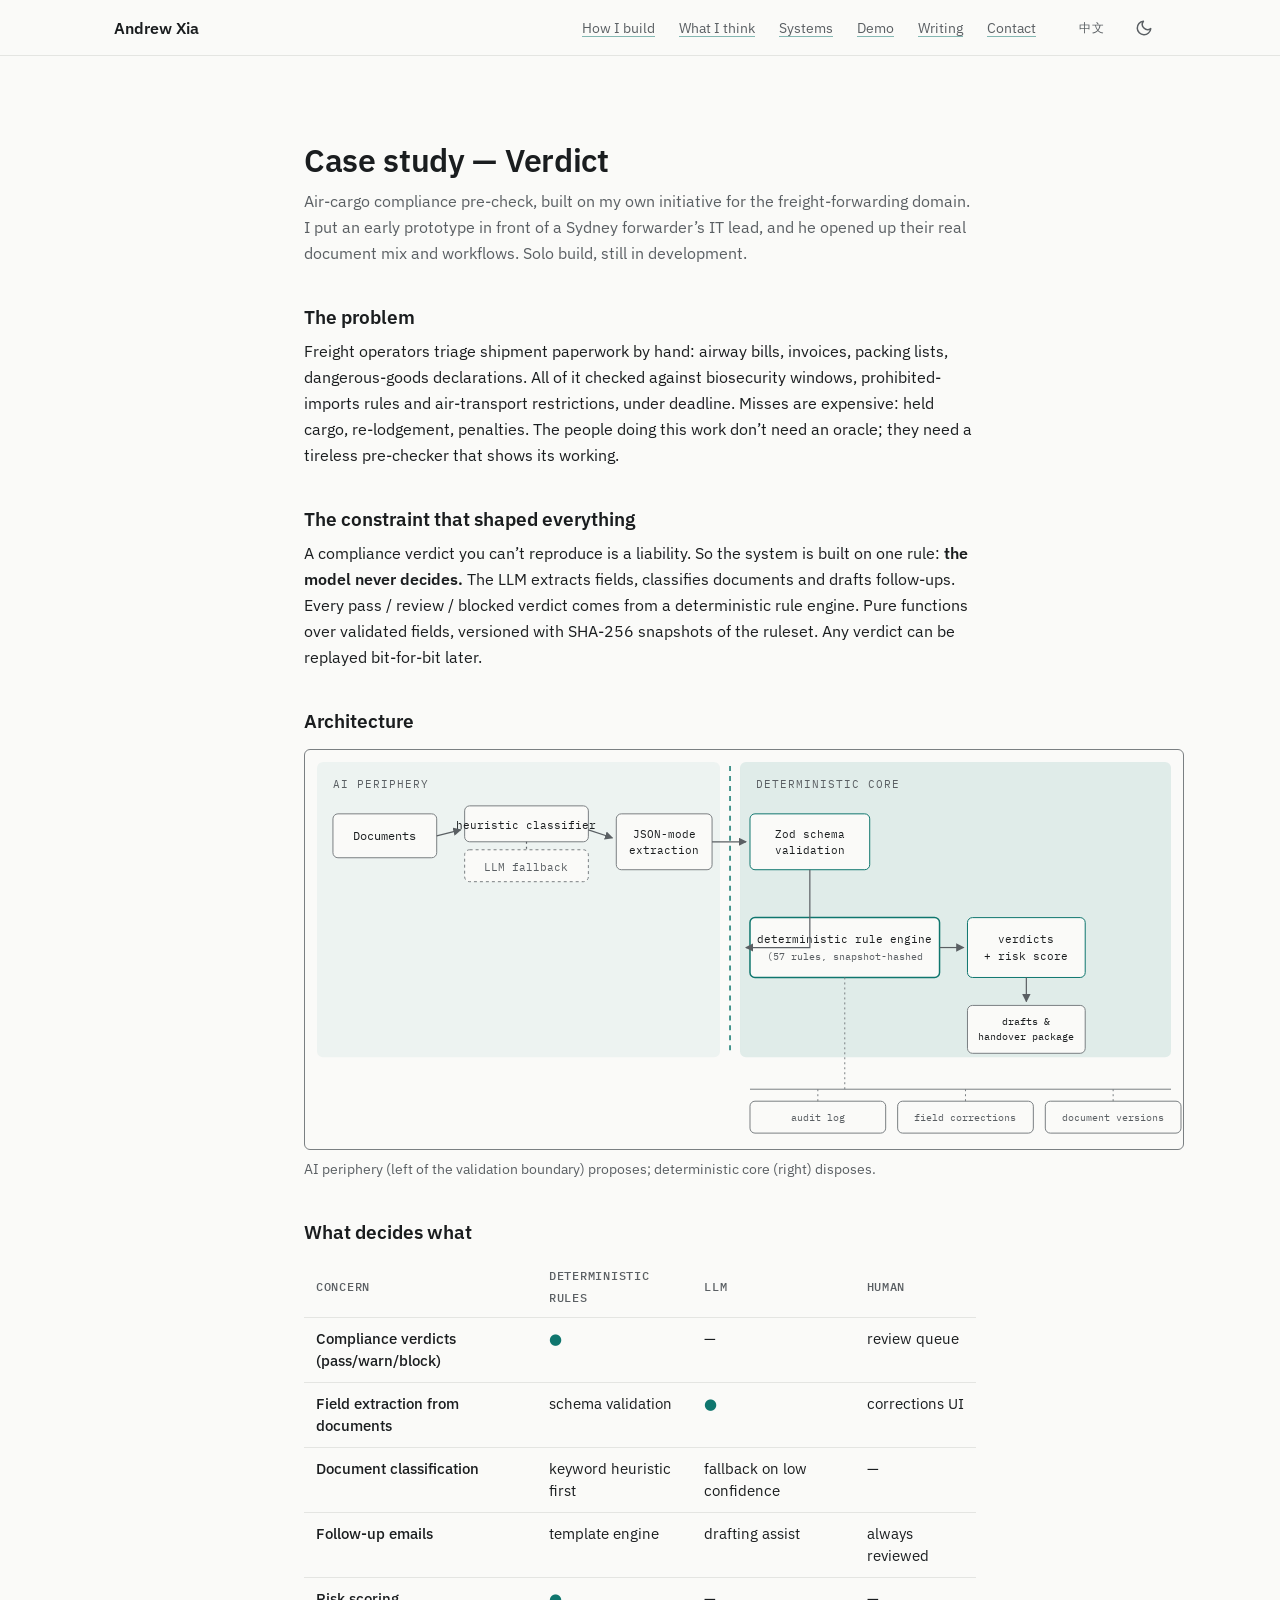
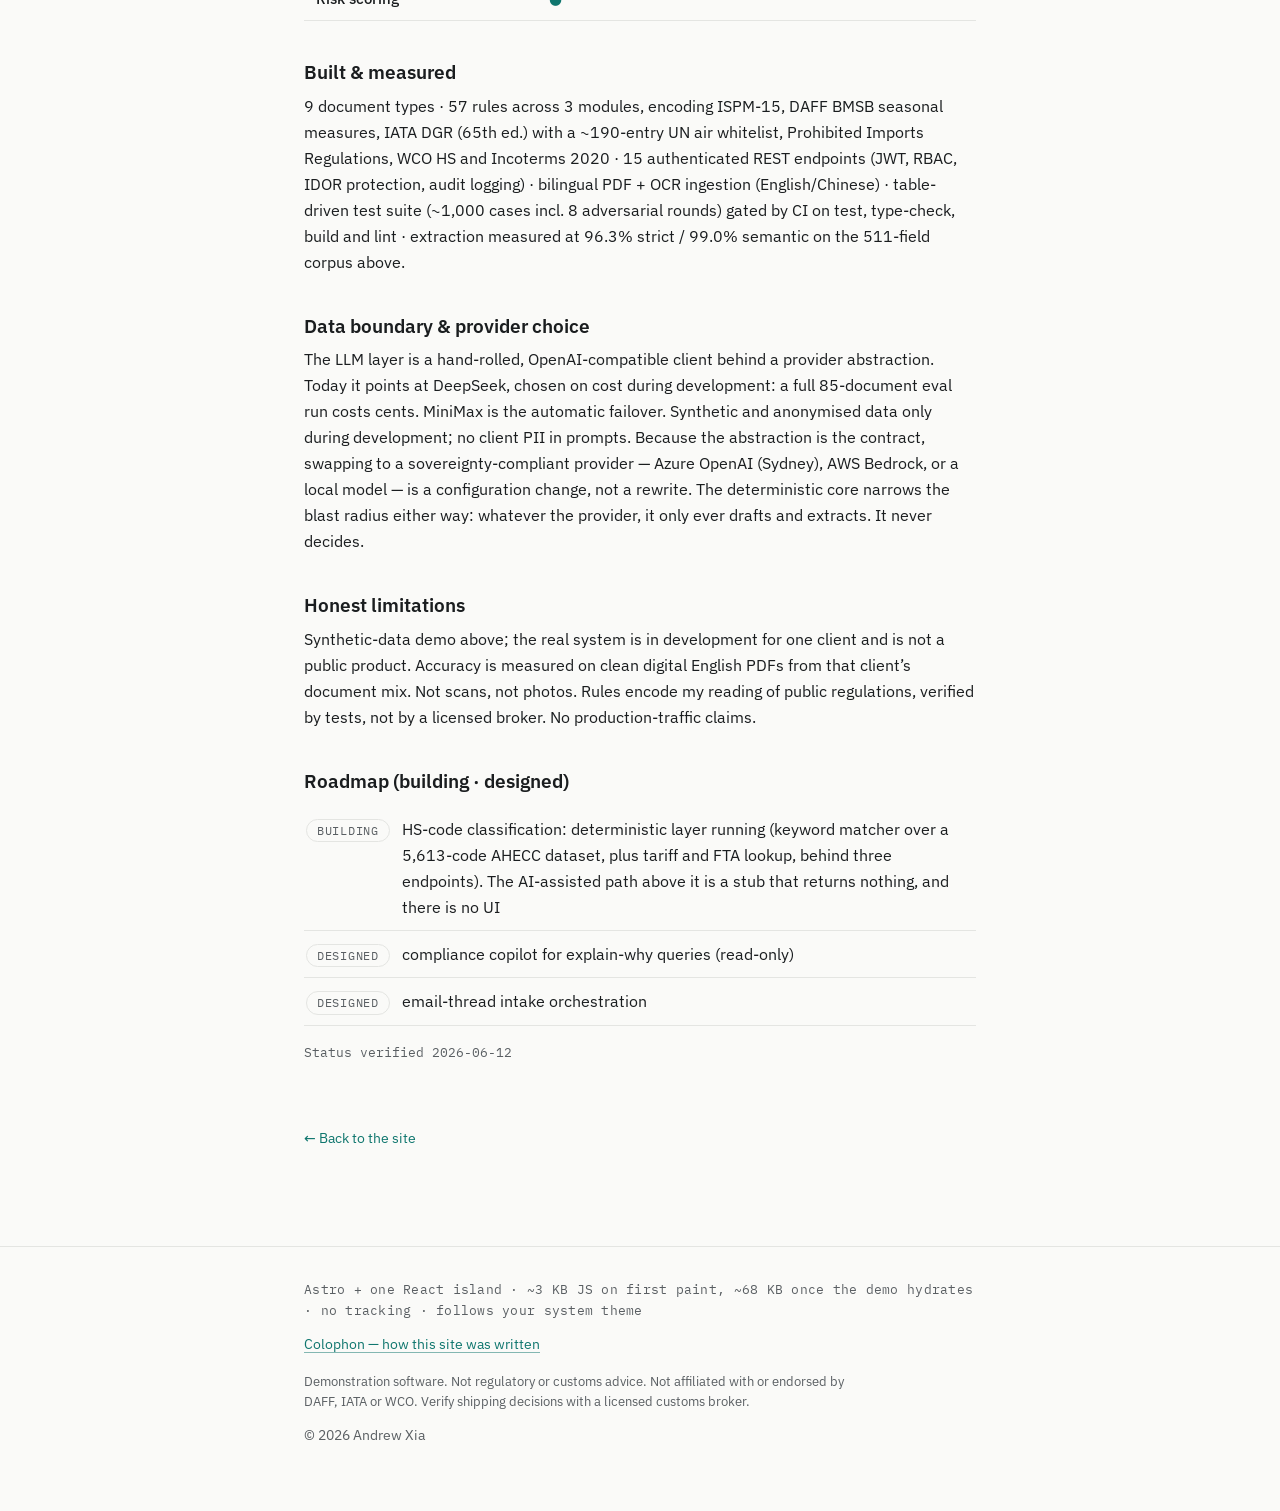
==== commit 12241ea5: "deploy: 中文版补完 —— 读屏文本、中文分享卡、架构图修正" ====
--- a/case-study/index.html
+++ b/case-study/index.html
@@ -19,4 +19,4 @@
       })();
     </script><link rel="stylesheet" href="/_astro/case-study.7oMEa3GX.css">
 <style>.cs-more[data-astro-cid-zzz72t2a]{margin:22px 0 0;font-size:15px}
-</style></head> <body> <a class="skip-link" href="#main">Skip to content</a> <header class="site-nav"> <nav class="nav-inner" aria-label="Primary"> <a class="nav-brand" href="/">Andrew Xia</a> <ul class="nav-links"> <li><a href="/#workflow" data-spy="workflow">How I build</a></li><li><a href="/#principles" data-spy="principles">What I think</a></li><li><a href="/#projects" data-spy="projects">Systems</a></li><li><a href="/#demo" data-spy="demo">Demo</a></li><li><a href="/#writing" data-spy="writing">Writing</a></li><li><a href="/#contact" data-spy="contact">Contact</a></li> </ul> <div class="nav-actions">  <a class="lang-switch mono-label" href="/zh/case-study/" hreflang="zh-Hans" lang="zh-Hans" rel="alternate" aria-label="切换到中文" data-lang-switch>中文</a> <button class="theme-toggle" type="button" data-label-dark="Switch to dark theme" data-label-light="Switch to light theme" aria-label="Switch to dark theme"> <svg class="icon-moon" width="18" height="18" viewBox="0 0 24 24" fill="none" stroke="currentColor" stroke-width="2" stroke-linecap="round" stroke-linejoin="round" aria-hidden="true"><path d="M21 12.79A9 9 0 1 1 11.21 3 7 7 0 0 0 21 12.79z"></path></svg> <svg class="icon-sun" width="18" height="18" viewBox="0 0 24 24" fill="none" stroke="currentColor" stroke-width="2" stroke-linecap="round" stroke-linejoin="round" aria-hidden="true"><circle cx="12" cy="12" r="4"></circle><path d="M12 2v2m0 16v2M4.93 4.93l1.41 1.41m11.32 11.32 1.41 1.41M2 12h2m16 0h2M4.93 19.07l1.41-1.41m11.32-11.32 1.41-1.41"></path></svg> </button>  </div> </nav> </header> <script type="module">const s=document.querySelector(".theme-toggle"),o=document.documentElement,c=()=>{if(!s)return;const e=o.getAttribute("data-theme")==="dark"?s.dataset.labelLight:s.dataset.labelDark;e&&s.setAttribute("aria-label",e)};c();s?.addEventListener("click",()=>{const t=o.getAttribute("data-theme")==="dark";t?o.removeAttribute("data-theme"):o.setAttribute("data-theme","dark");try{localStorage.setItem("theme",t?"light":"dark")}catch{}c()});const l=[...document.querySelectorAll(".nav-links a[data-spy]")],u=new Map(l.map(t=>[t.dataset.spy,t])),i=[...document.querySelectorAll("section[data-section]")].filter(t=>u.has(t.id));if(i.length>0&&"IntersectionObserver"in window){const t=r=>{for(const a of l)r!==null&&a.dataset.spy===r?a.setAttribute("aria-current","true"):a.removeAttribute("aria-current")},e=new Set,d=new IntersectionObserver(r=>{for(const n of r)n.isIntersecting?e.add(n.target.id):e.delete(n.target.id);const a=i.find(n=>e.has(n.id));t(a?a.id:null)},{rootMargin:"-56px 0px -55% 0px"});for(const r of i)d.observe(r)}</script>  <main id="main">  <p class="print-identity">Andrew Xia · https://hh0hh.com</p> <section id="case-study" data-section data-astro-cid-zzz72t2a> <div class="container" data-astro-cid-zzz72t2a> <div class="section-head" data-astro-cid-zzz72t2a> <h2 data-astro-cid-zzz72t2a>Case study — Verdict</h2> <p class="deck" data-astro-cid-zzz72t2a>Air-cargo compliance pre-check, built on my own initiative for the freight-forwarding domain. I put an early prototype in front of a Sydney forwarder’s IT lead, and he opened up their real document mix and workflows. Solo build, still in development.</p> </div> <div class="cs-block prose" data-astro-cid-zzz72t2a> <h3 data-astro-cid-zzz72t2a>The problem</h3> <p data-astro-cid-zzz72t2a>Freight operators triage shipment paperwork by hand: airway bills, invoices, packing lists, dangerous-goods declarations. All of it checked against biosecurity windows, prohibited-imports rules and air-transport restrictions, under deadline. Misses are expensive: held cargo, re-lodgement, penalties. The people doing this work don’t need an oracle; they need a tireless pre-checker that shows its working.</p> </div> <div class="cs-block prose" data-astro-cid-zzz72t2a> <h3 data-astro-cid-zzz72t2a>The constraint that shaped everything</h3> <p data-astro-cid-zzz72t2a>A compliance verdict you can’t reproduce is a liability. So the system is built on one rule: <strong data-astro-cid-zzz72t2a>the model never decides.</strong> The LLM extracts fields, classifies documents and drafts follow-ups. Every pass / review / blocked verdict comes from a deterministic rule engine. Pure functions over validated fields, versioned with SHA-256 snapshots of the ruleset. Any verdict can be replayed bit-for-bit later.</p> </div> <div class="cs-block" data-astro-cid-zzz72t2a> <h3 data-astro-cid-zzz72t2a>Architecture</h3> <figure class="arch-figure"> <div class="arch-scroll" tabindex="0" role="region" aria-label="AI periphery (left of the validation boundary) proposes; deterministic core (right) disposes."> <svg viewBox="0 0 880 400" xmlns="http://www.w3.org/2000/svg" role="img" aria-label="Documents → heuristic classifier → JSON-mode extraction → Zod schema validation → deterministic rule engine (57 rules, snapshot-hashed) → verdicts + risk score → drafts &#38; handover package"> <defs> <marker id="arr" viewBox="0 0 8 8" refX="7" refY="4" markerWidth="7" markerHeight="7" orient="auto-start-reverse"> <path d="M0 0L8 4L0 8z" fill="var(--muted)"></path> </marker> </defs> <!-- zones --> <rect x="12" y="12" width="404" height="296" rx="6" fill="var(--accent)" opacity="0.05"></rect> <rect x="436" y="12" width="432" height="296" rx="6" fill="var(--accent)" opacity="0.11"></rect> <text x="28" y="38" font-family="var(--font-mono)" font-size="11" letter-spacing="1" fill="var(--muted)">AI PERIPHERY</text> <text x="452" y="38" font-family="var(--font-mono)" font-size="11" letter-spacing="1" fill="var(--muted)">DETERMINISTIC CORE</text> <!-- validation boundary --> <line x1="426" y1="16" x2="426" y2="304" stroke="var(--accent)" stroke-width="1.5" stroke-dasharray="5 5"></line> <!-- row 1: AI periphery --> <g font-family="var(--font-mono)" font-size="12" fill="var(--ink)"> <rect x="28" y="64" width="104" height="44" rx="5" fill="var(--bg)" stroke="var(--diagram-stroke)"></rect> <text x="80" y="90" text-anchor="middle">Documents</text> <rect x="160" y="56" width="124" height="36" rx="5" fill="var(--bg)" stroke="var(--diagram-stroke)"></rect> <text x="222" y="79" text-anchor="middle" font-size="11">heuristic classifier</text> <rect x="160" y="100" width="124" height="32" rx="5" fill="var(--bg)" stroke="var(--diagram-stroke)" stroke-dasharray="3 3"></rect> <text x="222" y="121" text-anchor="middle" font-size="11" fill="var(--muted)">LLM fallback</text> <rect x="312" y="64" width="96" height="56" rx="5" fill="var(--bg)" stroke="var(--diagram-stroke)"></rect> <text x="360" y="88" text-anchor="middle" font-size="11">JSON-mode</text> <text x="360" y="104" text-anchor="middle" font-size="11">extraction</text> <!-- row 1: deterministic side --> <rect x="446" y="64" width="120" height="56" rx="5" fill="var(--bg)" stroke="var(--accent)"></rect> <text x="506" y="88" text-anchor="middle" font-size="11">Zod schema</text> <text x="506" y="104" text-anchor="middle" font-size="11">validation</text> <!-- row 2: core --> <rect x="446" y="168" width="190" height="60" rx="5" fill="var(--bg)" stroke="var(--accent)" stroke-width="1.5"></rect> <text x="541" y="193" text-anchor="middle" font-size="11">deterministic rule engine</text> <text x="541" y="210" text-anchor="middle" font-size="10" fill="var(--muted)">(57 rules, snapshot-hashed</text> <rect x="664" y="168" width="118" height="60" rx="5" fill="var(--bg)" stroke="var(--accent)"></rect> <text x="723" y="193" text-anchor="middle" font-size="11">verdicts</text> <text x="723" y="210" text-anchor="middle" font-size="11">+ risk score</text> <rect x="664" y="256" width="118" height="48" rx="5" fill="var(--bg)" stroke="var(--diagram-stroke)"></rect> <text x="723" y="276" text-anchor="middle" font-size="10">drafts</text> <text x="723" y="291" text-anchor="middle" font-size="10">&amp; handover package</text> </g> <!-- arrows --> <g stroke="var(--muted)" stroke-width="1.2" fill="none" marker-end="url(#arr)"> <line x1="132" y1="86" x2="156" y2="80"></line> <line x1="284" y1="80" x2="308" y2="88"></line> <line x1="408" y1="92" x2="442" y2="92"></line> <path d="M506 120 V198 H442"></path> <line x1="636" y1="198" x2="660" y2="198"></line> <line x1="723" y1="228" x2="723" y2="252"></line> </g> <line x1="222" y1="92" x2="222" y2="100" stroke="var(--muted)" stroke-width="1.2" stroke-dasharray="2 3"></line> <!-- side rail --> <g font-family="var(--font-mono)" font-size="10" fill="var(--muted)"> <line x1="446" y1="340" x2="868" y2="340" stroke="var(--diagram-stroke)" stroke-width="1"></line> <g> <rect x="446" y="352" width="136" height="32" rx="5" fill="var(--bg)" stroke="var(--diagram-stroke)"></rect> <text x="514" y="372" text-anchor="middle">audit log</text> <line x1="514" y1="340" x2="514" y2="352" stroke="var(--diagram-stroke)" stroke-dasharray="2 3"></line> </g><g> <rect x="594" y="352" width="136" height="32" rx="5" fill="var(--bg)" stroke="var(--diagram-stroke)"></rect> <text x="662" y="372" text-anchor="middle">field corrections</text> <line x1="662" y1="340" x2="662" y2="352" stroke="var(--diagram-stroke)" stroke-dasharray="2 3"></line> </g><g> <rect x="742" y="352" width="136" height="32" rx="5" fill="var(--bg)" stroke="var(--diagram-stroke)"></rect> <text x="810" y="372" text-anchor="middle">document versions</text> <line x1="810" y1="340" x2="810" y2="352" stroke="var(--diagram-stroke)" stroke-dasharray="2 3"></line> </g> <line x1="541" y1="228" x2="541" y2="340" stroke="var(--diagram-stroke)" stroke-dasharray="2 3"></line> </g> </svg> </div> <figcaption>AI periphery (left of the validation boundary) proposes; deterministic core (right) disposes.</figcaption> </figure> </div> <div class="cs-block" data-astro-cid-zzz72t2a> <h3 data-astro-cid-zzz72t2a>What decides what</h3> <div class="decisions-table-wrap" tabindex="0" role="region" aria-label="What decides what" data-astro-cid-zzz72t2a> <table class="decisions-table" data-astro-cid-zzz72t2a> <thead data-astro-cid-zzz72t2a> <tr data-astro-cid-zzz72t2a> <th scope="col" data-astro-cid-zzz72t2a>Concern</th><th scope="col" data-astro-cid-zzz72t2a>Deterministic rules</th><th scope="col" data-astro-cid-zzz72t2a>LLM</th><th scope="col" data-astro-cid-zzz72t2a>Human</th> </tr> </thead> <tbody data-astro-cid-zzz72t2a> <tr data-astro-cid-zzz72t2a> <td data-astro-cid-zzz72t2a>Compliance verdicts (pass/warn/block)</td><td data-astro-cid-zzz72t2a><span class="dot" data-astro-cid-zzz72t2a>●</span></td><td data-astro-cid-zzz72t2a>—</td><td data-astro-cid-zzz72t2a>review queue</td> </tr><tr data-astro-cid-zzz72t2a> <td data-astro-cid-zzz72t2a>Field extraction from documents</td><td data-astro-cid-zzz72t2a>schema validation</td><td data-astro-cid-zzz72t2a><span class="dot" data-astro-cid-zzz72t2a>●</span></td><td data-astro-cid-zzz72t2a>corrections UI</td> </tr><tr data-astro-cid-zzz72t2a> <td data-astro-cid-zzz72t2a>Document classification</td><td data-astro-cid-zzz72t2a>keyword heuristic first</td><td data-astro-cid-zzz72t2a>fallback on low confidence</td><td data-astro-cid-zzz72t2a>—</td> </tr><tr data-astro-cid-zzz72t2a> <td data-astro-cid-zzz72t2a>Follow-up emails</td><td data-astro-cid-zzz72t2a>template engine</td><td data-astro-cid-zzz72t2a>drafting assist</td><td data-astro-cid-zzz72t2a>always reviewed</td> </tr><tr data-astro-cid-zzz72t2a> <td data-astro-cid-zzz72t2a>Risk scoring</td><td data-astro-cid-zzz72t2a><span class="dot" data-astro-cid-zzz72t2a>●</span></td><td data-astro-cid-zzz72t2a>—</td><td data-astro-cid-zzz72t2a>—</td> </tr> </tbody> </table> </div> </div> <div class="cs-block prose" data-astro-cid-zzz72t2a> <h3 data-astro-cid-zzz72t2a>Built &amp; measured</h3> <p data-astro-cid-zzz72t2a>9 document types · 57 rules across 3 modules, encoding ISPM-15, DAFF BMSB seasonal measures, IATA DGR (65th ed.) with a ~190-entry UN air whitelist, Prohibited Imports Regulations, WCO HS and Incoterms 2020 · 15 authenticated REST endpoints (JWT, RBAC, IDOR protection, audit logging) · bilingual PDF + OCR ingestion (English/Chinese) · table-driven test suite (~1,000 cases incl. 8 adversarial rounds) gated by CI on test, type-check, build and lint · extraction measured at 96.3% strict / 99.0% semantic on the 511-field corpus above.</p> </div> <div class="cs-block prose" data-astro-cid-zzz72t2a> <h3 data-astro-cid-zzz72t2a>Data boundary &amp; provider choice</h3> <p data-astro-cid-zzz72t2a>The LLM layer is a hand-rolled, OpenAI-compatible client behind a provider abstraction. Today it points at DeepSeek, chosen on cost during development: a full 85-document eval run costs cents. MiniMax is the automatic failover. Synthetic and anonymised data only during development; no client PII in prompts. Because the abstraction is the contract, swapping to a sovereignty-compliant provider — Azure OpenAI (Sydney), AWS Bedrock, or a local model — is a configuration change, not a rewrite. The deterministic core narrows the blast radius either way: whatever the provider, it only ever drafts and extracts. It never decides.</p> </div> <div class="cs-block prose" data-astro-cid-zzz72t2a> <h3 data-astro-cid-zzz72t2a>Honest limitations</h3> <p data-astro-cid-zzz72t2a>Synthetic-data demo above; the real system is in development for one client and is not a public product. Accuracy is measured on clean digital English PDFs from that client’s document mix. Not scans, not photos. Rules encode my reading of public regulations, verified by tests, not by a licensed broker. No production-traffic claims.</p> </div> <div class="cs-block" data-astro-cid-zzz72t2a> <h3 data-astro-cid-zzz72t2a>Roadmap (building · designed)</h3> <ul class="roadmap-list" data-astro-cid-zzz72t2a> <li data-astro-cid-zzz72t2a> <span class="status-chip" data-astro-cid-zzz72t2a>building</span> <span data-astro-cid-zzz72t2a>HS-code classification: deterministic layer running (keyword matcher over a 5,613-code AHECC dataset, plus tariff and FTA lookup, behind three endpoints). The AI-assisted path above it is a stub that returns nothing, and there is no UI</span> </li><li data-astro-cid-zzz72t2a> <span class="status-chip" data-astro-cid-zzz72t2a>designed</span> <span data-astro-cid-zzz72t2a>compliance copilot for explain-why queries (read-only)</span> </li><li data-astro-cid-zzz72t2a> <span class="status-chip" data-astro-cid-zzz72t2a>designed</span> <span data-astro-cid-zzz72t2a>email-thread intake orchestration</span> </li> </ul> <p class="roadmap-verified" data-astro-cid-zzz72t2a>Status verified 2026-06-12</p> </div>  </div> </section>  <div class="container"> <a class="backlink" href="/">← Back to the site</a> </div> </main>  <footer class="site-footer"> <div class="container"> <p class="stack-line">Astro + one React island · ~3 KB JS on first paint, ~68 KB once the demo hydrates · no tracking · follows your system theme</p> <p><a href="/colophon/">Colophon — how this site was written</a></p> <p class="disclaimer">Demonstration software. Not regulatory or customs advice. Not affiliated with or endorsed by DAFF, IATA or WCO. Verify shipping decisions with a licensed customs broker.</p> <p>© 2026 Andrew Xia</p> </div> </footer> </body></html>+</style></head> <body> <a class="skip-link" href="#main">Skip to content</a> <header class="site-nav"> <nav class="nav-inner" aria-label="Primary"> <a class="nav-brand" href="/">Andrew Xia</a> <ul class="nav-links"> <li><a href="/#workflow" data-spy="workflow">How I build</a></li><li><a href="/#principles" data-spy="principles">What I think</a></li><li><a href="/#projects" data-spy="projects">Systems</a></li><li><a href="/#demo" data-spy="demo">Demo</a></li><li><a href="/#writing" data-spy="writing">Writing</a></li><li><a href="/#contact" data-spy="contact">Contact</a></li> </ul> <div class="nav-actions">  <a class="lang-switch mono-label" href="/zh/case-study/" hreflang="zh-Hans" lang="zh-Hans" rel="alternate" aria-label="切换到中文" data-lang-switch>中文</a> <button class="theme-toggle" type="button" data-label-dark="Switch to dark theme" data-label-light="Switch to light theme" aria-label="Switch to dark theme"> <svg class="icon-moon" width="18" height="18" viewBox="0 0 24 24" fill="none" stroke="currentColor" stroke-width="2" stroke-linecap="round" stroke-linejoin="round" aria-hidden="true"><path d="M21 12.79A9 9 0 1 1 11.21 3 7 7 0 0 0 21 12.79z"></path></svg> <svg class="icon-sun" width="18" height="18" viewBox="0 0 24 24" fill="none" stroke="currentColor" stroke-width="2" stroke-linecap="round" stroke-linejoin="round" aria-hidden="true"><circle cx="12" cy="12" r="4"></circle><path d="M12 2v2m0 16v2M4.93 4.93l1.41 1.41m11.32 11.32 1.41 1.41M2 12h2m16 0h2M4.93 19.07l1.41-1.41m11.32-11.32 1.41-1.41"></path></svg> </button>  </div> </nav> </header> <script type="module">const s=document.querySelector(".theme-toggle"),o=document.documentElement,c=()=>{if(!s)return;const e=o.getAttribute("data-theme")==="dark"?s.dataset.labelLight:s.dataset.labelDark;e&&s.setAttribute("aria-label",e)};c();s?.addEventListener("click",()=>{const t=o.getAttribute("data-theme")==="dark";t?o.removeAttribute("data-theme"):o.setAttribute("data-theme","dark");try{localStorage.setItem("theme",t?"light":"dark")}catch{}c()});const l=[...document.querySelectorAll(".nav-links a[data-spy]")],u=new Map(l.map(t=>[t.dataset.spy,t])),i=[...document.querySelectorAll("section[data-section]")].filter(t=>u.has(t.id));if(i.length>0&&"IntersectionObserver"in window){const t=r=>{for(const a of l)r!==null&&a.dataset.spy===r?a.setAttribute("aria-current","true"):a.removeAttribute("aria-current")},e=new Set,d=new IntersectionObserver(r=>{for(const n of r)n.isIntersecting?e.add(n.target.id):e.delete(n.target.id);const a=i.find(n=>e.has(n.id));t(a?a.id:null)},{rootMargin:"-56px 0px -55% 0px"});for(const r of i)d.observe(r)}</script>  <main id="main">  <p class="print-identity">Andrew Xia · https://hh0hh.com</p> <section id="case-study" data-section data-astro-cid-zzz72t2a> <div class="container" data-astro-cid-zzz72t2a> <div class="section-head" data-astro-cid-zzz72t2a> <h2 data-astro-cid-zzz72t2a>Case study — Verdict</h2> <p class="deck" data-astro-cid-zzz72t2a>Air-cargo compliance pre-check, built on my own initiative for the freight-forwarding domain. I put an early prototype in front of a Sydney forwarder’s IT lead, and he opened up their real document mix and workflows. Solo build, still in development.</p> </div> <div class="cs-block prose" data-astro-cid-zzz72t2a> <h3 data-astro-cid-zzz72t2a>The problem</h3> <p data-astro-cid-zzz72t2a>Freight operators triage shipment paperwork by hand: airway bills, invoices, packing lists, dangerous-goods declarations. All of it checked against biosecurity windows, prohibited-imports rules and air-transport restrictions, under deadline. Misses are expensive: held cargo, re-lodgement, penalties. The people doing this work don’t need an oracle; they need a tireless pre-checker that shows its working.</p> </div> <div class="cs-block prose" data-astro-cid-zzz72t2a> <h3 data-astro-cid-zzz72t2a>The constraint that shaped everything</h3> <p data-astro-cid-zzz72t2a>A compliance verdict you can’t reproduce is a liability. So the system is built on one rule: <strong data-astro-cid-zzz72t2a>the model never decides.</strong> The LLM extracts fields, classifies documents and drafts follow-ups. Every pass / review / blocked verdict comes from a deterministic rule engine. Pure functions over validated fields, versioned with SHA-256 snapshots of the ruleset. Any verdict can be replayed bit-for-bit later.</p> </div> <div class="cs-block" data-astro-cid-zzz72t2a> <h3 data-astro-cid-zzz72t2a>Architecture</h3> <figure class="arch-figure"> <div class="arch-scroll" tabindex="0" role="region" aria-label="AI periphery (left of the validation boundary) proposes; deterministic core (right) disposes."> <svg viewBox="0 0 880 400" xmlns="http://www.w3.org/2000/svg" role="img" aria-label="Documents → heuristic classifier → JSON-mode extraction → Zod schema validation → deterministic rule engine (57 rules, snapshot-hashed) → verdicts + risk score → drafts &#38; handover package"> <defs> <marker id="arr" viewBox="0 0 8 8" refX="7" refY="4" markerWidth="7" markerHeight="7" orient="auto-start-reverse"> <path d="M0 0L8 4L0 8z" fill="var(--muted)"></path> </marker> </defs> <!-- zones --> <rect x="12" y="12" width="404" height="296" rx="6" fill="var(--accent)" opacity="0.05"></rect> <rect x="436" y="12" width="432" height="296" rx="6" fill="var(--accent)" opacity="0.11"></rect> <text x="28" y="38" font-family="var(--font-mono)" font-size="11" letter-spacing="1" fill="var(--muted)">AI PERIPHERY</text> <text x="452" y="38" font-family="var(--font-mono)" font-size="11" letter-spacing="1" fill="var(--muted)">DETERMINISTIC CORE</text> <!-- validation boundary --> <line x1="426" y1="16" x2="426" y2="304" stroke="var(--accent)" stroke-width="1.5" stroke-dasharray="5 5"></line> <!-- row 1: AI periphery --> <g font-family="var(--font-mono)" font-size="12" fill="var(--ink)"> <rect x="28" y="64" width="104" height="44" rx="5" fill="var(--bg)" stroke="var(--diagram-stroke)"></rect> <text x="80" y="90" text-anchor="middle">Documents</text> <rect x="160" y="56" width="124" height="36" rx="5" fill="var(--bg)" stroke="var(--diagram-stroke)"></rect> <text x="222" y="79" text-anchor="middle" font-size="11">heuristic classifier</text> <rect x="160" y="100" width="124" height="32" rx="5" fill="var(--bg)" stroke="var(--diagram-stroke)" stroke-dasharray="3 3"></rect> <text x="222" y="121" text-anchor="middle" font-size="11" fill="var(--muted)">LLM fallback</text> <rect x="312" y="64" width="96" height="56" rx="5" fill="var(--bg)" stroke="var(--diagram-stroke)"></rect> <text x="360" y="88" text-anchor="middle" font-size="11">JSON-mode</text> <text x="360" y="104" text-anchor="middle" font-size="11">extraction</text> <!-- row 1: deterministic side --> <rect x="446" y="64" width="120" height="56" rx="5" fill="var(--bg)" stroke="var(--accent)"></rect> <text x="506" y="88" text-anchor="middle" font-size="11">Zod schema</text> <text x="506" y="104" text-anchor="middle" font-size="11">validation</text> <!-- row 2: core --> <rect x="446" y="168" width="190" height="60" rx="5" fill="var(--bg)" stroke="var(--accent)" stroke-width="1.5"></rect> <text x="541" y="193" text-anchor="middle" font-size="11">deterministic rule engine</text> <text x="541" y="210" text-anchor="middle" font-size="10" fill="var(--muted)">(57 rules, snapshot-hashed</text> <rect x="664" y="168" width="118" height="60" rx="5" fill="var(--bg)" stroke="var(--accent)"></rect> <text x="723" y="193" text-anchor="middle" font-size="11">verdicts</text> <text x="723" y="210" text-anchor="middle" font-size="11">+ risk score</text> <rect x="664" y="256" width="118" height="48" rx="5" fill="var(--bg)" stroke="var(--diagram-stroke)"></rect> <text x="723" y="276" text-anchor="middle" font-size="10">drafts &amp;</text> <text x="723" y="291" text-anchor="middle" font-size="10">handover package</text> </g> <!-- arrows --> <g stroke="var(--muted)" stroke-width="1.2" fill="none" marker-end="url(#arr)"> <line x1="132" y1="86" x2="156" y2="80"></line> <line x1="284" y1="80" x2="308" y2="88"></line> <line x1="408" y1="92" x2="442" y2="92"></line> <path d="M506 120 V198 H442"></path> <line x1="636" y1="198" x2="660" y2="198"></line> <line x1="723" y1="228" x2="723" y2="252"></line> </g> <line x1="222" y1="92" x2="222" y2="100" stroke="var(--muted)" stroke-width="1.2" stroke-dasharray="2 3"></line> <!-- side rail --> <g font-family="var(--font-mono)" font-size="10" fill="var(--muted)"> <line x1="446" y1="340" x2="868" y2="340" stroke="var(--diagram-stroke)" stroke-width="1"></line> <g> <rect x="446" y="352" width="136" height="32" rx="5" fill="var(--bg)" stroke="var(--diagram-stroke)"></rect> <text x="514" y="372" text-anchor="middle">audit log</text> <line x1="514" y1="340" x2="514" y2="352" stroke="var(--diagram-stroke)" stroke-dasharray="2 3"></line> </g><g> <rect x="594" y="352" width="136" height="32" rx="5" fill="var(--bg)" stroke="var(--diagram-stroke)"></rect> <text x="662" y="372" text-anchor="middle">field corrections</text> <line x1="662" y1="340" x2="662" y2="352" stroke="var(--diagram-stroke)" stroke-dasharray="2 3"></line> </g><g> <rect x="742" y="352" width="136" height="32" rx="5" fill="var(--bg)" stroke="var(--diagram-stroke)"></rect> <text x="810" y="372" text-anchor="middle">document versions</text> <line x1="810" y1="340" x2="810" y2="352" stroke="var(--diagram-stroke)" stroke-dasharray="2 3"></line> </g> <line x1="541" y1="228" x2="541" y2="340" stroke="var(--diagram-stroke)" stroke-dasharray="2 3"></line> </g> </svg> </div> <figcaption>AI periphery (left of the validation boundary) proposes; deterministic core (right) disposes.</figcaption> </figure> </div> <div class="cs-block" data-astro-cid-zzz72t2a> <h3 data-astro-cid-zzz72t2a>What decides what</h3> <div class="decisions-table-wrap" tabindex="0" role="region" aria-label="What decides what" data-astro-cid-zzz72t2a> <table class="decisions-table" data-astro-cid-zzz72t2a> <thead data-astro-cid-zzz72t2a> <tr data-astro-cid-zzz72t2a> <th scope="col" data-astro-cid-zzz72t2a>Concern</th><th scope="col" data-astro-cid-zzz72t2a>Deterministic rules</th><th scope="col" data-astro-cid-zzz72t2a>LLM</th><th scope="col" data-astro-cid-zzz72t2a>Human</th> </tr> </thead> <tbody data-astro-cid-zzz72t2a> <tr data-astro-cid-zzz72t2a> <td data-astro-cid-zzz72t2a>Compliance verdicts (pass/warn/block)</td><td data-astro-cid-zzz72t2a><span class="dot" data-astro-cid-zzz72t2a>●</span></td><td data-astro-cid-zzz72t2a>—</td><td data-astro-cid-zzz72t2a>review queue</td> </tr><tr data-astro-cid-zzz72t2a> <td data-astro-cid-zzz72t2a>Field extraction from documents</td><td data-astro-cid-zzz72t2a>schema validation</td><td data-astro-cid-zzz72t2a><span class="dot" data-astro-cid-zzz72t2a>●</span></td><td data-astro-cid-zzz72t2a>corrections UI</td> </tr><tr data-astro-cid-zzz72t2a> <td data-astro-cid-zzz72t2a>Document classification</td><td data-astro-cid-zzz72t2a>keyword heuristic first</td><td data-astro-cid-zzz72t2a>fallback on low confidence</td><td data-astro-cid-zzz72t2a>—</td> </tr><tr data-astro-cid-zzz72t2a> <td data-astro-cid-zzz72t2a>Follow-up emails</td><td data-astro-cid-zzz72t2a>template engine</td><td data-astro-cid-zzz72t2a>drafting assist</td><td data-astro-cid-zzz72t2a>always reviewed</td> </tr><tr data-astro-cid-zzz72t2a> <td data-astro-cid-zzz72t2a>Risk scoring</td><td data-astro-cid-zzz72t2a><span class="dot" data-astro-cid-zzz72t2a>●</span></td><td data-astro-cid-zzz72t2a>—</td><td data-astro-cid-zzz72t2a>—</td> </tr> </tbody> </table> </div> </div> <div class="cs-block prose" data-astro-cid-zzz72t2a> <h3 data-astro-cid-zzz72t2a>Built &amp; measured</h3> <p data-astro-cid-zzz72t2a>9 document types · 57 rules across 3 modules, encoding ISPM-15, DAFF BMSB seasonal measures, IATA DGR (65th ed.) with a ~190-entry UN air whitelist, Prohibited Imports Regulations, WCO HS and Incoterms 2020 · 15 authenticated REST endpoints (JWT, RBAC, IDOR protection, audit logging) · bilingual PDF + OCR ingestion (English/Chinese) · table-driven test suite (~1,000 cases incl. 8 adversarial rounds) gated by CI on test, type-check, build and lint · extraction measured at 96.3% strict / 99.0% semantic on the 511-field corpus above.</p> </div> <div class="cs-block prose" data-astro-cid-zzz72t2a> <h3 data-astro-cid-zzz72t2a>Data boundary &amp; provider choice</h3> <p data-astro-cid-zzz72t2a>The LLM layer is a hand-rolled, OpenAI-compatible client behind a provider abstraction. Today it points at DeepSeek, chosen on cost during development: a full 85-document eval run costs cents. MiniMax is the automatic failover. Synthetic and anonymised data only during development; no client PII in prompts. Because the abstraction is the contract, swapping to a sovereignty-compliant provider — Azure OpenAI (Sydney), AWS Bedrock, or a local model — is a configuration change, not a rewrite. The deterministic core narrows the blast radius either way: whatever the provider, it only ever drafts and extracts. It never decides.</p> </div> <div class="cs-block prose" data-astro-cid-zzz72t2a> <h3 data-astro-cid-zzz72t2a>Honest limitations</h3> <p data-astro-cid-zzz72t2a>Synthetic-data demo above; the real system is in development for one client and is not a public product. Accuracy is measured on clean digital English PDFs from that client’s document mix. Not scans, not photos. Rules encode my reading of public regulations, verified by tests, not by a licensed broker. No production-traffic claims.</p> </div> <div class="cs-block" data-astro-cid-zzz72t2a> <h3 data-astro-cid-zzz72t2a>Roadmap (building · designed)</h3> <ul class="roadmap-list" data-astro-cid-zzz72t2a> <li data-astro-cid-zzz72t2a> <span class="status-chip" data-astro-cid-zzz72t2a>building</span> <span data-astro-cid-zzz72t2a>HS-code classification: deterministic layer running (keyword matcher over a 5,613-code AHECC dataset, plus tariff and FTA lookup, behind three endpoints). The AI-assisted path above it is a stub that returns nothing, and there is no UI</span> </li><li data-astro-cid-zzz72t2a> <span class="status-chip" data-astro-cid-zzz72t2a>designed</span> <span data-astro-cid-zzz72t2a>compliance copilot for explain-why queries (read-only)</span> </li><li data-astro-cid-zzz72t2a> <span class="status-chip" data-astro-cid-zzz72t2a>designed</span> <span data-astro-cid-zzz72t2a>email-thread intake orchestration</span> </li> </ul> <p class="roadmap-verified" data-astro-cid-zzz72t2a>Status verified 2026-06-12</p> </div>  </div> </section>  <div class="container"> <a class="backlink" href="/">← Back to the site</a> </div> </main>  <footer class="site-footer"> <div class="container"> <p class="stack-line">Astro + one React island · ~3 KB JS on first paint, ~68 KB once the demo hydrates · no tracking · follows your system theme</p> <p><a href="/colophon/">Colophon — how this site was written</a></p> <p class="disclaimer">Demonstration software. Not regulatory or customs advice. Not affiliated with or endorsed by DAFF, IATA or WCO. Verify shipping decisions with a licensed customs broker.</p> <p>© 2026 Andrew Xia</p> </div> </footer> </body></html>
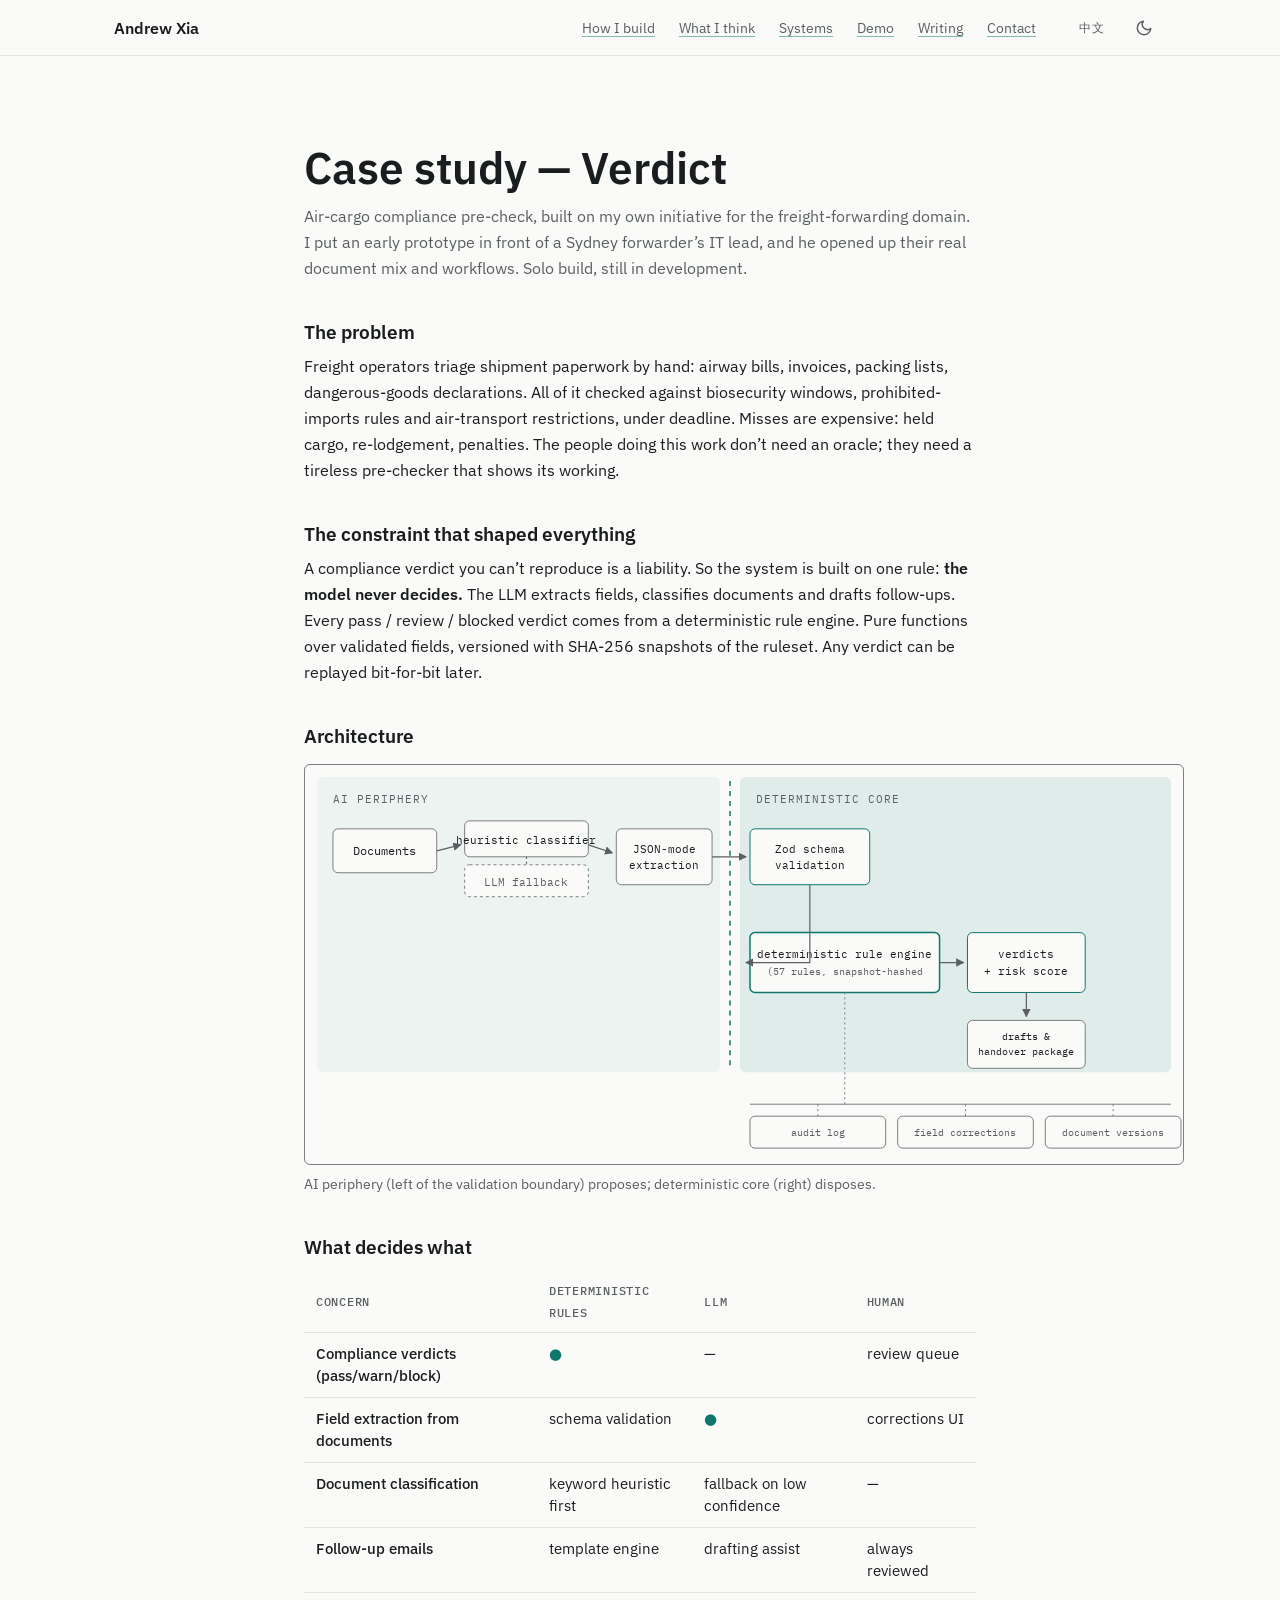
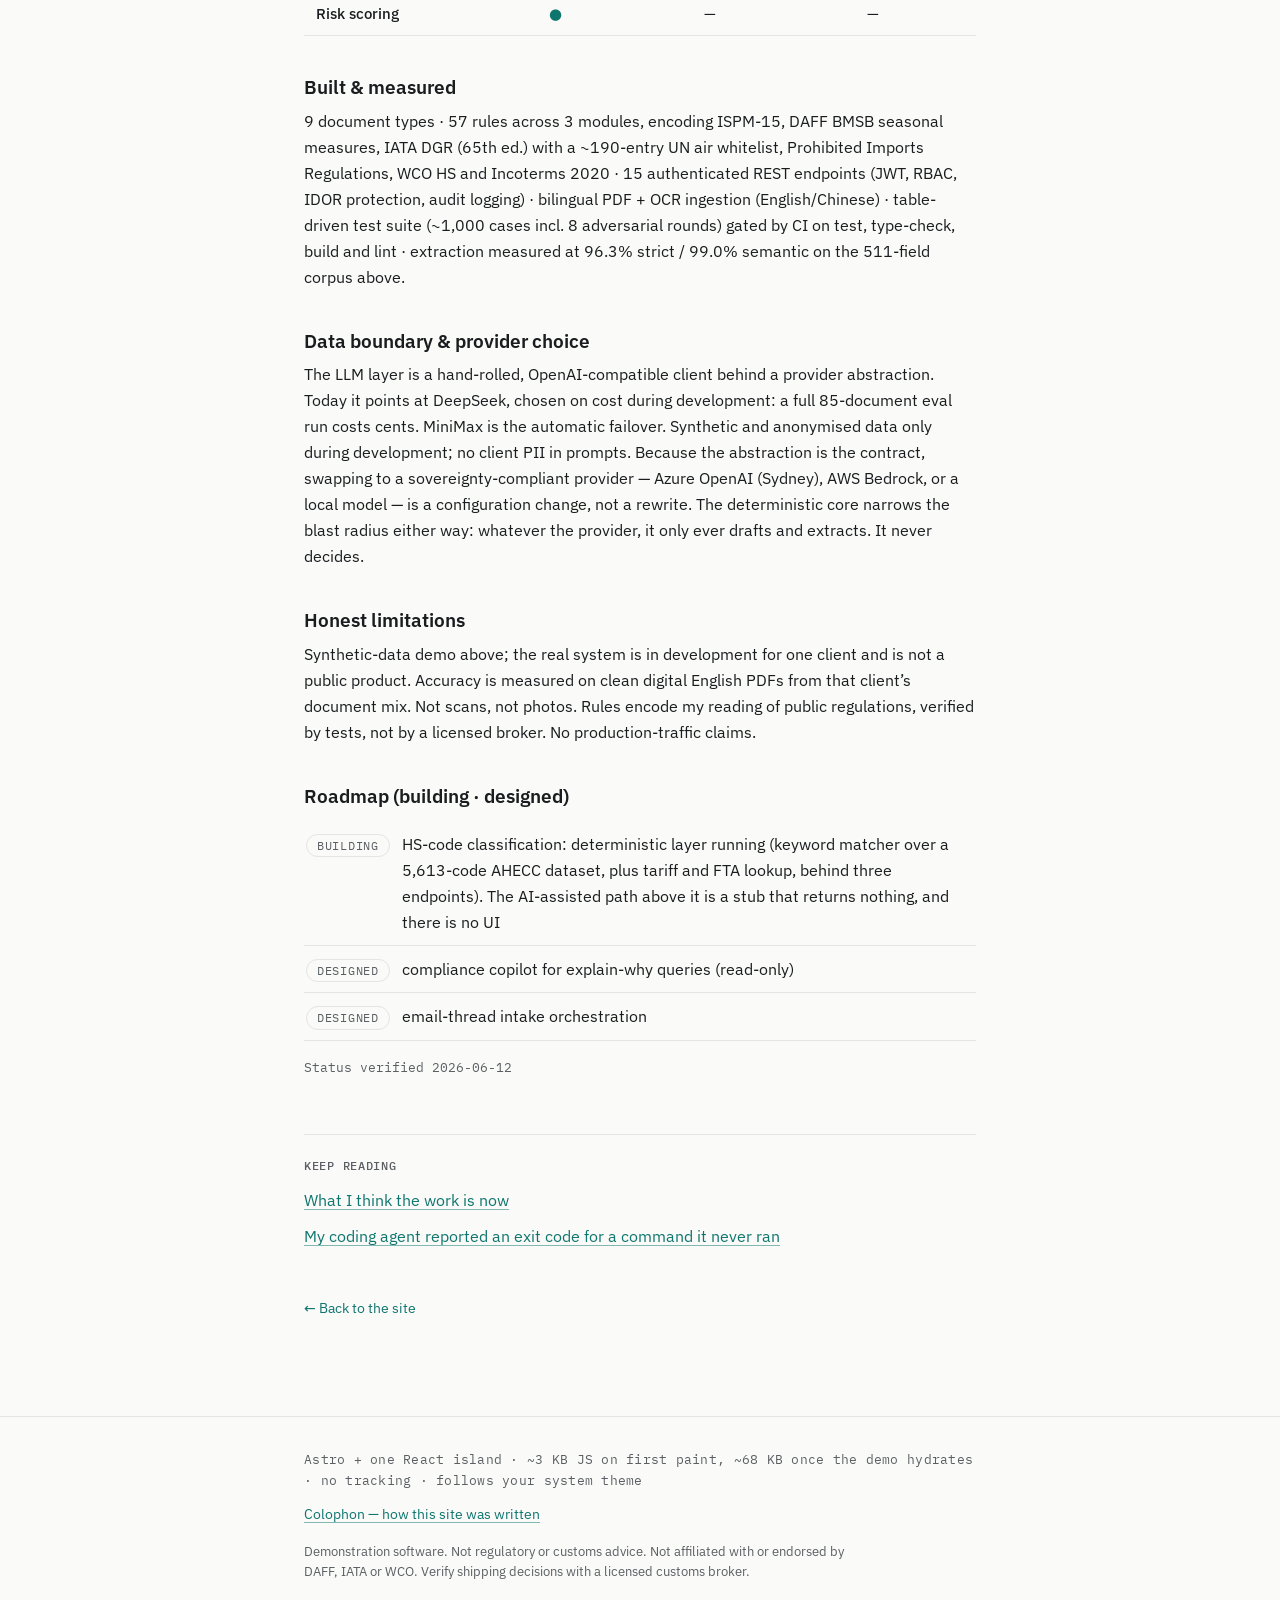
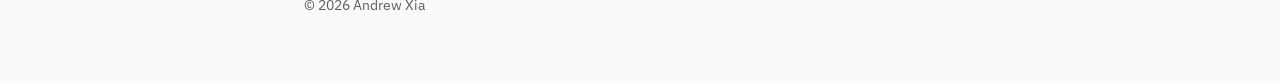
==== commit b4f3fb04: "deploy: 子页互链 + 补 h1" ====
--- a/case-study/index.html
+++ b/case-study/index.html
@@ -18,5 +18,6 @@
         }
       })();
     </script><link rel="stylesheet" href="/_astro/case-study.7oMEa3GX.css">
-<style>.cs-more[data-astro-cid-zzz72t2a]{margin:22px 0 0;font-size:15px}
-</style></head> <body> <a class="skip-link" href="#main">Skip to content</a> <header class="site-nav"> <nav class="nav-inner" aria-label="Primary"> <a class="nav-brand" href="/">Andrew Xia</a> <ul class="nav-links"> <li><a href="/#workflow" data-spy="workflow">How I build</a></li><li><a href="/#principles" data-spy="principles">What I think</a></li><li><a href="/#projects" data-spy="projects">Systems</a></li><li><a href="/#demo" data-spy="demo">Demo</a></li><li><a href="/#writing" data-spy="writing">Writing</a></li><li><a href="/#contact" data-spy="contact">Contact</a></li> </ul> <div class="nav-actions">  <a class="lang-switch mono-label" href="/zh/case-study/" hreflang="zh-Hans" lang="zh-Hans" rel="alternate" aria-label="切换到中文" data-lang-switch>中文</a> <button class="theme-toggle" type="button" data-label-dark="Switch to dark theme" data-label-light="Switch to light theme" aria-label="Switch to dark theme"> <svg class="icon-moon" width="18" height="18" viewBox="0 0 24 24" fill="none" stroke="currentColor" stroke-width="2" stroke-linecap="round" stroke-linejoin="round" aria-hidden="true"><path d="M21 12.79A9 9 0 1 1 11.21 3 7 7 0 0 0 21 12.79z"></path></svg> <svg class="icon-sun" width="18" height="18" viewBox="0 0 24 24" fill="none" stroke="currentColor" stroke-width="2" stroke-linecap="round" stroke-linejoin="round" aria-hidden="true"><circle cx="12" cy="12" r="4"></circle><path d="M12 2v2m0 16v2M4.93 4.93l1.41 1.41m11.32 11.32 1.41 1.41M2 12h2m16 0h2M4.93 19.07l1.41-1.41m11.32-11.32 1.41-1.41"></path></svg> </button>  </div> </nav> </header> <script type="module">const s=document.querySelector(".theme-toggle"),o=document.documentElement,c=()=>{if(!s)return;const e=o.getAttribute("data-theme")==="dark"?s.dataset.labelLight:s.dataset.labelDark;e&&s.setAttribute("aria-label",e)};c();s?.addEventListener("click",()=>{const t=o.getAttribute("data-theme")==="dark";t?o.removeAttribute("data-theme"):o.setAttribute("data-theme","dark");try{localStorage.setItem("theme",t?"light":"dark")}catch{}c()});const l=[...document.querySelectorAll(".nav-links a[data-spy]")],u=new Map(l.map(t=>[t.dataset.spy,t])),i=[...document.querySelectorAll("section[data-section]")].filter(t=>u.has(t.id));if(i.length>0&&"IntersectionObserver"in window){const t=r=>{for(const a of l)r!==null&&a.dataset.spy===r?a.setAttribute("aria-current","true"):a.removeAttribute("aria-current")},e=new Set,d=new IntersectionObserver(r=>{for(const n of r)n.isIntersecting?e.add(n.target.id):e.delete(n.target.id);const a=i.find(n=>e.has(n.id));t(a?a.id:null)},{rootMargin:"-56px 0px -55% 0px"});for(const r of i)d.observe(r)}</script>  <main id="main">  <p class="print-identity">Andrew Xia · https://hh0hh.com</p> <section id="case-study" data-section data-astro-cid-zzz72t2a> <div class="container" data-astro-cid-zzz72t2a> <div class="section-head" data-astro-cid-zzz72t2a> <h2 data-astro-cid-zzz72t2a>Case study — Verdict</h2> <p class="deck" data-astro-cid-zzz72t2a>Air-cargo compliance pre-check, built on my own initiative for the freight-forwarding domain. I put an early prototype in front of a Sydney forwarder’s IT lead, and he opened up their real document mix and workflows. Solo build, still in development.</p> </div> <div class="cs-block prose" data-astro-cid-zzz72t2a> <h3 data-astro-cid-zzz72t2a>The problem</h3> <p data-astro-cid-zzz72t2a>Freight operators triage shipment paperwork by hand: airway bills, invoices, packing lists, dangerous-goods declarations. All of it checked against biosecurity windows, prohibited-imports rules and air-transport restrictions, under deadline. Misses are expensive: held cargo, re-lodgement, penalties. The people doing this work don’t need an oracle; they need a tireless pre-checker that shows its working.</p> </div> <div class="cs-block prose" data-astro-cid-zzz72t2a> <h3 data-astro-cid-zzz72t2a>The constraint that shaped everything</h3> <p data-astro-cid-zzz72t2a>A compliance verdict you can’t reproduce is a liability. So the system is built on one rule: <strong data-astro-cid-zzz72t2a>the model never decides.</strong> The LLM extracts fields, classifies documents and drafts follow-ups. Every pass / review / blocked verdict comes from a deterministic rule engine. Pure functions over validated fields, versioned with SHA-256 snapshots of the ruleset. Any verdict can be replayed bit-for-bit later.</p> </div> <div class="cs-block" data-astro-cid-zzz72t2a> <h3 data-astro-cid-zzz72t2a>Architecture</h3> <figure class="arch-figure"> <div class="arch-scroll" tabindex="0" role="region" aria-label="AI periphery (left of the validation boundary) proposes; deterministic core (right) disposes."> <svg viewBox="0 0 880 400" xmlns="http://www.w3.org/2000/svg" role="img" aria-label="Documents → heuristic classifier → JSON-mode extraction → Zod schema validation → deterministic rule engine (57 rules, snapshot-hashed) → verdicts + risk score → drafts &#38; handover package"> <defs> <marker id="arr" viewBox="0 0 8 8" refX="7" refY="4" markerWidth="7" markerHeight="7" orient="auto-start-reverse"> <path d="M0 0L8 4L0 8z" fill="var(--muted)"></path> </marker> </defs> <!-- zones --> <rect x="12" y="12" width="404" height="296" rx="6" fill="var(--accent)" opacity="0.05"></rect> <rect x="436" y="12" width="432" height="296" rx="6" fill="var(--accent)" opacity="0.11"></rect> <text x="28" y="38" font-family="var(--font-mono)" font-size="11" letter-spacing="1" fill="var(--muted)">AI PERIPHERY</text> <text x="452" y="38" font-family="var(--font-mono)" font-size="11" letter-spacing="1" fill="var(--muted)">DETERMINISTIC CORE</text> <!-- validation boundary --> <line x1="426" y1="16" x2="426" y2="304" stroke="var(--accent)" stroke-width="1.5" stroke-dasharray="5 5"></line> <!-- row 1: AI periphery --> <g font-family="var(--font-mono)" font-size="12" fill="var(--ink)"> <rect x="28" y="64" width="104" height="44" rx="5" fill="var(--bg)" stroke="var(--diagram-stroke)"></rect> <text x="80" y="90" text-anchor="middle">Documents</text> <rect x="160" y="56" width="124" height="36" rx="5" fill="var(--bg)" stroke="var(--diagram-stroke)"></rect> <text x="222" y="79" text-anchor="middle" font-size="11">heuristic classifier</text> <rect x="160" y="100" width="124" height="32" rx="5" fill="var(--bg)" stroke="var(--diagram-stroke)" stroke-dasharray="3 3"></rect> <text x="222" y="121" text-anchor="middle" font-size="11" fill="var(--muted)">LLM fallback</text> <rect x="312" y="64" width="96" height="56" rx="5" fill="var(--bg)" stroke="var(--diagram-stroke)"></rect> <text x="360" y="88" text-anchor="middle" font-size="11">JSON-mode</text> <text x="360" y="104" text-anchor="middle" font-size="11">extraction</text> <!-- row 1: deterministic side --> <rect x="446" y="64" width="120" height="56" rx="5" fill="var(--bg)" stroke="var(--accent)"></rect> <text x="506" y="88" text-anchor="middle" font-size="11">Zod schema</text> <text x="506" y="104" text-anchor="middle" font-size="11">validation</text> <!-- row 2: core --> <rect x="446" y="168" width="190" height="60" rx="5" fill="var(--bg)" stroke="var(--accent)" stroke-width="1.5"></rect> <text x="541" y="193" text-anchor="middle" font-size="11">deterministic rule engine</text> <text x="541" y="210" text-anchor="middle" font-size="10" fill="var(--muted)">(57 rules, snapshot-hashed</text> <rect x="664" y="168" width="118" height="60" rx="5" fill="var(--bg)" stroke="var(--accent)"></rect> <text x="723" y="193" text-anchor="middle" font-size="11">verdicts</text> <text x="723" y="210" text-anchor="middle" font-size="11">+ risk score</text> <rect x="664" y="256" width="118" height="48" rx="5" fill="var(--bg)" stroke="var(--diagram-stroke)"></rect> <text x="723" y="276" text-anchor="middle" font-size="10">drafts &amp;</text> <text x="723" y="291" text-anchor="middle" font-size="10">handover package</text> </g> <!-- arrows --> <g stroke="var(--muted)" stroke-width="1.2" fill="none" marker-end="url(#arr)"> <line x1="132" y1="86" x2="156" y2="80"></line> <line x1="284" y1="80" x2="308" y2="88"></line> <line x1="408" y1="92" x2="442" y2="92"></line> <path d="M506 120 V198 H442"></path> <line x1="636" y1="198" x2="660" y2="198"></line> <line x1="723" y1="228" x2="723" y2="252"></line> </g> <line x1="222" y1="92" x2="222" y2="100" stroke="var(--muted)" stroke-width="1.2" stroke-dasharray="2 3"></line> <!-- side rail --> <g font-family="var(--font-mono)" font-size="10" fill="var(--muted)"> <line x1="446" y1="340" x2="868" y2="340" stroke="var(--diagram-stroke)" stroke-width="1"></line> <g> <rect x="446" y="352" width="136" height="32" rx="5" fill="var(--bg)" stroke="var(--diagram-stroke)"></rect> <text x="514" y="372" text-anchor="middle">audit log</text> <line x1="514" y1="340" x2="514" y2="352" stroke="var(--diagram-stroke)" stroke-dasharray="2 3"></line> </g><g> <rect x="594" y="352" width="136" height="32" rx="5" fill="var(--bg)" stroke="var(--diagram-stroke)"></rect> <text x="662" y="372" text-anchor="middle">field corrections</text> <line x1="662" y1="340" x2="662" y2="352" stroke="var(--diagram-stroke)" stroke-dasharray="2 3"></line> </g><g> <rect x="742" y="352" width="136" height="32" rx="5" fill="var(--bg)" stroke="var(--diagram-stroke)"></rect> <text x="810" y="372" text-anchor="middle">document versions</text> <line x1="810" y1="340" x2="810" y2="352" stroke="var(--diagram-stroke)" stroke-dasharray="2 3"></line> </g> <line x1="541" y1="228" x2="541" y2="340" stroke="var(--diagram-stroke)" stroke-dasharray="2 3"></line> </g> </svg> </div> <figcaption>AI periphery (left of the validation boundary) proposes; deterministic core (right) disposes.</figcaption> </figure> </div> <div class="cs-block" data-astro-cid-zzz72t2a> <h3 data-astro-cid-zzz72t2a>What decides what</h3> <div class="decisions-table-wrap" tabindex="0" role="region" aria-label="What decides what" data-astro-cid-zzz72t2a> <table class="decisions-table" data-astro-cid-zzz72t2a> <thead data-astro-cid-zzz72t2a> <tr data-astro-cid-zzz72t2a> <th scope="col" data-astro-cid-zzz72t2a>Concern</th><th scope="col" data-astro-cid-zzz72t2a>Deterministic rules</th><th scope="col" data-astro-cid-zzz72t2a>LLM</th><th scope="col" data-astro-cid-zzz72t2a>Human</th> </tr> </thead> <tbody data-astro-cid-zzz72t2a> <tr data-astro-cid-zzz72t2a> <td data-astro-cid-zzz72t2a>Compliance verdicts (pass/warn/block)</td><td data-astro-cid-zzz72t2a><span class="dot" data-astro-cid-zzz72t2a>●</span></td><td data-astro-cid-zzz72t2a>—</td><td data-astro-cid-zzz72t2a>review queue</td> </tr><tr data-astro-cid-zzz72t2a> <td data-astro-cid-zzz72t2a>Field extraction from documents</td><td data-astro-cid-zzz72t2a>schema validation</td><td data-astro-cid-zzz72t2a><span class="dot" data-astro-cid-zzz72t2a>●</span></td><td data-astro-cid-zzz72t2a>corrections UI</td> </tr><tr data-astro-cid-zzz72t2a> <td data-astro-cid-zzz72t2a>Document classification</td><td data-astro-cid-zzz72t2a>keyword heuristic first</td><td data-astro-cid-zzz72t2a>fallback on low confidence</td><td data-astro-cid-zzz72t2a>—</td> </tr><tr data-astro-cid-zzz72t2a> <td data-astro-cid-zzz72t2a>Follow-up emails</td><td data-astro-cid-zzz72t2a>template engine</td><td data-astro-cid-zzz72t2a>drafting assist</td><td data-astro-cid-zzz72t2a>always reviewed</td> </tr><tr data-astro-cid-zzz72t2a> <td data-astro-cid-zzz72t2a>Risk scoring</td><td data-astro-cid-zzz72t2a><span class="dot" data-astro-cid-zzz72t2a>●</span></td><td data-astro-cid-zzz72t2a>—</td><td data-astro-cid-zzz72t2a>—</td> </tr> </tbody> </table> </div> </div> <div class="cs-block prose" data-astro-cid-zzz72t2a> <h3 data-astro-cid-zzz72t2a>Built &amp; measured</h3> <p data-astro-cid-zzz72t2a>9 document types · 57 rules across 3 modules, encoding ISPM-15, DAFF BMSB seasonal measures, IATA DGR (65th ed.) with a ~190-entry UN air whitelist, Prohibited Imports Regulations, WCO HS and Incoterms 2020 · 15 authenticated REST endpoints (JWT, RBAC, IDOR protection, audit logging) · bilingual PDF + OCR ingestion (English/Chinese) · table-driven test suite (~1,000 cases incl. 8 adversarial rounds) gated by CI on test, type-check, build and lint · extraction measured at 96.3% strict / 99.0% semantic on the 511-field corpus above.</p> </div> <div class="cs-block prose" data-astro-cid-zzz72t2a> <h3 data-astro-cid-zzz72t2a>Data boundary &amp; provider choice</h3> <p data-astro-cid-zzz72t2a>The LLM layer is a hand-rolled, OpenAI-compatible client behind a provider abstraction. Today it points at DeepSeek, chosen on cost during development: a full 85-document eval run costs cents. MiniMax is the automatic failover. Synthetic and anonymised data only during development; no client PII in prompts. Because the abstraction is the contract, swapping to a sovereignty-compliant provider — Azure OpenAI (Sydney), AWS Bedrock, or a local model — is a configuration change, not a rewrite. The deterministic core narrows the blast radius either way: whatever the provider, it only ever drafts and extracts. It never decides.</p> </div> <div class="cs-block prose" data-astro-cid-zzz72t2a> <h3 data-astro-cid-zzz72t2a>Honest limitations</h3> <p data-astro-cid-zzz72t2a>Synthetic-data demo above; the real system is in development for one client and is not a public product. Accuracy is measured on clean digital English PDFs from that client’s document mix. Not scans, not photos. Rules encode my reading of public regulations, verified by tests, not by a licensed broker. No production-traffic claims.</p> </div> <div class="cs-block" data-astro-cid-zzz72t2a> <h3 data-astro-cid-zzz72t2a>Roadmap (building · designed)</h3> <ul class="roadmap-list" data-astro-cid-zzz72t2a> <li data-astro-cid-zzz72t2a> <span class="status-chip" data-astro-cid-zzz72t2a>building</span> <span data-astro-cid-zzz72t2a>HS-code classification: deterministic layer running (keyword matcher over a 5,613-code AHECC dataset, plus tariff and FTA lookup, behind three endpoints). The AI-assisted path above it is a stub that returns nothing, and there is no UI</span> </li><li data-astro-cid-zzz72t2a> <span class="status-chip" data-astro-cid-zzz72t2a>designed</span> <span data-astro-cid-zzz72t2a>compliance copilot for explain-why queries (read-only)</span> </li><li data-astro-cid-zzz72t2a> <span class="status-chip" data-astro-cid-zzz72t2a>designed</span> <span data-astro-cid-zzz72t2a>email-thread intake orchestration</span> </li> </ul> <p class="roadmap-verified" data-astro-cid-zzz72t2a>Status verified 2026-06-12</p> </div>  </div> </section>  <div class="container"> <a class="backlink" href="/">← Back to the site</a> </div> </main>  <footer class="site-footer"> <div class="container"> <p class="stack-line">Astro + one React island · ~3 KB JS on first paint, ~68 KB once the demo hydrates · no tracking · follows your system theme</p> <p><a href="/colophon/">Colophon — how this site was written</a></p> <p class="disclaimer">Demonstration software. Not regulatory or customs advice. Not affiliated with or endorsed by DAFF, IATA or WCO. Verify shipping decisions with a licensed customs broker.</p> <p>© 2026 Andrew Xia</p> </div> </footer> </body></html>+<style>.keep-reading[data-astro-cid-zdzbxq4x]{border-top:1px solid var(--hairline);margin-top:56px;padding-top:22px}.kr-label[data-astro-cid-zdzbxq4x]{color:var(--muted);margin:0 0 12px}.keep-reading[data-astro-cid-zdzbxq4x] ul[data-astro-cid-zdzbxq4x]{list-style:none;margin:0;padding:0;display:grid;gap:10px}.keep-reading[data-astro-cid-zdzbxq4x] a[data-astro-cid-zdzbxq4x]{font-size:16px}
+.cs-more[data-astro-cid-zzz72t2a]{margin:22px 0 0;font-size:15px}
+</style></head> <body> <a class="skip-link" href="#main">Skip to content</a> <header class="site-nav"> <nav class="nav-inner" aria-label="Primary"> <a class="nav-brand" href="/">Andrew Xia</a> <ul class="nav-links"> <li><a href="/#workflow" data-spy="workflow">How I build</a></li><li><a href="/#principles" data-spy="principles">What I think</a></li><li><a href="/#projects" data-spy="projects">Systems</a></li><li><a href="/#demo" data-spy="demo">Demo</a></li><li><a href="/#writing" data-spy="writing">Writing</a></li><li><a href="/#contact" data-spy="contact">Contact</a></li> </ul> <div class="nav-actions">  <a class="lang-switch mono-label" href="/zh/case-study/" hreflang="zh-Hans" lang="zh-Hans" rel="alternate" aria-label="切换到中文" data-lang-switch>中文</a> <button class="theme-toggle" type="button" data-label-dark="Switch to dark theme" data-label-light="Switch to light theme" aria-label="Switch to dark theme"> <svg class="icon-moon" width="18" height="18" viewBox="0 0 24 24" fill="none" stroke="currentColor" stroke-width="2" stroke-linecap="round" stroke-linejoin="round" aria-hidden="true"><path d="M21 12.79A9 9 0 1 1 11.21 3 7 7 0 0 0 21 12.79z"></path></svg> <svg class="icon-sun" width="18" height="18" viewBox="0 0 24 24" fill="none" stroke="currentColor" stroke-width="2" stroke-linecap="round" stroke-linejoin="round" aria-hidden="true"><circle cx="12" cy="12" r="4"></circle><path d="M12 2v2m0 16v2M4.93 4.93l1.41 1.41m11.32 11.32 1.41 1.41M2 12h2m16 0h2M4.93 19.07l1.41-1.41m11.32-11.32 1.41-1.41"></path></svg> </button>  </div> </nav> </header> <script type="module">const s=document.querySelector(".theme-toggle"),o=document.documentElement,c=()=>{if(!s)return;const e=o.getAttribute("data-theme")==="dark"?s.dataset.labelLight:s.dataset.labelDark;e&&s.setAttribute("aria-label",e)};c();s?.addEventListener("click",()=>{const t=o.getAttribute("data-theme")==="dark";t?o.removeAttribute("data-theme"):o.setAttribute("data-theme","dark");try{localStorage.setItem("theme",t?"light":"dark")}catch{}c()});const l=[...document.querySelectorAll(".nav-links a[data-spy]")],u=new Map(l.map(t=>[t.dataset.spy,t])),i=[...document.querySelectorAll("section[data-section]")].filter(t=>u.has(t.id));if(i.length>0&&"IntersectionObserver"in window){const t=r=>{for(const a of l)r!==null&&a.dataset.spy===r?a.setAttribute("aria-current","true"):a.removeAttribute("aria-current")},e=new Set,d=new IntersectionObserver(r=>{for(const n of r)n.isIntersecting?e.add(n.target.id):e.delete(n.target.id);const a=i.find(n=>e.has(n.id));t(a?a.id:null)},{rootMargin:"-56px 0px -55% 0px"});for(const r of i)d.observe(r)}</script>  <main id="main">  <p class="print-identity">Andrew Xia · https://hh0hh.com</p> <section id="case-study" data-section data-astro-cid-zzz72t2a> <div class="container" data-astro-cid-zzz72t2a> <div class="section-head" data-astro-cid-zzz72t2a> <h1 data-astro-cid-zzz72t2a="true">Case study — Verdict</h1> <p class="deck" data-astro-cid-zzz72t2a>Air-cargo compliance pre-check, built on my own initiative for the freight-forwarding domain. I put an early prototype in front of a Sydney forwarder’s IT lead, and he opened up their real document mix and workflows. Solo build, still in development.</p> </div> <div class="cs-block prose" data-astro-cid-zzz72t2a> <h3 data-astro-cid-zzz72t2a>The problem</h3> <p data-astro-cid-zzz72t2a>Freight operators triage shipment paperwork by hand: airway bills, invoices, packing lists, dangerous-goods declarations. All of it checked against biosecurity windows, prohibited-imports rules and air-transport restrictions, under deadline. Misses are expensive: held cargo, re-lodgement, penalties. The people doing this work don’t need an oracle; they need a tireless pre-checker that shows its working.</p> </div> <div class="cs-block prose" data-astro-cid-zzz72t2a> <h3 data-astro-cid-zzz72t2a>The constraint that shaped everything</h3> <p data-astro-cid-zzz72t2a>A compliance verdict you can’t reproduce is a liability. So the system is built on one rule: <strong data-astro-cid-zzz72t2a>the model never decides.</strong> The LLM extracts fields, classifies documents and drafts follow-ups. Every pass / review / blocked verdict comes from a deterministic rule engine. Pure functions over validated fields, versioned with SHA-256 snapshots of the ruleset. Any verdict can be replayed bit-for-bit later.</p> </div> <div class="cs-block" data-astro-cid-zzz72t2a> <h3 data-astro-cid-zzz72t2a>Architecture</h3> <figure class="arch-figure"> <div class="arch-scroll" tabindex="0" role="region" aria-label="AI periphery (left of the validation boundary) proposes; deterministic core (right) disposes."> <svg viewBox="0 0 880 400" xmlns="http://www.w3.org/2000/svg" role="img" aria-label="Documents → heuristic classifier → JSON-mode extraction → Zod schema validation → deterministic rule engine (57 rules, snapshot-hashed) → verdicts + risk score → drafts &#38; handover package"> <defs> <marker id="arr" viewBox="0 0 8 8" refX="7" refY="4" markerWidth="7" markerHeight="7" orient="auto-start-reverse"> <path d="M0 0L8 4L0 8z" fill="var(--muted)"></path> </marker> </defs> <!-- zones --> <rect x="12" y="12" width="404" height="296" rx="6" fill="var(--accent)" opacity="0.05"></rect> <rect x="436" y="12" width="432" height="296" rx="6" fill="var(--accent)" opacity="0.11"></rect> <text x="28" y="38" font-family="var(--font-mono)" font-size="11" letter-spacing="1" fill="var(--muted)">AI PERIPHERY</text> <text x="452" y="38" font-family="var(--font-mono)" font-size="11" letter-spacing="1" fill="var(--muted)">DETERMINISTIC CORE</text> <!-- validation boundary --> <line x1="426" y1="16" x2="426" y2="304" stroke="var(--accent)" stroke-width="1.5" stroke-dasharray="5 5"></line> <!-- row 1: AI periphery --> <g font-family="var(--font-mono)" font-size="12" fill="var(--ink)"> <rect x="28" y="64" width="104" height="44" rx="5" fill="var(--bg)" stroke="var(--diagram-stroke)"></rect> <text x="80" y="90" text-anchor="middle">Documents</text> <rect x="160" y="56" width="124" height="36" rx="5" fill="var(--bg)" stroke="var(--diagram-stroke)"></rect> <text x="222" y="79" text-anchor="middle" font-size="11">heuristic classifier</text> <rect x="160" y="100" width="124" height="32" rx="5" fill="var(--bg)" stroke="var(--diagram-stroke)" stroke-dasharray="3 3"></rect> <text x="222" y="121" text-anchor="middle" font-size="11" fill="var(--muted)">LLM fallback</text> <rect x="312" y="64" width="96" height="56" rx="5" fill="var(--bg)" stroke="var(--diagram-stroke)"></rect> <text x="360" y="88" text-anchor="middle" font-size="11">JSON-mode</text> <text x="360" y="104" text-anchor="middle" font-size="11">extraction</text> <!-- row 1: deterministic side --> <rect x="446" y="64" width="120" height="56" rx="5" fill="var(--bg)" stroke="var(--accent)"></rect> <text x="506" y="88" text-anchor="middle" font-size="11">Zod schema</text> <text x="506" y="104" text-anchor="middle" font-size="11">validation</text> <!-- row 2: core --> <rect x="446" y="168" width="190" height="60" rx="5" fill="var(--bg)" stroke="var(--accent)" stroke-width="1.5"></rect> <text x="541" y="193" text-anchor="middle" font-size="11">deterministic rule engine</text> <text x="541" y="210" text-anchor="middle" font-size="10" fill="var(--muted)">(57 rules, snapshot-hashed</text> <rect x="664" y="168" width="118" height="60" rx="5" fill="var(--bg)" stroke="var(--accent)"></rect> <text x="723" y="193" text-anchor="middle" font-size="11">verdicts</text> <text x="723" y="210" text-anchor="middle" font-size="11">+ risk score</text> <rect x="664" y="256" width="118" height="48" rx="5" fill="var(--bg)" stroke="var(--diagram-stroke)"></rect> <text x="723" y="276" text-anchor="middle" font-size="10">drafts &amp;</text> <text x="723" y="291" text-anchor="middle" font-size="10">handover package</text> </g> <!-- arrows --> <g stroke="var(--muted)" stroke-width="1.2" fill="none" marker-end="url(#arr)"> <line x1="132" y1="86" x2="156" y2="80"></line> <line x1="284" y1="80" x2="308" y2="88"></line> <line x1="408" y1="92" x2="442" y2="92"></line> <path d="M506 120 V198 H442"></path> <line x1="636" y1="198" x2="660" y2="198"></line> <line x1="723" y1="228" x2="723" y2="252"></line> </g> <line x1="222" y1="92" x2="222" y2="100" stroke="var(--muted)" stroke-width="1.2" stroke-dasharray="2 3"></line> <!-- side rail --> <g font-family="var(--font-mono)" font-size="10" fill="var(--muted)"> <line x1="446" y1="340" x2="868" y2="340" stroke="var(--diagram-stroke)" stroke-width="1"></line> <g> <rect x="446" y="352" width="136" height="32" rx="5" fill="var(--bg)" stroke="var(--diagram-stroke)"></rect> <text x="514" y="372" text-anchor="middle">audit log</text> <line x1="514" y1="340" x2="514" y2="352" stroke="var(--diagram-stroke)" stroke-dasharray="2 3"></line> </g><g> <rect x="594" y="352" width="136" height="32" rx="5" fill="var(--bg)" stroke="var(--diagram-stroke)"></rect> <text x="662" y="372" text-anchor="middle">field corrections</text> <line x1="662" y1="340" x2="662" y2="352" stroke="var(--diagram-stroke)" stroke-dasharray="2 3"></line> </g><g> <rect x="742" y="352" width="136" height="32" rx="5" fill="var(--bg)" stroke="var(--diagram-stroke)"></rect> <text x="810" y="372" text-anchor="middle">document versions</text> <line x1="810" y1="340" x2="810" y2="352" stroke="var(--diagram-stroke)" stroke-dasharray="2 3"></line> </g> <line x1="541" y1="228" x2="541" y2="340" stroke="var(--diagram-stroke)" stroke-dasharray="2 3"></line> </g> </svg> </div> <figcaption>AI periphery (left of the validation boundary) proposes; deterministic core (right) disposes.</figcaption> </figure> </div> <div class="cs-block" data-astro-cid-zzz72t2a> <h3 data-astro-cid-zzz72t2a>What decides what</h3> <div class="decisions-table-wrap" tabindex="0" role="region" aria-label="What decides what" data-astro-cid-zzz72t2a> <table class="decisions-table" data-astro-cid-zzz72t2a> <thead data-astro-cid-zzz72t2a> <tr data-astro-cid-zzz72t2a> <th scope="col" data-astro-cid-zzz72t2a>Concern</th><th scope="col" data-astro-cid-zzz72t2a>Deterministic rules</th><th scope="col" data-astro-cid-zzz72t2a>LLM</th><th scope="col" data-astro-cid-zzz72t2a>Human</th> </tr> </thead> <tbody data-astro-cid-zzz72t2a> <tr data-astro-cid-zzz72t2a> <td data-astro-cid-zzz72t2a>Compliance verdicts (pass/warn/block)</td><td data-astro-cid-zzz72t2a><span class="dot" data-astro-cid-zzz72t2a>●</span></td><td data-astro-cid-zzz72t2a>—</td><td data-astro-cid-zzz72t2a>review queue</td> </tr><tr data-astro-cid-zzz72t2a> <td data-astro-cid-zzz72t2a>Field extraction from documents</td><td data-astro-cid-zzz72t2a>schema validation</td><td data-astro-cid-zzz72t2a><span class="dot" data-astro-cid-zzz72t2a>●</span></td><td data-astro-cid-zzz72t2a>corrections UI</td> </tr><tr data-astro-cid-zzz72t2a> <td data-astro-cid-zzz72t2a>Document classification</td><td data-astro-cid-zzz72t2a>keyword heuristic first</td><td data-astro-cid-zzz72t2a>fallback on low confidence</td><td data-astro-cid-zzz72t2a>—</td> </tr><tr data-astro-cid-zzz72t2a> <td data-astro-cid-zzz72t2a>Follow-up emails</td><td data-astro-cid-zzz72t2a>template engine</td><td data-astro-cid-zzz72t2a>drafting assist</td><td data-astro-cid-zzz72t2a>always reviewed</td> </tr><tr data-astro-cid-zzz72t2a> <td data-astro-cid-zzz72t2a>Risk scoring</td><td data-astro-cid-zzz72t2a><span class="dot" data-astro-cid-zzz72t2a>●</span></td><td data-astro-cid-zzz72t2a>—</td><td data-astro-cid-zzz72t2a>—</td> </tr> </tbody> </table> </div> </div> <div class="cs-block prose" data-astro-cid-zzz72t2a> <h3 data-astro-cid-zzz72t2a>Built &amp; measured</h3> <p data-astro-cid-zzz72t2a>9 document types · 57 rules across 3 modules, encoding ISPM-15, DAFF BMSB seasonal measures, IATA DGR (65th ed.) with a ~190-entry UN air whitelist, Prohibited Imports Regulations, WCO HS and Incoterms 2020 · 15 authenticated REST endpoints (JWT, RBAC, IDOR protection, audit logging) · bilingual PDF + OCR ingestion (English/Chinese) · table-driven test suite (~1,000 cases incl. 8 adversarial rounds) gated by CI on test, type-check, build and lint · extraction measured at 96.3% strict / 99.0% semantic on the 511-field corpus above.</p> </div> <div class="cs-block prose" data-astro-cid-zzz72t2a> <h3 data-astro-cid-zzz72t2a>Data boundary &amp; provider choice</h3> <p data-astro-cid-zzz72t2a>The LLM layer is a hand-rolled, OpenAI-compatible client behind a provider abstraction. Today it points at DeepSeek, chosen on cost during development: a full 85-document eval run costs cents. MiniMax is the automatic failover. Synthetic and anonymised data only during development; no client PII in prompts. Because the abstraction is the contract, swapping to a sovereignty-compliant provider — Azure OpenAI (Sydney), AWS Bedrock, or a local model — is a configuration change, not a rewrite. The deterministic core narrows the blast radius either way: whatever the provider, it only ever drafts and extracts. It never decides.</p> </div> <div class="cs-block prose" data-astro-cid-zzz72t2a> <h3 data-astro-cid-zzz72t2a>Honest limitations</h3> <p data-astro-cid-zzz72t2a>Synthetic-data demo above; the real system is in development for one client and is not a public product. Accuracy is measured on clean digital English PDFs from that client’s document mix. Not scans, not photos. Rules encode my reading of public regulations, verified by tests, not by a licensed broker. No production-traffic claims.</p> </div> <div class="cs-block" data-astro-cid-zzz72t2a> <h3 data-astro-cid-zzz72t2a>Roadmap (building · designed)</h3> <ul class="roadmap-list" data-astro-cid-zzz72t2a> <li data-astro-cid-zzz72t2a> <span class="status-chip" data-astro-cid-zzz72t2a>building</span> <span data-astro-cid-zzz72t2a>HS-code classification: deterministic layer running (keyword matcher over a 5,613-code AHECC dataset, plus tariff and FTA lookup, behind three endpoints). The AI-assisted path above it is a stub that returns nothing, and there is no UI</span> </li><li data-astro-cid-zzz72t2a> <span class="status-chip" data-astro-cid-zzz72t2a>designed</span> <span data-astro-cid-zzz72t2a>compliance copilot for explain-why queries (read-only)</span> </li><li data-astro-cid-zzz72t2a> <span class="status-chip" data-astro-cid-zzz72t2a>designed</span> <span data-astro-cid-zzz72t2a>email-thread intake orchestration</span> </li> </ul> <p class="roadmap-verified" data-astro-cid-zzz72t2a>Status verified 2026-06-12</p> </div>  </div> </section>  <div class="container"> <nav class="keep-reading" aria-label="Keep reading" data-astro-cid-zdzbxq4x><p class="kr-label mono-label" data-astro-cid-zdzbxq4x>Keep reading</p><ul data-astro-cid-zdzbxq4x><li data-astro-cid-zdzbxq4x><a href="/principles/" data-astro-cid-zdzbxq4x>What I think the work is now</a></li><li data-astro-cid-zdzbxq4x><a href="/writing/exit-code-for-a-command-it-never-ran/" data-astro-cid-zdzbxq4x>My coding agent reported an exit code for a command it never ran</a></li></ul></nav> <a class="backlink" href="/">← Back to the site</a> </div> </main>  <footer class="site-footer"> <div class="container"> <p class="stack-line">Astro + one React island · ~3 KB JS on first paint, ~68 KB once the demo hydrates · no tracking · follows your system theme</p> <p><a href="/colophon/">Colophon — how this site was written</a></p> <p class="disclaimer">Demonstration software. Not regulatory or customs advice. Not affiliated with or endorsed by DAFF, IATA or WCO. Verify shipping decisions with a licensed customs broker.</p> <p>© 2026 Andrew Xia</p> </div> </footer> </body></html>
